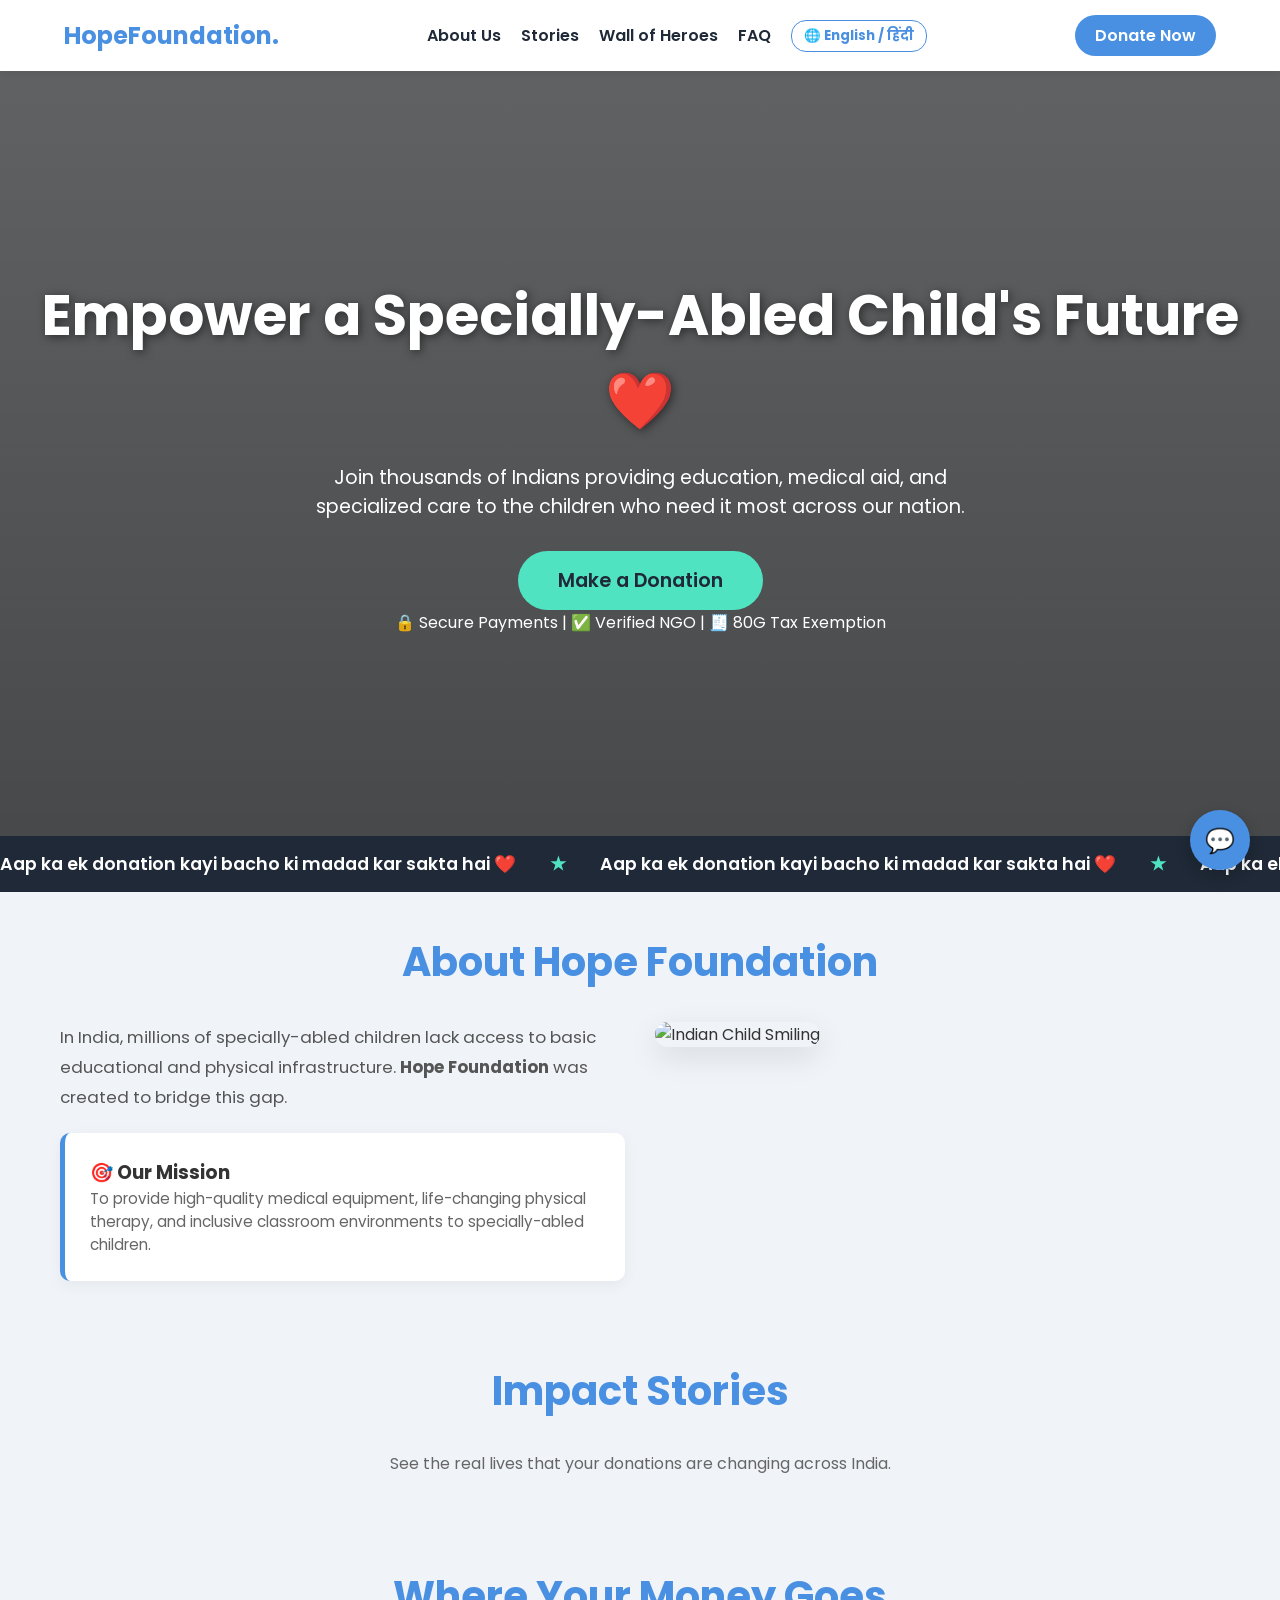
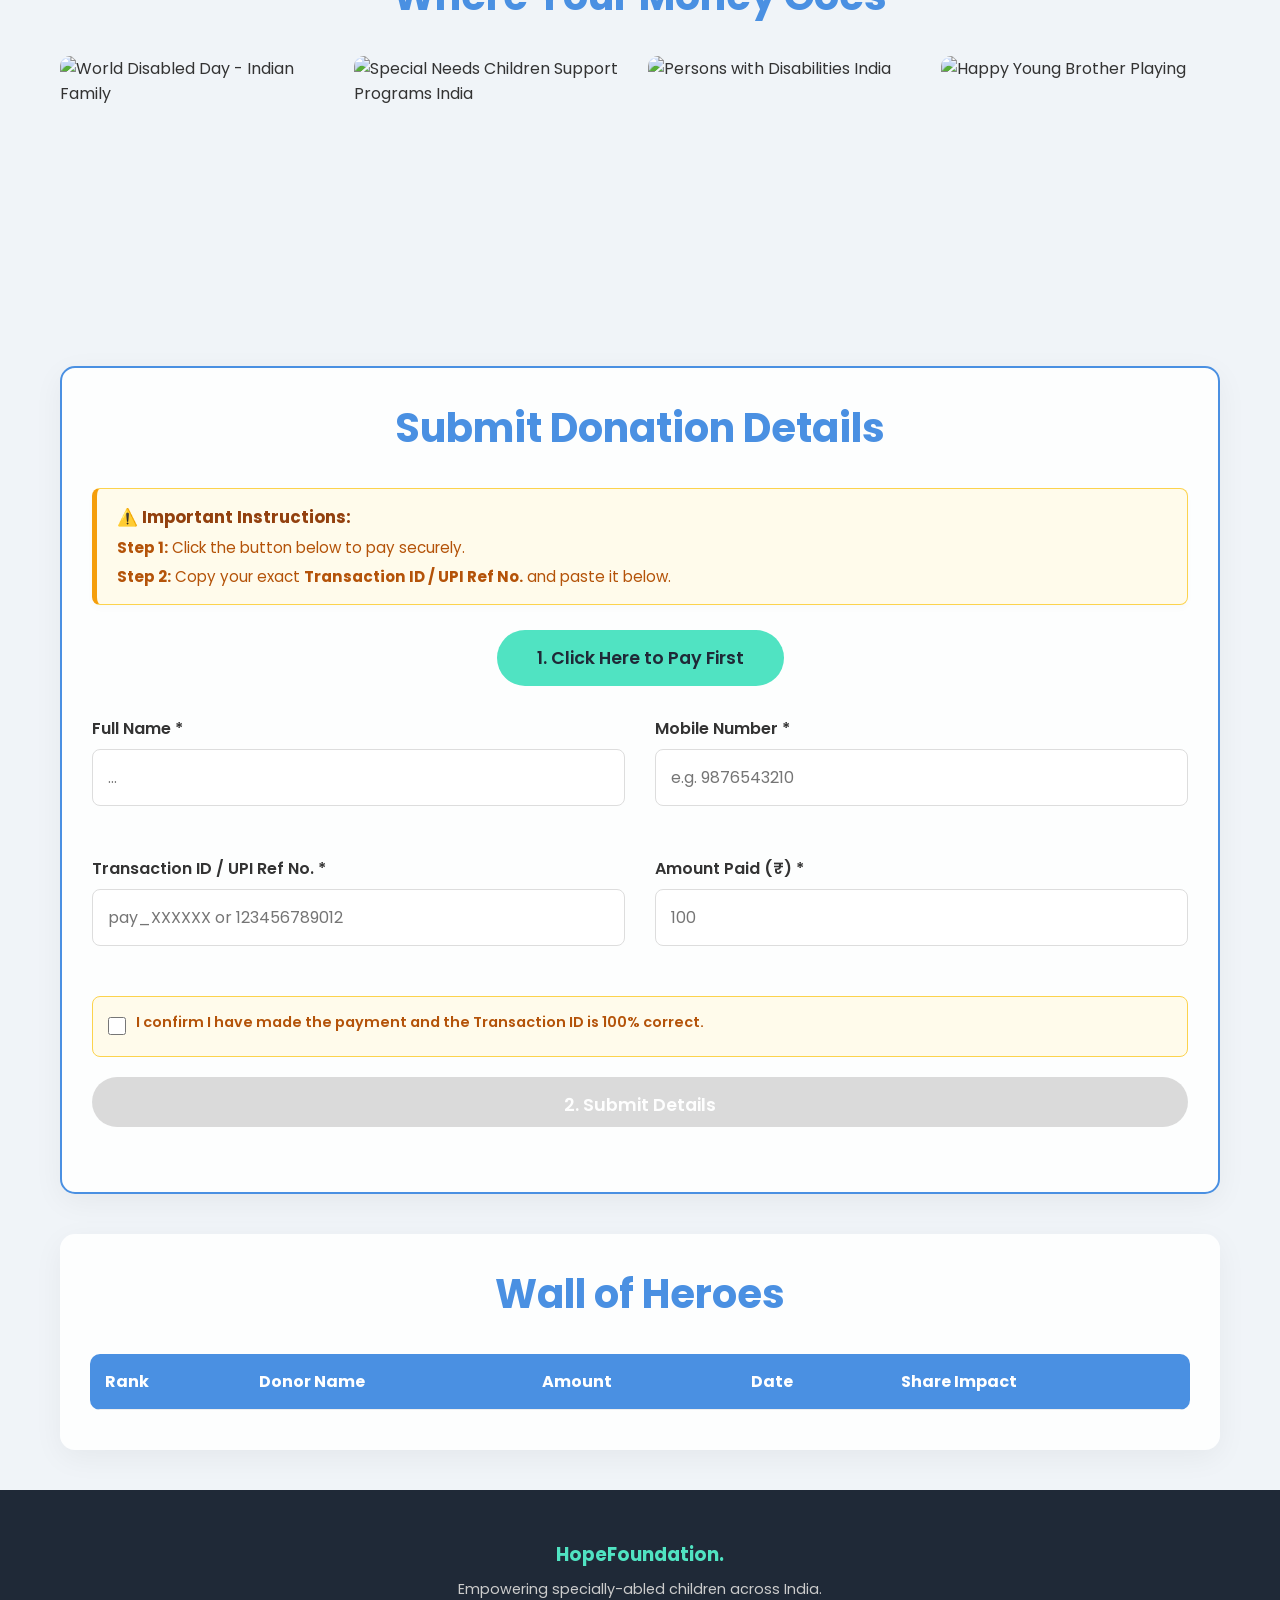
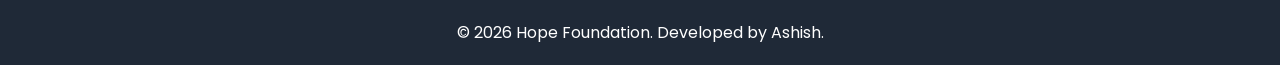
==== templates/index.html @ b94caa16 "Update index.html" ====
<!DOCTYPE html>
<html lang="en">
<head>
    <meta charset="UTF-8">
    <meta name="viewport" content="width=device-width, initial-scale=1.0, maximum-scale=1.0, user-scalable=no">
    <title>Hope Foundation - Empowering Specially-Abled Children in India</title>
    <link href="https://fonts.googleapis.com/css2?family=Poppins:wght@300;400;600;700&display=swap" rel="stylesheet">
    
    <style>
        :root { --primary: #4A90E2; --secondary: #50E3C2; --dark: #1f2937; --light: #f9fafb; --text: #333; }
        * { margin: 0; padding: 0; box-sizing: border-box; font-family: 'Poppins', sans-serif; scroll-behavior: smooth; }
        body { background: #f0f4f8; color: var(--text); overflow-x: hidden; width: 100%; }
        
        /* BILINGUAL CSS LOGIC */
        body.lang-hi .en { display: none !important; }
        body.lang-hi .hi { display: inline-block !important; }
        body:not(.lang-hi) .hi { display: none !important; }
        body:not(.lang-hi) .en { display: inline-block !important; }

        .container { max-width: 1200px; margin: 40px auto; padding: 0 20px; }
        h2.section-title { text-align: center; color: var(--dark); font-size: 2.5rem; margin-bottom: 30px; }
        h2.section-title span { color: var(--primary); }
        
        nav { background: white; padding: 15px 5%; display: flex; justify-content: space-between; align-items: center; position: sticky; top: 0; z-index: 1000; box-shadow: 0 2px 10px rgba(0,0,0,0.1); }
        .logo { font-size: 1.5rem; font-weight: 700; color: var(--primary); text-decoration: none; }
        .nav-links { list-style: none; display: flex; gap: 20px; align-items: center; transition: 0.3s; }
        .nav-links a { text-decoration: none; color: var(--dark); font-weight: 600; }
        .nav-links a:hover { color: var(--primary); }
        .menu-toggle { display: none; font-size: 1.5rem; cursor: pointer; }

        @media (max-width: 768px) {
            .menu-toggle { display: block; }
            .nav-links { display: none; flex-direction: column; position: absolute; top: 60px; left: 0; width: 100%; background: white; padding: 20px; box-shadow: 0 5px 10px rgba(0,0,0,0.1); }
            .nav-links.active { display: flex; }
        }

        .fade-up { opacity: 0; transform: translateY(40px); transition: opacity 0.8s ease-out, transform 0.8s ease-out; }
        .fade-up.visible { opacity: 1; transform: translateY(0); }

        .hero-banner { background: linear-gradient(rgba(0,0,0,0.6), rgba(0,0,0,0.7)), url('https://images.unsplash.com/photo-1532372320572-cda25653a26d?ixlib=rb-4.0.3&auto=format&fit=crop&w=1600&q=80') center/cover; height: 85vh; display: flex; flex-direction: column; justify-content: center; align-items: center; color: white; text-align: center; padding: 0 20px; }
        .hero-banner h1 { font-size: 3.5rem; margin-bottom: 20px; animation: slideInDown 1s ease-out; text-shadow: 2px 2px 10px rgba(0,0,0,0.5); }
        @keyframes slideInDown { from { transform: translateY(-50px); opacity: 0; } to { transform: translateY(0); opacity: 1; } }
        
        .btn { padding: 15px 30px; background: var(--primary); color: white; border: none; border-radius: 30px; font-weight: 600; cursor: pointer; transition: 0.3s; text-decoration: none; display: inline-block; text-align: center;}
        .btn:hover:not(:disabled) { background: #357ABD; transform: translateY(-2px); box-shadow: 0 5px 15px rgba(74, 144, 226, 0.4); }
        .btn:disabled { background: #ccc; cursor: not-allowed; opacity: 0.7; }
        
        .btn-outline { background: transparent; border: 2px solid var(--primary); color: var(--primary); }
        .btn-outline:hover { background: var(--primary); color: white; }

        .marquee-wrapper { background: var(--dark); overflow: hidden; padding: 15px 0; color: white; display: flex; white-space: nowrap; }
        .marquee-content { display: inline-block; animation: marquee 20s linear infinite; font-weight: 600; font-size: 1.1rem; }
        @keyframes marquee { 0% { transform: translateX(0); } 100% { transform: translateX(-50%); } }
        .marquee-content span { margin: 0 30px; color: var(--secondary); }

        .glass-card { background: rgba(255, 255, 255, 0.9); border-radius: 15px; padding: 30px; box-shadow: 0 8px 30px rgba(0,0,0,0.05); margin-bottom: 40px; }
        .grid-2 { display: grid; grid-template-columns: 1fr 1fr; gap: 30px; }
        
        .mission-vision-box { background: white; padding: 25px; border-radius: 10px; border-left: 5px solid var(--primary); box-shadow: 0 4px 15px rgba(0,0,0,0.05); margin-bottom: 20px; }
        .about-image { width: 100%; height: 100%; object-fit: cover; border-radius: 15px; box-shadow: 0 10px 30px rgba(0,0,0,0.1); }

        .form-group { margin-bottom: 20px; width: 100%; }
        .form-group label { display: block; margin-bottom: 8px; font-weight: 600; }
        .form-group input[type="text"], .form-group input[type="tel"], .form-group input[type="email"], .form-group input[type="number"], .form-group textarea { 
            width: 100%; padding: 15px; border: 1px solid #ddd; border-radius: 8px; outline: none; transition: 0.3s; font-size: 16px !important; background: #fff; -webkit-appearance: none; 
        }
        
        .checkbox-container { display: flex; align-items: flex-start; gap: 10px; margin-bottom: 20px; background: #fffbeb; padding: 15px; border-radius: 8px; border: 1px solid #fcd34d; }
        .checkbox-container input[type="checkbox"] { margin-top: 5px; width: 18px; height: 18px; cursor: pointer; }
        .checkbox-container label { font-size: 0.9rem; color: #b45309; font-weight: 600; cursor: pointer; }

        table { width: 100%; border-collapse: collapse; background: white; border-radius: 10px; overflow: hidden; }
        th, td { padding: 15px; text-align: left; border-bottom: 1px solid #eee; }
        th { background: var(--primary); color: white; white-space: nowrap; }
        
        /* Badges */
        .donor-badge { display: inline-block; padding: 3px 8px; border-radius: 12px; font-size: 0.75rem; font-weight: bold; margin-left: 8px; color: #000; box-shadow: 0 2px 4px rgba(0,0,0,0.1); }
        .badge-gold { background: linear-gradient(135deg, #ffd700, #ffb300); }
        .badge-silver { background: linear-gradient(135deg, #e0e0e0, #9e9e9e); }
        .badge-bronze { background: linear-gradient(135deg, #ffbca8, #cd7f32); }

        .gallery { display: grid; grid-template-columns: repeat(auto-fit, minmax(250px, 1fr)); gap: 15px; }
        .gallery img { width: 100%; height: 250px; object-fit: cover; border-radius: 10px; transition: transform 0.4s; cursor: pointer; }
        .gallery img:hover { transform: scale(1.03); box-shadow: 0 10px 20px rgba(0,0,0,0.2); }

        /* Success Stories Dynamic Grid */
        .story-grid { display: grid; grid-template-columns: repeat(auto-fit, minmax(300px, 1fr)); gap: 20px; }
        .story-card { background: white; border-radius: 15px; overflow: hidden; box-shadow: 0 8px 20px rgba(0,0,0,0.05); border: 1px solid #eee; transition: 0.3s; }
        .story-card:hover { transform: translateY(-5px); box-shadow: 0 12px 30px rgba(0,0,0,0.1); }
        .story-img { width: 100%; height: 200px; object-fit: cover; }
        .story-body { padding: 20px; }
        .story-title { font-size: 1.2rem; color: var(--primary); margin-bottom: 10px; font-weight: bold; }
        .story-text { color: #555; font-size: 0.95rem; line-height: 1.6; }

        .faq-item { border-bottom: 1px solid #ddd; padding: 15px 0; }
        .faq-question { font-weight: 600; cursor: pointer; display: flex; justify-content: space-between; color: var(--dark); }
        .faq-answer { display: none; padding-top: 10px; color: #555; font-size: 0.95rem; line-height: 1.6; }

        .toast { position: fixed; bottom: -100px; left: 20px; background: white; color: var(--dark); padding: 15px 25px; border-radius: 50px; box-shadow: 0 10px 30px rgba(0,0,0,0.15); border-left: 5px solid var(--secondary); display: flex; align-items: center; gap: 10px; transition: bottom 0.5s cubic-bezier(0.68, -0.55, 0.265, 1.55); z-index: 9999; font-weight: 600; font-size: 0.9rem; max-width: 90vw; }
        .toast.show { bottom: 30px; }
        
        footer { background: var(--dark); color: white; padding: 50px 20px 20px; text-align: center; }

        /* LIVE CHAT WIDGET */
        .chat-widget { position: fixed; bottom: 30px; right: 30px; z-index: 9999; }
        .chat-bubble { width: 60px; height: 60px; background: var(--primary); border-radius: 50%; display: flex; justify-content: center; align-items: center; color: white; font-size: 1.5rem; cursor: pointer; box-shadow: 0 5px 15px rgba(0,0,0,0.2); transition: 0.3s; }
        .chat-window { display: none; width: 350px; height: 500px; background: white; border-radius: 15px; box-shadow: 0 10px 30px rgba(0,0,0,0.2); flex-direction: column; overflow: hidden; position: absolute; bottom: 80px; right: 0; }
        .chat-header { background: var(--primary); color: white; padding: 15px; font-weight: bold; display: flex; justify-content: space-between; align-items: center; }
        .chat-close { cursor: pointer; font-size: 1.2rem; padding: 5px; }
        .chat-body { flex: 1; padding: 15px; overflow-y: auto; background: #f9fafb; display: flex; flex-direction: column; gap: 10px; }
        .chat-footer { padding: 15px; border-top: 1px solid #eee; display: flex; gap: 10px; background: white; }
        .chat-input { flex: 1; padding: 10px; border: 1px solid #ddd; border-radius: 20px; outline: none; font-size: 16px !important; }
        .chat-send { background: var(--primary); color: white; border: none; padding: 10px 15px; border-radius: 20px; cursor: pointer; }
        .msg { max-width: 85%; padding: 10px 15px; border-radius: 15px; font-size: 0.9rem; line-height: 1.4; position: relative; margin-top: 15px; animation: fadeIn 0.3s ease-in; }
        @keyframes fadeIn { from { opacity: 0; transform: translateY(5px); } to { opacity: 1; transform: translateY(0); } }
        .msg-label { font-size: 0.7rem; font-weight: bold; position: absolute; top: -18px; color: #777; white-space: nowrap; }
        .msg.admin { background: #d1fae5; color: #065f46; align-self: flex-start; border-bottom-left-radius: 2px; }
        .msg.admin .msg-label { left: 5px; }
        .msg.bot { background: #e0e7ff; color: #3730a3; align-self: flex-start; border-bottom-left-radius: 2px; }
        .msg.bot .msg-label { left: 5px; }
        .msg.user { background: var(--primary); color: white; align-self: flex-end; border-bottom-right-radius: 2px; }
        .msg.user .msg-label { right: 5px; color: var(--primary); }
        #chatStartForm { padding: 20px; display: flex; flex-direction: column; gap: 15px; justify-content: center; height: 100%; }
        #chatUi { display: none; flex-direction: column; height: 100%; }

        /* ================= MOBILE RESPONSIVE FIXES ================= */
        @media (max-width: 768px) {
            .menu-toggle { display: block; }
            .nav-links { display: none; flex-direction: column; position: absolute; top: 60px; left: 0; width: 100%; background: white; padding: 20px; box-shadow: 0 5px 10px rgba(0,0,0,0.1); }
            .nav-links.active { display: flex; }
            .hero-banner h1 { font-size: 2.2rem; }
            .container { padding: 0 15px; }
            .glass-card { padding: 20px; }
            h2.section-title { font-size: 2rem; }
            .grid-2 { display: flex; flex-direction: column; gap: 20px; }
            .form-group[style*="grid-column: span 2"] { grid-column: auto !important; }
            .chat-widget { bottom: 15px; right: 15px; }
            .chat-window { width: calc(100vw - 30px); right: 0; bottom: 70px; height: 60vh; }
            .toast { left: 15px; right: 15px; bottom: -100px; justify-content: center; text-align: center; }
        }
    </style>
</head>
<body>

    <canvas id="certCanvas" style="display:none;"></canvas>

    <nav>
        <a href="#" class="logo">HopeFoundation.</a>
        <div class="menu-toggle" onclick="toggleMenu()">☰</div>
        <ul class="nav-links" id="navLinks">
            <li><a href="#about" onclick="toggleMenu()"><span class="en">About Us</span><span class="hi">हमारे बारे में</span></a></li>
            <li><a href="#stories" onclick="toggleMenu()"><span class="en">Stories</span><span class="hi">कहानियां</span></a></li>
            <li><a href="#leaderboard" onclick="toggleMenu()"><span class="en">Wall of Heroes</span><span class="hi">दानवीरों की सूची</span></a></li>
            <li><a href="#faq" onclick="toggleMenu()"><span class="en">FAQ</span><span class="hi">सामान्य प्रश्न</span></a></li>
            <li><button onclick="toggleLanguage()" class="btn-outline" style="padding: 5px 12px; border-radius: 15px; cursor: pointer; border: 1px solid var(--primary); background: transparent; font-weight: bold; color: var(--primary);">🌐 English / हिंदी</button></li>
        </ul>
        <a href="#donate" class="btn" style="padding: 8px 20px;"><span class="en">Donate Now</span><span class="hi">अभी दान करें</span></a>
    </nav>

    <header class="hero-banner">
        <h1>
            <span class="en">Empower a Specially-Abled Child's Future ❤️</span>
            <span class="hi">एक विशेष-योग्य बच्चे के भविष्य को सशक्त बनाएं ❤️</span>
        </h1>
        <p style="font-size: 1.2rem; max-width: 700px; margin: 0 auto;">
            <span class="en">Join thousands of Indians providing education, medical aid, and specialized care to the children who need it most across our nation.</span>
            <span class="hi">भारत भर में उन बच्चों को शिक्षा और चिकित्सा सहायता प्रदान करने वाले हजारों भारतीयों से जुड़ें जिन्हें इसकी सबसे ज्यादा जरूरत है।</span>
        </p>
        <div style="display: flex; gap: 15px; justify-content: center; flex-wrap: wrap; margin-top: 30px;">
            <a href="#donate" class="btn" style="font-size: 1.2rem; padding: 15px 40px; background: var(--secondary); color: var(--dark);">
                <span class="en">Make a Donation</span><span class="hi">दान करें</span>
            </a>
        </div>
        <div class="trust-badges">
            <span>🔒 <span class="en">Secure Payments</span><span class="hi">सुरक्षित भुगतान</span></span> | 
            <span>✅ <span class="en">Verified NGO</span><span class="hi">सत्यापित एनजीओ</span></span> | 
            <span>🧾 <span class="en">80G Tax Exemption</span><span class="hi">80G कर छूट</span></span>
        </div>
    </header>

    <div class="marquee-wrapper fade-up">
        <div class="marquee-content">
            Aap ka ek donation kayi bacho ki madad kar sakta hai ❤️ <span>★</span> 
            Aap ka ek donation kayi bacho ki madad kar sakta hai ❤️ <span>★</span> 
            Aap ka ek donation kayi bacho ki madad kar sakta hai ❤️ <span>★</span> 
            Aap ka ek donation kayi bacho ki madad kar sakta hai ❤️ <span>★</span>
        </div>
    </div>

    <div class="container">
        
        <section id="about" class="fade-up" style="margin-bottom: 60px;">
            <h2 class="section-title"><span class="en">About</span><span class="hi">हमारे बारे में</span> <span>Hope Foundation</span></h2>
            <div class="grid-2" style="align-items: stretch;">
                <div style="display: flex; flex-direction: column; justify-content: center;">
                    <p style="line-height: 1.8; color: #555; margin-bottom: 20px; font-size: 1.05rem;">
                        <span class="en">In India, millions of specially-abled children lack access to basic educational and physical infrastructure. <strong>Hope Foundation</strong> was created to bridge this gap.</span>
                        <span class="hi">भारत में, लाखों विशेष रूप से सक्षम बच्चों के पास बुनियादी शैक्षिक ढांचे का अभाव है। <strong>होप फाउंडेशन</strong> को इस अंतर को पाटने के लिए बनाया गया था।</span>
                    </p>
                    <div class="mission-vision-box">
                        <h3>🎯 <span class="en">Our Mission</span><span class="hi">हमारा मिशन</span></h3>
                        <p style="color: #666; font-size: 0.95rem;">
                            <span class="en">To provide high-quality medical equipment, life-changing physical therapy, and inclusive classroom environments to specially-abled children.</span>
                            <span class="hi">विशेष रूप से सक्षम बच्चों को उच्च गुणवत्ता वाले चिकित्सा उपकरण, और समावेशी कक्षा का वातावरण प्रदान करना।</span>
                        </p>
                    </div>
                </div>
                <div>
                    <img src="https://images.pexels.com/photos/8948281/pexels-photo-8948281.jpeg?auto=compress&cs=tinysrgb&w=800" alt="Indian Child Smiling" class="about-image">
                </div>
            </div>
        </section>

        <section id="stories" class="fade-up" style="margin-bottom: 60px;">
            <h2 class="section-title"><span class="en">Impact</span><span class="hi">प्रभाव</span> <span><span class="en">Stories</span><span class="hi">की कहानियाँ</span></span></h2>
            <p style="text-align: center; color: #666; margin-bottom: 30px; max-width: 700px; margin-inline: auto;">
                <span class="en">See the real lives that your donations are changing across India.</span>
                <span class="hi">उन वास्तविक जीवन को देखें जिन्हें आपका दान बदल रहा है।</span>
            </p>
            <div id="storiesContainer" class="story-grid">
                </div>
        </section>

        <section id="gallery" class="fade-up" style="margin-bottom: 60px;">
            <h2 class="section-title"><span class="en">Where Your</span><span class="hi">आपका</span> <span><span class="en">Money Goes</span><span class="hi">पैसा कहाँ जाता है</span></span></h2>
            <div class="gallery">
                <img src="https://www.sharing4good.org/sites/default/files/styles/article_image/public/field/image/DSC_3664.JPG" alt="World Disabled Day - Indian Family">
                <img src="https://www.skynettechnologies.com/sites/default/files/special-needs-children-support-programs-india.jpg" alt="Special Needs Children Support Programs India">
                <img src="https://images.livemint.com/img/2021/12/07/original/India-International-Day-of-Persons-with-Disabilities-9_1638887870401.jpg" alt="Persons with Disabilities India">
                <img src="https://www.shutterstock.com/image-photo/happy-young-brother-playing-his-260nw-2173952411.jpg" alt="Happy Young Brother Playing">
            </div>
        </section>

        <section id="donate" class="glass-card fade-up" style="border: 2px solid var(--primary);">
            <h2 class="section-title"><span class="en">Submit</span><span class="hi">जमा करें</span> <span><span class="en">Donation Details</span><span class="hi">दान विवरण</span></span></h2>
            
            <div style="background: #fffbeb; border: 1px solid #fcd34d; border-left: 5px solid #f59e0b; padding: 15px 20px; border-radius: 8px; margin-bottom: 25px; text-align: left; color: #b45309; font-size: 0.95rem; line-height: 1.6; box-shadow: 0 4px 6px rgba(0,0,0,0.02);">
                <strong style="color: #92400e; font-size: 1.05rem;">⚠️ <span class="en">Important Instructions:</span><span class="hi">महत्वपूर्ण निर्देश:</span></strong><br>
                <span style="display: inline-block; margin-top: 5px;"><strong>Step 1:</strong> <span class="en">Click the button below to pay securely.</span><span class="hi">सुरक्षित रूप से भुगतान करने के लिए नीचे दिए गए बटन पर क्लिक करें।</span></span><br>
                <span style="display: inline-block; margin-top: 5px;"><strong>Step 2:</strong> <span class="en">Copy your exact <strong>Transaction ID / UPI Ref No.</strong> and paste it below.</span><span class="hi">भुगतान करने के बाद, अपना <strong>ट्रांजेक्शन आईडी</strong> कॉपी करें और इसे नीचे पेस्ट करें।</span></span>
            </div>
            
            <div style="text-align: center; margin-bottom: 30px;">
                <a href="https://razorpay.me/@byashish" target="_blank" class="btn" style="font-size: 1.1rem; padding: 15px 40px; background: var(--secondary); color: var(--dark);">
                    1. <span class="en">Click Here to Pay First</span><span class="hi">पहले भुगतान करने के लिए यहां क्लिक करें</span>
                </a>
            </div>

            <form id="paymentForm" class="grid-2">
                <div class="form-group">
                    <label><span class="en">Full Name</span><span class="hi">पूरा नाम</span> *</label>
                    <input type="text" id="d_name" required placeholder="...">
                </div>
                <div class="form-group">
                    <label><span class="en">Mobile Number</span><span class="hi">मोबाइल नंबर</span> *</label>
                    <input type="tel" id="d_mobile" required placeholder="e.g. 9876543210">
                </div>
                
                <div class="form-group">
                    <label><span class="en">Transaction ID / UPI Ref No.</span><span class="hi">ट्रांजेक्शन आईडी</span> *</label>
                    <input type="text" id="d_txn_id" required placeholder="pay_XXXXXX or 123456789012">
                </div>

                <div class="form-group">
                    <label><span class="en">Amount Paid (₹)</span><span class="hi">दान राशि (₹)</span> *</label>
                    <input type="number" id="d_amount" required placeholder="100" min="5">
                </div>
                
                <div class="form-group" style="display: flex; flex-direction: column; justify-content: flex-end; grid-column: span 2;">
                    <div class="checkbox-container">
                        <input type="checkbox" id="verifyCheck" onchange="toggleSubmitButton()">
                        <label for="verifyCheck">
                            <span class="en">I confirm I have made the payment and the Transaction ID is 100% correct.</span>
                            <span class="hi">मैं पुष्टि करता हूं कि मैंने भुगतान कर दिया है और ट्रांजेक्शन आईडी 100% सही है।</span>
                        </label>
                    </div>
                    
                    <button type="submit" class="btn" id="payBtn" disabled style="width: 100%; height: 50px; font-size: 1.1rem;">
                        2. <span class="en">Submit Details</span><span class="hi">विवरण जमा करें</span>
                    </button>
                </div>
            </form>
            <p id="payStatus" style="text-align: center; margin-top: 15px; font-weight: bold;"></p>
        </section>

        <section id="leaderboard" class="glass-card fade-up">
            <h2 class="section-title"><span class="en">Wall of</span><span class="hi">दानवीरों की</span> <span><span class="en">Heroes</span><span class="hi">सूची</span></span></h2>
            <div style="overflow-x: auto; padding-bottom: 10px;">
                <table>
                    <thead>
                        <tr>
                            <th>Rank</th>
                            <th>Donor Name</th>
                            <th>Amount</th>
                            <th>Date</th>
                            <th>Share Impact</th>
                        </tr>
                    </thead>
                    <tbody id="leaderboardBody"></tbody>
                </table>
            </div>
        </section>

    </div>

    <div class="chat-widget">
        <div class="chat-window" id="chatWindow">
            <div class="chat-header"><span>💬 Support Chat</span><span class="chat-close" onclick="toggleChat()">✖</span></div>
            <form id="chatStartForm">
                <p style="text-align: center; color: #555;">Enter details to start chatting.</p>
                <div class="form-group" style="padding: 0 15px;"><input type="text" id="c_name" required placeholder="Your Name"></div>
                <div class="form-group" style="padding: 0 15px;"><input type="email" id="c_email" required placeholder="Your Email"></div>
                <div style="padding: 0 15px;"><button type="submit" class="btn" style="width: 100%;">Start Chat</button></div>
            </form>
            <div id="chatUi">
                <div class="chat-body" id="chatBody"></div>
                <div class="chat-footer">
                    <input type="text" id="chatMsgInput" class="chat-input" placeholder="Type a message..." onkeypress="handleChatEnter(event)">
                    <button class="chat-send" onclick="sendChatMessage()">➤</button>
                </div>
            </div>
        </div>
        <div class="chat-bubble" onclick="toggleChat()">💬</div>
    </div>

    <footer>
        <h3 style="margin-bottom: 10px; color: var(--secondary);">HopeFoundation.</h3>
        <p style="color: #ccc; font-size: 0.9rem; margin-bottom: 20px;">Empowering specially-abled children across India.</p>
        <p>&copy; 2026 Hope Foundation. Developed by Ashish.</p>
    </footer>

    <script>
        // Animations
        const observer = new IntersectionObserver((entries) => { entries.forEach(entry => { if(entry.isIntersecting) entry.target.classList.add('visible'); }); }, { threshold: 0.1 });
        document.querySelectorAll('.fade-up').forEach(el => observer.observe(el));

        // Mobile Menu
        function toggleMenu() { document.getElementById('navLinks').classList.toggle('active'); }
        
        // Language Toggle Logic
        function toggleLanguage() {
            document.body.classList.toggle('lang-hi');
        }

        // Form Submit Enable
        function toggleSubmitButton() {
            document.getElementById('payBtn').disabled = !document.getElementById('verifyCheck').checked;
        }

        document.addEventListener("DOMContentLoaded", () => {
            fetchLeaderboard();
            fetchStories();

            document.getElementById('paymentForm').addEventListener('submit', async (e) => {
                e.preventDefault();
                const btn = document.getElementById('payBtn');
                const status = document.getElementById('payStatus');
                btn.innerText = "Submitting..."; btn.disabled = true;

                const txn_data_string = "TXN ID: " + document.getElementById('d_txn_id').value;

                const data = {
                    name: document.getElementById('d_name').value,
                    mobile: document.getElementById('d_mobile').value,
                    email: txn_data_string, 
                    amount: document.getElementById('d_amount').value
                };

                try {
                    const res = await fetch('/api/submit_donation', { method: 'POST', headers: {'Content-Type': 'application/json'}, body: JSON.stringify(data) });
                    const result = await res.json();
                    if(result.status === 'success'){
                        status.style.color = "green"; 
                        status.innerText = "Thank you! Pending verification.";
                        document.getElementById('paymentForm').reset();
                        document.getElementById('verifyCheck').checked = false; 
                    } else { status.style.color = "red"; status.innerText = "Error."; btn.disabled = false; }
                } catch (err) { status.style.color = "red"; status.innerText = "Error."; btn.disabled = false; } 
                finally { btn.innerText = "2. Submit Details"; }
            });
        });

        // 1. DYNAMIC SUCCESS STORIES FETCH
        async function fetchStories() {
            try {
                const res = await fetch('/api/stories');
                const stories = await res.json();
                const container = document.getElementById('storiesContainer');
                if(stories.length === 0) {
                    container.innerHTML = '<p style="text-align:center; width:100%; color:#888;">No stories added yet. Check back soon!</p>';
                    return;
                }
                container.innerHTML = '';
                stories.forEach(s => {
                    container.innerHTML += `
                    <div class="story-card">
                        <img src="${s.image_url}" alt="Story Image" class="story-img">
                        <div class="story-body">
                            <div class="story-title">${s.title}</div>
                            <div class="story-text">${s.content}</div>
                        </div>
                    </div>`;
                });
            } catch(e) { console.error("Error loading stories"); }
        }

        // 2. LEADERBOARD WITH DONOR BADGES
        async function fetchLeaderboard() {
            const res = await fetch('/api/leaderboard'); const data = await res.json();
            const tbody = document.getElementById('leaderboardBody'); tbody.innerHTML = '';
            
            data.forEach((d, i) => { 
                // BADGE LOGIC
                let badgeClass = 'badge-bronze'; let badgeIcon = '🥉 Hero';
                if(d.amount >= 5000) { badgeClass = 'badge-gold'; badgeIcon = '🥇 VIP Gold'; }
                else if (d.amount >= 1000) { badgeClass = 'badge-silver'; badgeIcon = '🥈 Silver'; }

                tbody.innerHTML += `
                <tr>
                    <td><strong>#${i + 1}</strong></td>
                    <td>
                        <strong>${d.name}</strong> 
                        <span class="donor-badge ${badgeClass}">${badgeIcon}</span>
                    </td>
                    <td style="color:var(--primary);font-weight:bold;">₹${d.amount.toLocaleString('en-IN')}</td>
                    <td>${new Date(d.date).toLocaleDateString()}</td>
                    <td>
                        <button onclick="generateCertificate('${d.name}', ${d.amount})" class="btn" style="padding: 5px 10px; font-size: 0.8rem; background: var(--secondary); color: var(--dark);">
                            📸 Share
                        </button>
                    </td>
                </tr>`; 
            });
        }

        // 3. SHARE YOUR IMPACT GENERATOR (Canvas API)
        function generateCertificate(name, amount) {
            const canvas = document.getElementById('certCanvas');
            canvas.width = 1080; canvas.height = 1080; // Square format for Instagram/WhatsApp
            const ctx = canvas.getContext('2d');

            // Draw Background Gradient
            let grad = ctx.createLinearGradient(0, 0, 1080, 1080);
            grad.addColorStop(0, '#1f2937'); // Dark Blue/Grey
            grad.addColorStop(1, '#4A90E2'); // Primary Blue
            ctx.fillStyle = grad;
            ctx.fillRect(0, 0, 1080, 1080);

            // Draw Inner Border
            ctx.strokeStyle = '#50E3C2';
            ctx.lineWidth = 15;
            ctx.strokeRect(40, 40, 1000, 1000);

            // Draw Text Elements
            ctx.fillStyle = '#ffffff';
            ctx.textAlign = 'center';
            
            ctx.font = 'bold 60px Arial';
            ctx.fillText('Hope Foundation', 540, 180);
            
            ctx.fillStyle = '#50E3C2';
            ctx.font = 'italic 50px Arial';
            ctx.fillText('Certificate of Appreciation', 540, 270);
            
            ctx.fillStyle = '#ffffff';
            ctx.font = '40px Arial';
            ctx.fillText('This is proudly presented to', 540, 450);

            // Name
            ctx.font = 'bold 90px Arial';
            ctx.fillStyle = '#ffd700'; // Gold name
            ctx.fillText(name.toUpperCase(), 540, 570);

            // Amount & Cause
            ctx.fillStyle = '#ffffff';
            ctx.font = '40px Arial';
            ctx.fillText(`For their generous contribution of ₹${amount}`, 540, 700);
            ctx.fillText('to empower specially-abled children in India.', 540, 760);

            // Footer
            ctx.font = 'bold 30px Arial';
            ctx.fillStyle = '#aaaaaa';
            ctx.fillText('Join the movement at www.hopefoundation.com', 540, 950);

            // Trigger Download
            const link = document.createElement('a');
            link.download = `HopeFoundation_Impact_${name}.png`;
            link.href = canvas.toDataURL('image/png');
            link.click();
            alert("Your certificate is downloading! Share it on your WhatsApp Status!");
        }

        // Live Chat Logic
        let chatSessionId = localStorage.getItem('chatSessionId');
        let chatPollInterval; let loadedMessageCount = 0; 
        function toggleChat() {
            const win = document.getElementById('chatWindow');
            win.style.display = win.style.display === 'flex' ? 'none' : 'flex';
            if(win.style.display === 'flex' && chatSessionId) {
                document.getElementById('chatStartForm').style.display = 'none';
                document.getElementById('chatUi').style.display = 'flex';
                syncChat(); if(!chatPollInterval) chatPollInterval = setInterval(syncChat, 3000);
            } else { clearInterval(chatPollInterval); chatPollInterval = null; }
        }
        document.getElementById('chatStartForm').addEventListener('submit', async (e) => {
            e.preventDefault();
            const data = { name: document.getElementById('c_name').value, email: document.getElementById('c_email').value };
            const res = await fetch('/api/chat/start', { method: 'POST', headers: {'Content-Type':'application/json'}, body: JSON.stringify(data) });
            const result = await res.json();
            chatSessionId = result.session_id; localStorage.setItem('chatSessionId', chatSessionId);
            document.getElementById('chatStartForm').style.display = 'none';
            document.getElementById('chatUi').style.display = 'flex';
            syncChat(); chatPollInterval = setInterval(syncChat, 3000);
        });
        async function syncChat() {
            if(!chatSessionId) return;
            const res = await fetch(`/api/chat/sync/${chatSessionId}`); const messages = await res.json();
            if(messages.length > loadedMessageCount) {
                const body = document.getElementById('chatBody'); const newMessages = messages.slice(loadedMessageCount);
                newMessages.forEach(m => {
                    let cssClass = '', label = '';
                    if (m.sender === 'user') { cssClass = 'user'; label = '👤 You'; } 
                    else if (m.sender === 'bot') { cssClass = 'bot'; label = '🤖 Assistant'; } 
                    else { cssClass = 'admin'; label = '👨‍💻 Support'; }
                    body.innerHTML += `<div class="msg ${cssClass}"><span class="msg-label">${label}</span>${m.message}</div>`;
                });
                body.scrollTop = body.scrollHeight; loadedMessageCount = messages.length;
            }
        }
        async function sendChatMessage() {
            const input = document.getElementById('chatMsgInput'); const text = input.value.trim();
            if(!text || !chatSessionId) return; input.value = '';
            document.getElementById('chatBody').innerHTML += `<div class="msg user"><span class="msg-label">👤 You</span>${text}</div>`;
            document.getElementById('chatBody').scrollTop = document.getElementById('chatBody').scrollHeight;
            loadedMessageCount++; 
            await fetch('/api/chat/send', { method: 'POST', headers: {'Content-Type':'application/json'}, body: JSON.stringify({ session_id: chatSessionId, message: text }) });
            syncChat();
        }
        function handleChatEnter(e) { if(e.key === 'Enter') sendChatMessage(); }
    </script>
</body>
</html>
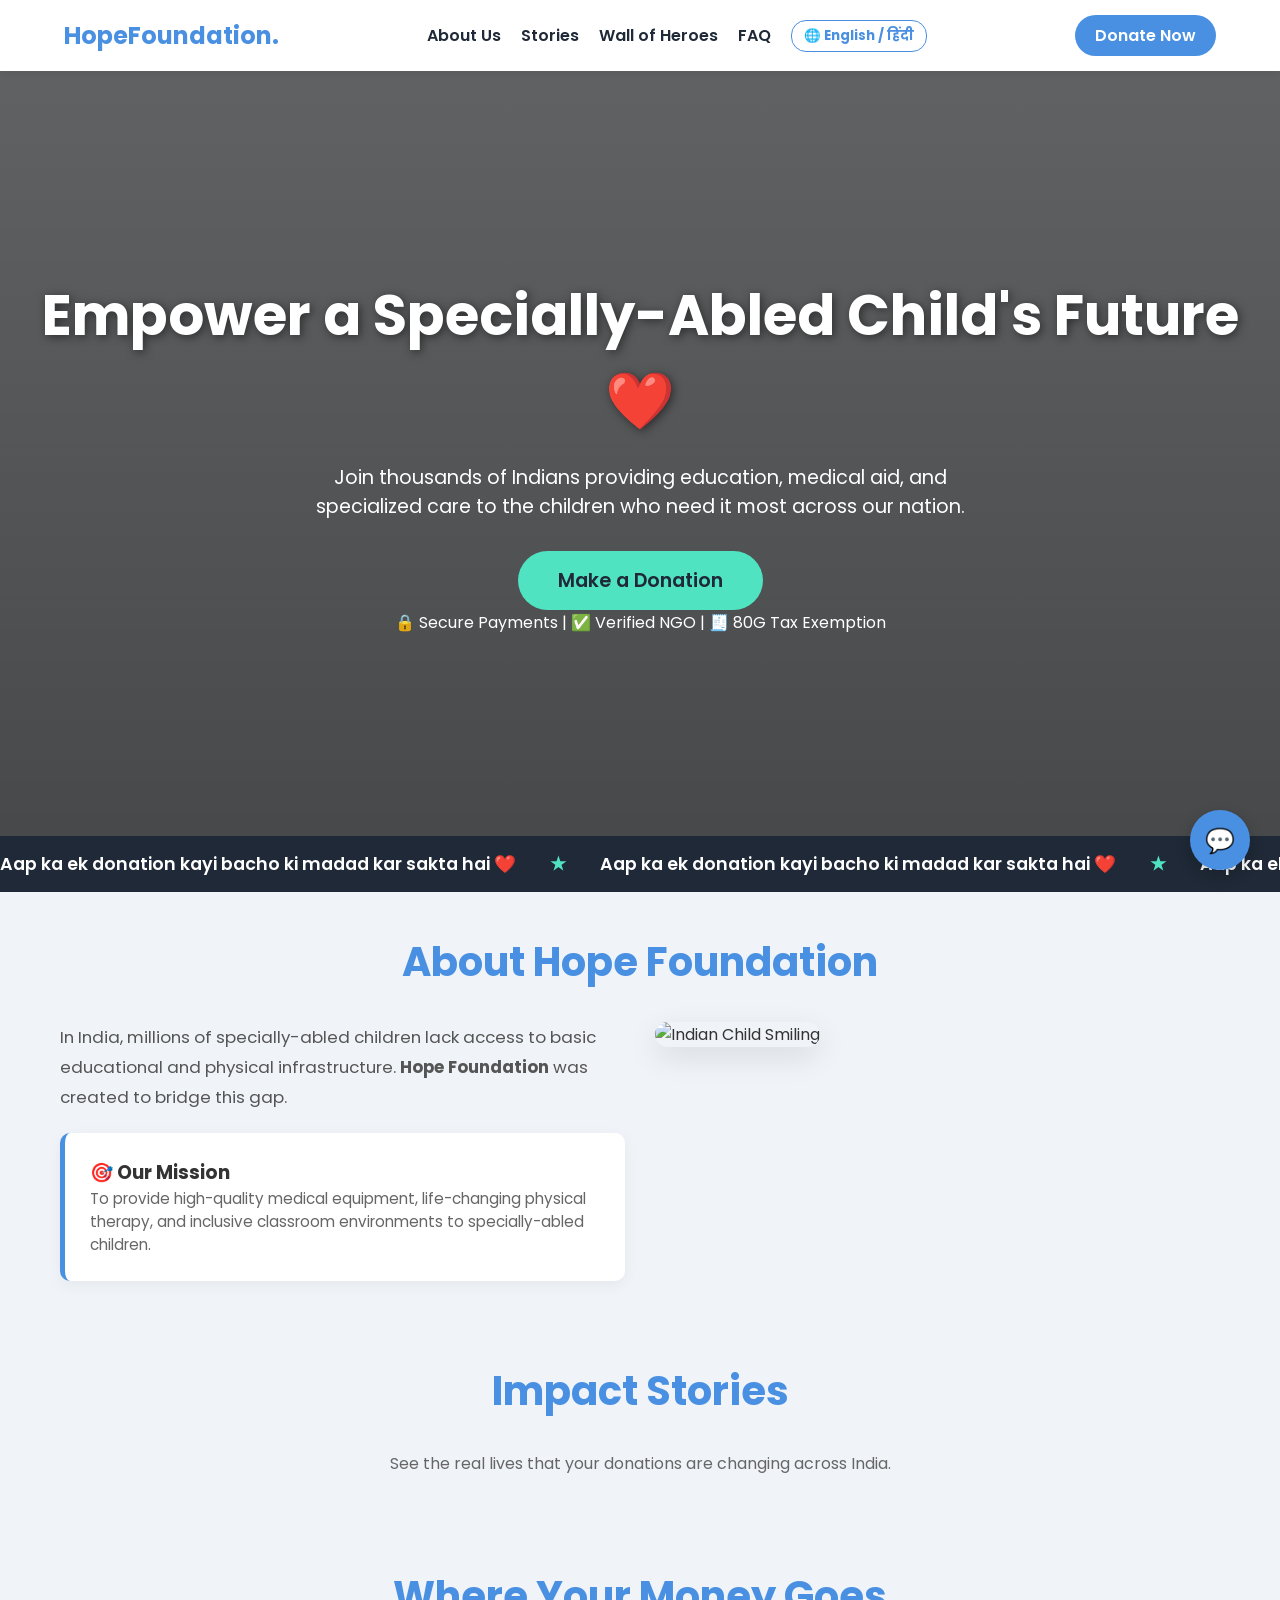
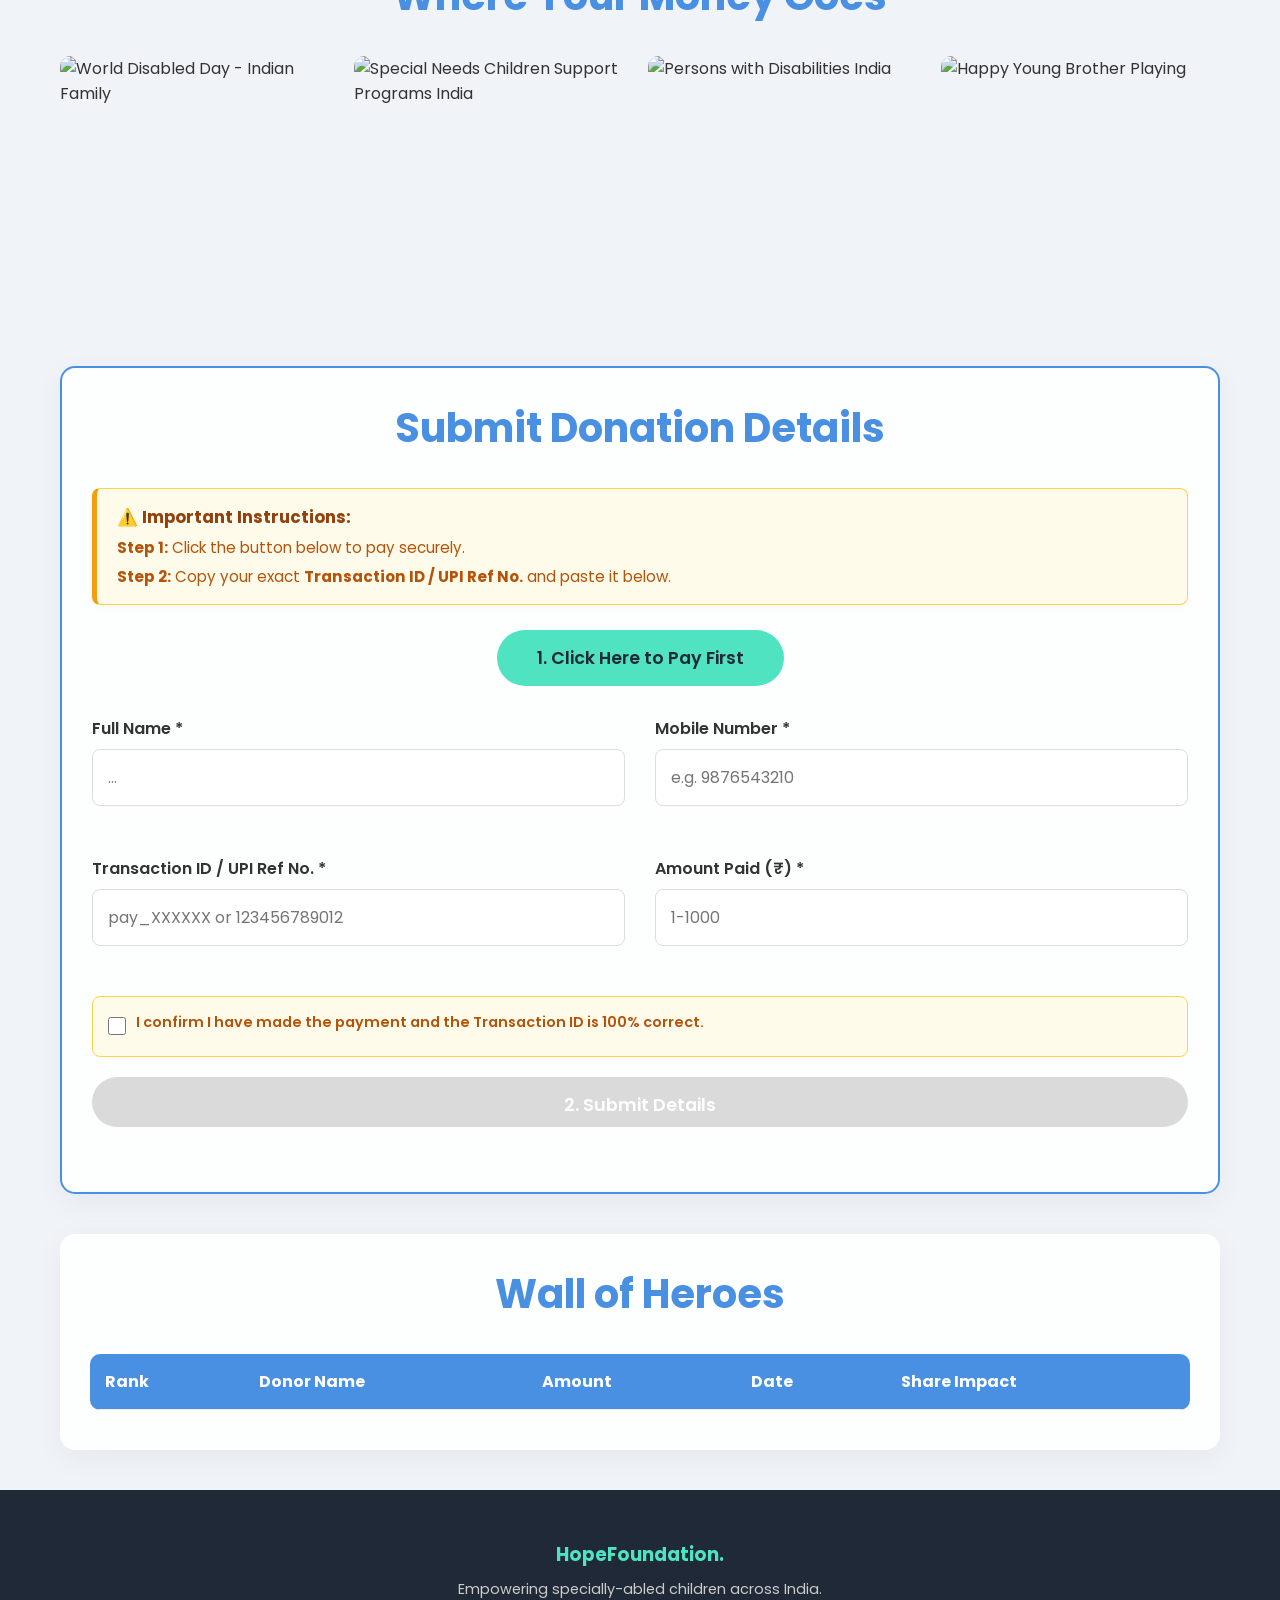
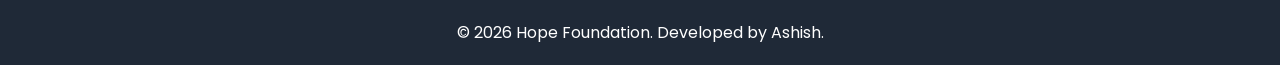
==== commit b154ab0f: "Update index.html" ====
--- a/templates/index.html
+++ b/templates/index.html
@@ -263,7 +263,7 @@
 
                 <div class="form-group">
                     <label><span class="en">Amount Paid (₹)</span><span class="hi">दान राशि (₹)</span> *</label>
-                    <input type="number" id="d_amount" required placeholder="100" min="5">
+                    <input type="number" id="d_amount" required placeholder="1-1000" min="5">
                 </div>
                 
                 <div class="form-group" style="display: flex; flex-direction: column; justify-content: flex-end; grid-column: span 2;">
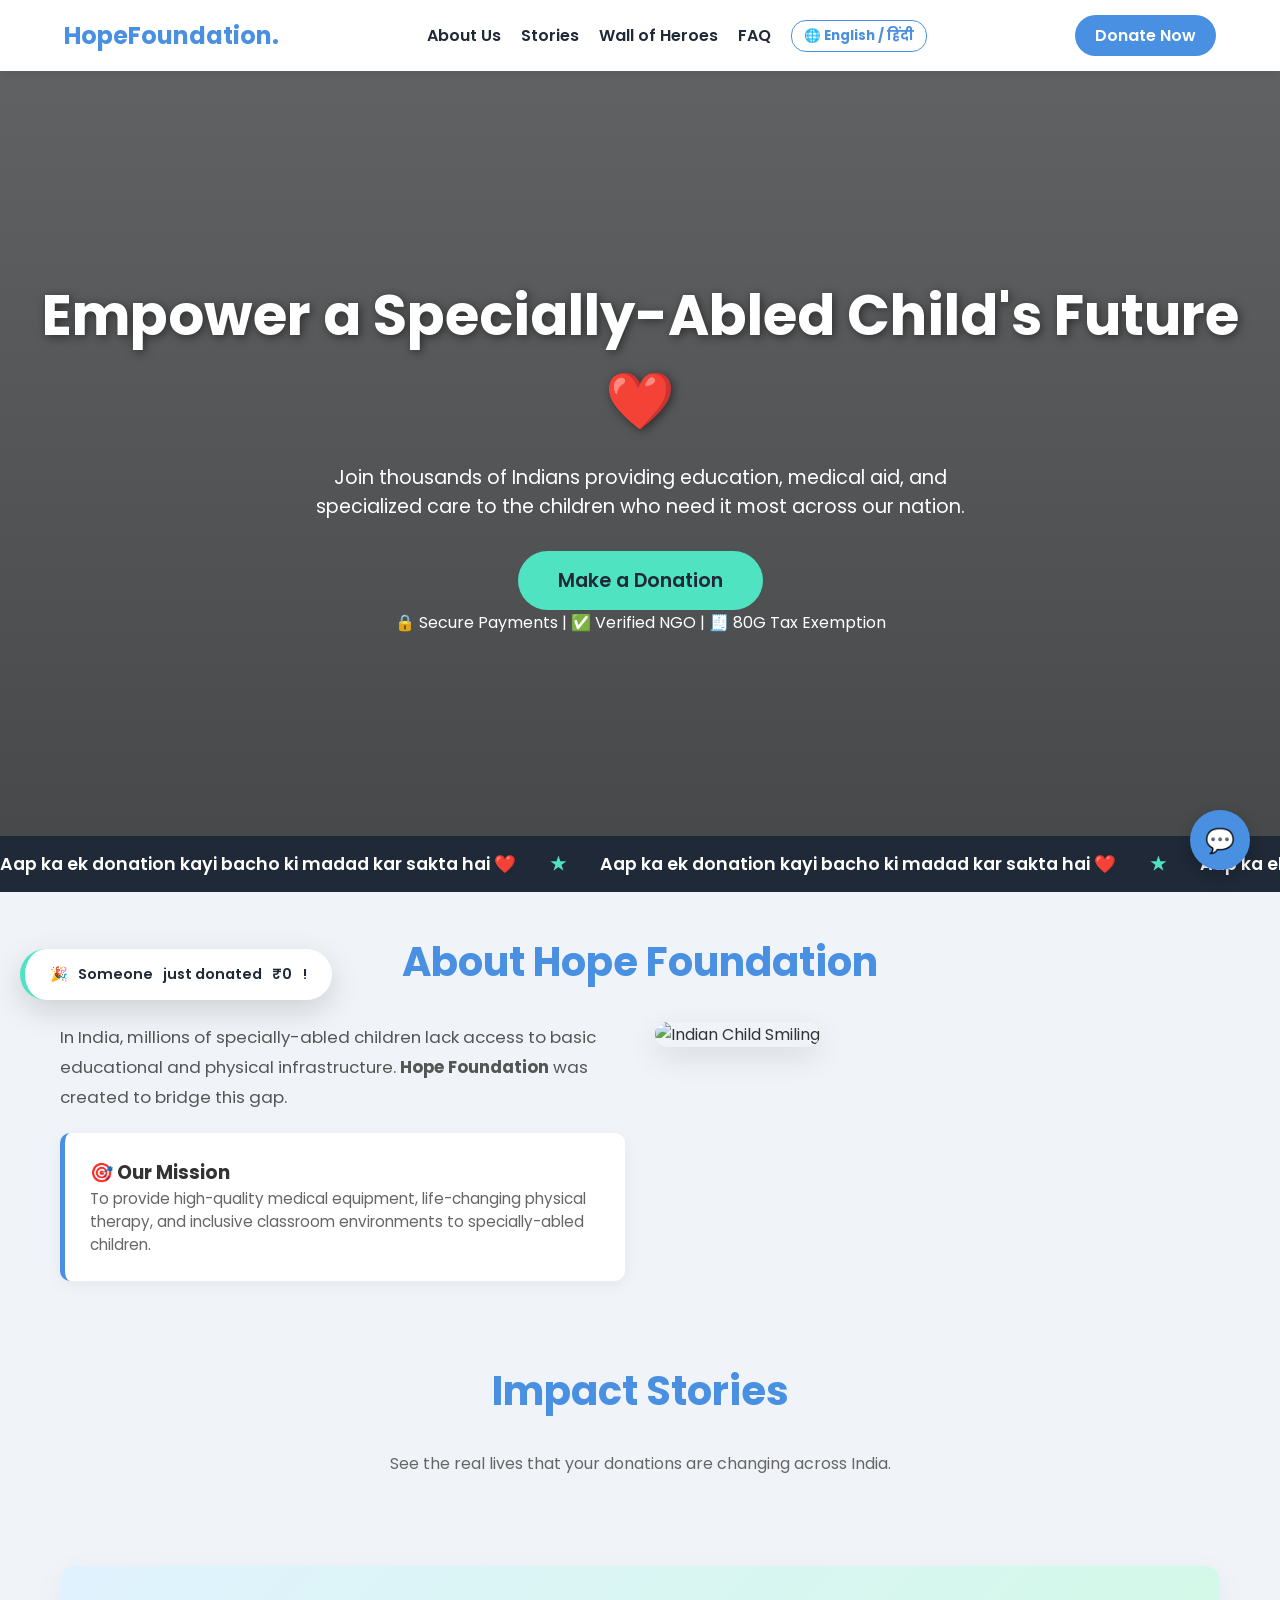
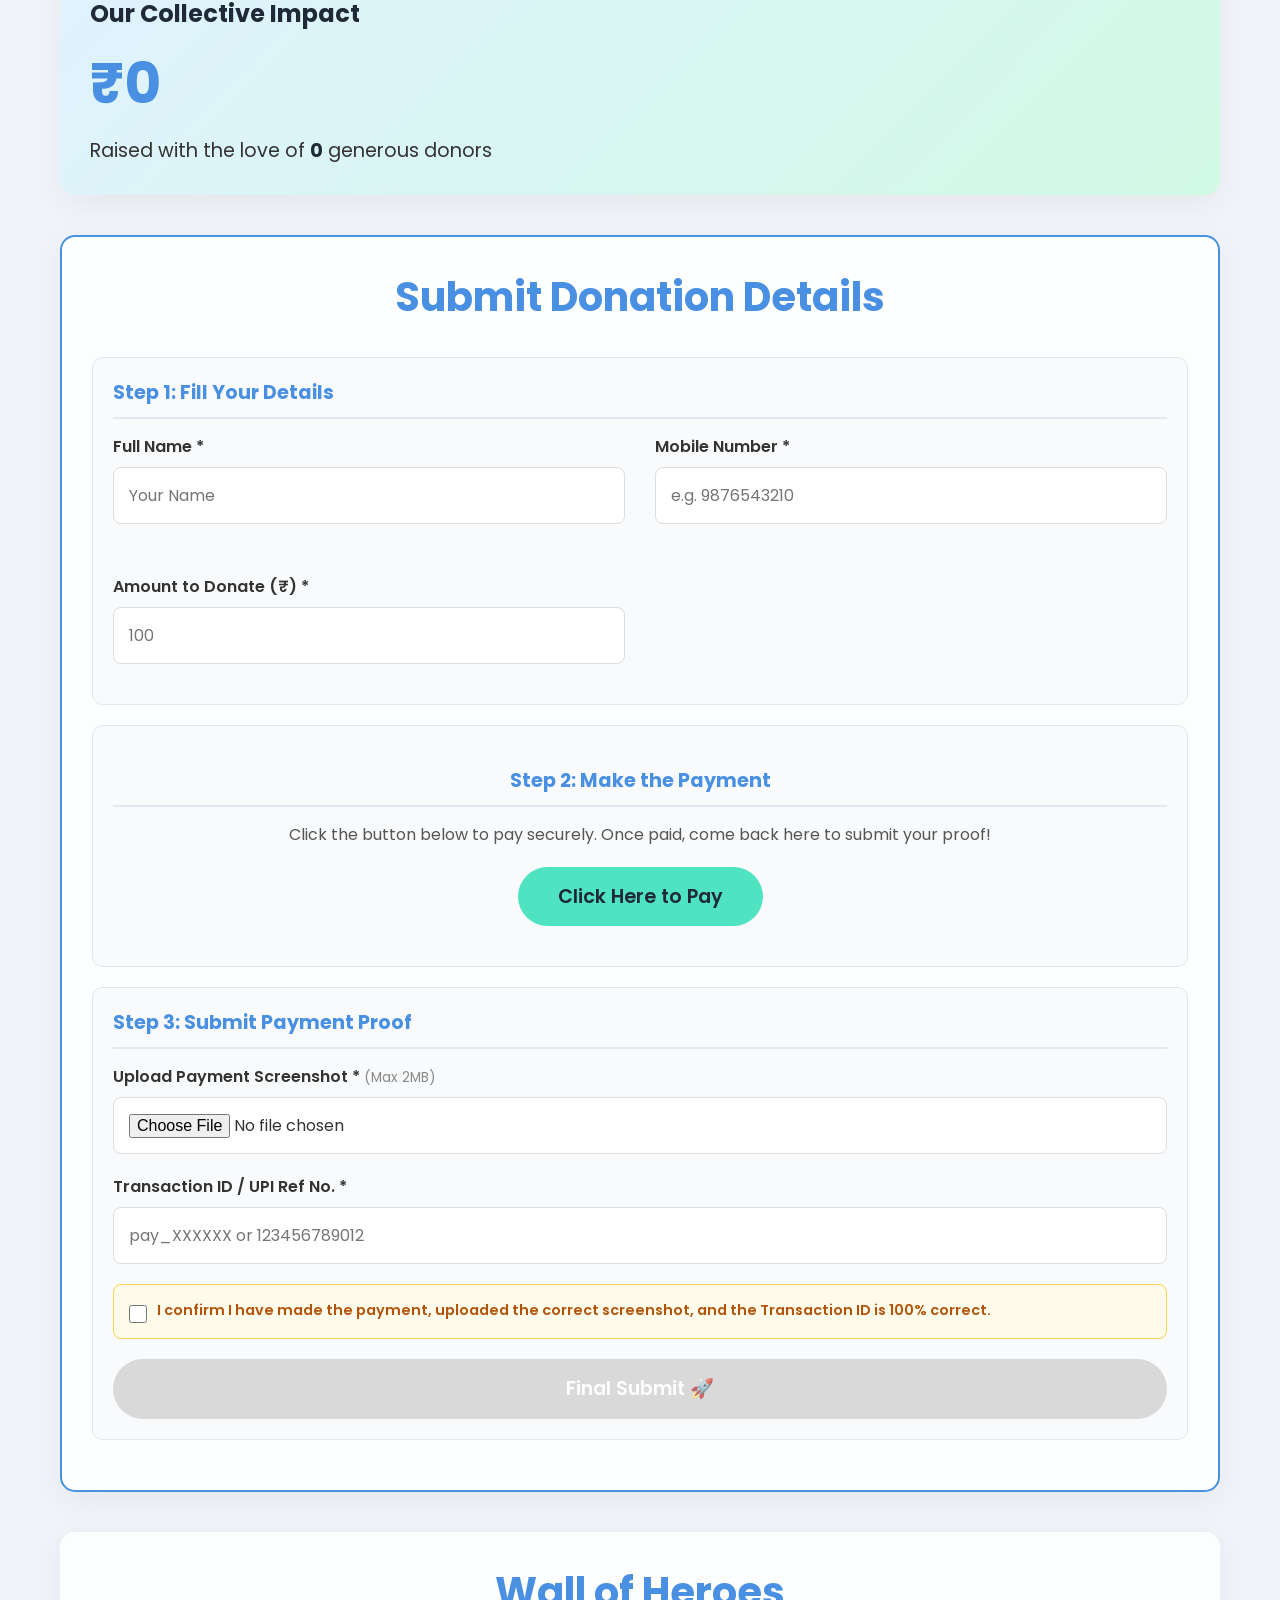
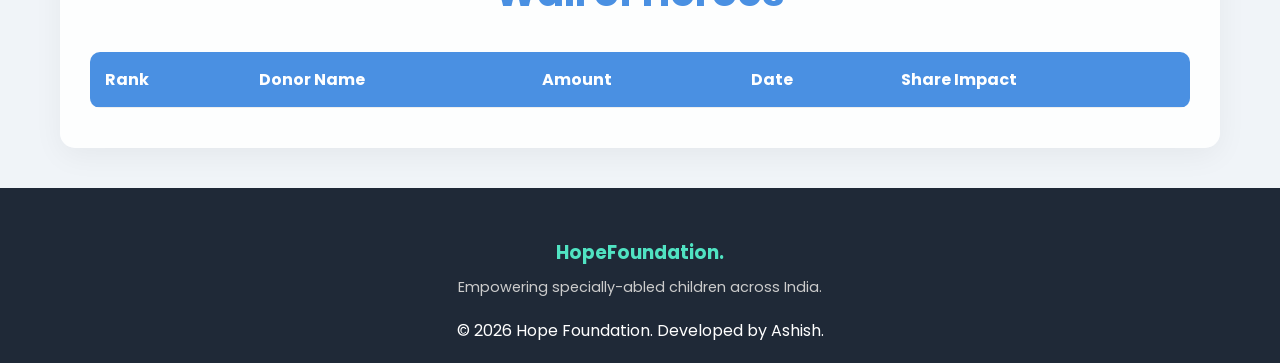
==== commit 55c65ca9: "Update index.html" ====
--- a/templates/index.html
+++ b/templates/index.html
@@ -11,7 +11,6 @@
         * { margin: 0; padding: 0; box-sizing: border-box; font-family: 'Poppins', sans-serif; scroll-behavior: smooth; }
         body { background: #f0f4f8; color: var(--text); overflow-x: hidden; width: 100%; }
         
-        /* BILINGUAL CSS LOGIC */
         body.lang-hi .en { display: none !important; }
         body.lang-hi .hi { display: inline-block !important; }
         body:not(.lang-hi) .hi { display: none !important; }
@@ -61,10 +60,13 @@
 
         .form-group { margin-bottom: 20px; width: 100%; }
         .form-group label { display: block; margin-bottom: 8px; font-weight: 600; }
-        .form-group input[type="text"], .form-group input[type="tel"], .form-group input[type="email"], .form-group input[type="number"], .form-group textarea { 
+        .form-group input[type="text"], .form-group input[type="tel"], .form-group input[type="email"], .form-group input[type="number"], .form-group textarea, .form-group input[type="file"] { 
             width: 100%; padding: 15px; border: 1px solid #ddd; border-radius: 8px; outline: none; transition: 0.3s; font-size: 16px !important; background: #fff; -webkit-appearance: none; 
         }
         
+        .step-block { background: #f8fafc; border: 1px solid #e2e8f0; border-radius: 10px; padding: 20px; margin-bottom: 20px; }
+        .step-title { font-size: 1.2rem; color: var(--primary); font-weight: bold; margin-bottom: 15px; border-bottom: 2px solid #e2e8f0; padding-bottom: 10px; }
+
         .checkbox-container { display: flex; align-items: flex-start; gap: 10px; margin-bottom: 20px; background: #fffbeb; padding: 15px; border-radius: 8px; border: 1px solid #fcd34d; }
         .checkbox-container input[type="checkbox"] { margin-top: 5px; width: 18px; height: 18px; cursor: pointer; }
         .checkbox-container label { font-size: 0.9rem; color: #b45309; font-weight: 600; cursor: pointer; }
@@ -73,21 +75,15 @@
         th, td { padding: 15px; text-align: left; border-bottom: 1px solid #eee; }
         th { background: var(--primary); color: white; white-space: nowrap; }
         
-        /* Badges */
         .donor-badge { display: inline-block; padding: 3px 8px; border-radius: 12px; font-size: 0.75rem; font-weight: bold; margin-left: 8px; color: #000; box-shadow: 0 2px 4px rgba(0,0,0,0.1); }
         .badge-gold { background: linear-gradient(135deg, #ffd700, #ffb300); }
         .badge-silver { background: linear-gradient(135deg, #e0e0e0, #9e9e9e); }
         .badge-bronze { background: linear-gradient(135deg, #ffbca8, #cd7f32); }
 
-        .gallery { display: grid; grid-template-columns: repeat(auto-fit, minmax(250px, 1fr)); gap: 15px; }
-        .gallery img { width: 100%; height: 250px; object-fit: cover; border-radius: 10px; transition: transform 0.4s; cursor: pointer; }
+        .gallery, .story-grid { display: grid; grid-template-columns: repeat(auto-fit, minmax(250px, 1fr)); gap: 15px; }
+        .gallery img, .story-img { width: 100%; height: 250px; object-fit: cover; border-radius: 10px; transition: transform 0.4s; cursor: pointer; }
         .gallery img:hover { transform: scale(1.03); box-shadow: 0 10px 20px rgba(0,0,0,0.2); }
-
-        /* Success Stories Dynamic Grid */
-        .story-grid { display: grid; grid-template-columns: repeat(auto-fit, minmax(300px, 1fr)); gap: 20px; }
-        .story-card { background: white; border-radius: 15px; overflow: hidden; box-shadow: 0 8px 20px rgba(0,0,0,0.05); border: 1px solid #eee; transition: 0.3s; }
-        .story-card:hover { transform: translateY(-5px); box-shadow: 0 12px 30px rgba(0,0,0,0.1); }
-        .story-img { width: 100%; height: 200px; object-fit: cover; }
+        .story-card { background: white; border-radius: 15px; overflow: hidden; box-shadow: 0 8px 20px rgba(0,0,0,0.05); border: 1px solid #eee; }
         .story-body { padding: 20px; }
         .story-title { font-size: 1.2rem; color: var(--primary); margin-bottom: 10px; font-weight: bold; }
         .story-text { color: #555; font-size: 0.95rem; line-height: 1.6; }
@@ -101,7 +97,6 @@
         
         footer { background: var(--dark); color: white; padding: 50px 20px 20px; text-align: center; }
 
-        /* LIVE CHAT WIDGET */
         .chat-widget { position: fixed; bottom: 30px; right: 30px; z-index: 9999; }
         .chat-bubble { width: 60px; height: 60px; background: var(--primary); border-radius: 50%; display: flex; justify-content: center; align-items: center; color: white; font-size: 1.5rem; cursor: pointer; box-shadow: 0 5px 15px rgba(0,0,0,0.2); transition: 0.3s; }
         .chat-window { display: none; width: 350px; height: 500px; background: white; border-radius: 15px; box-shadow: 0 10px 30px rgba(0,0,0,0.2); flex-direction: column; overflow: hidden; position: absolute; bottom: 80px; right: 0; }
@@ -120,10 +115,7 @@
         .msg.bot .msg-label { left: 5px; }
         .msg.user { background: var(--primary); color: white; align-self: flex-end; border-bottom-right-radius: 2px; }
         .msg.user .msg-label { right: 5px; color: var(--primary); }
-        #chatStartForm { padding: 20px; display: flex; flex-direction: column; gap: 15px; justify-content: center; height: 100%; }
-        #chatUi { display: none; flex-direction: column; height: 100%; }
-
-        /* ================= MOBILE RESPONSIVE FIXES ================= */
+
         @media (max-width: 768px) {
             .menu-toggle { display: block; }
             .nav-links { display: none; flex-direction: column; position: absolute; top: 60px; left: 0; width: 100%; background: white; padding: 20px; box-shadow: 0 5px 10px rgba(0,0,0,0.1); }
@@ -133,7 +125,6 @@
             .glass-card { padding: 20px; }
             h2.section-title { font-size: 2rem; }
             .grid-2 { display: flex; flex-direction: column; gap: 20px; }
-            .form-group[style*="grid-column: span 2"] { grid-column: auto !important; }
             .chat-widget { bottom: 15px; right: 15px; }
             .chat-window { width: calc(100vw - 30px); right: 0; bottom: 70px; height: 60vh; }
             .toast { left: 15px; right: 15px; bottom: -100px; justify-content: center; text-align: center; }
@@ -217,68 +208,69 @@
                 <span class="en">See the real lives that your donations are changing across India.</span>
                 <span class="hi">उन वास्तविक जीवन को देखें जिन्हें आपका दान बदल रहा है।</span>
             </p>
-            <div id="storiesContainer" class="story-grid">
-                </div>
+            <div id="storiesContainer" class="story-grid"></div>
         </section>
 
-        <section id="gallery" class="fade-up" style="margin-bottom: 60px;">
-            <h2 class="section-title"><span class="en">Where Your</span><span class="hi">आपका</span> <span><span class="en">Money Goes</span><span class="hi">पैसा कहाँ जाता है</span></span></h2>
-            <div class="gallery">
-                <img src="https://www.sharing4good.org/sites/default/files/styles/article_image/public/field/image/DSC_3664.JPG" alt="World Disabled Day - Indian Family">
-                <img src="https://www.skynettechnologies.com/sites/default/files/special-needs-children-support-programs-india.jpg" alt="Special Needs Children Support Programs India">
-                <img src="https://images.livemint.com/img/2021/12/07/original/India-International-Day-of-Persons-with-Disabilities-9_1638887870401.jpg" alt="Persons with Disabilities India">
-                <img src="https://www.shutterstock.com/image-photo/happy-young-brother-playing-his-260nw-2173952411.jpg" alt="Happy Young Brother Playing">
-            </div>
+        <section class="glass-card text-center fade-up" style="background: linear-gradient(135deg, #e0f2fe 0%, #d1fae5 100%); border: none;">
+            <h2 style="color: var(--dark);">Our Collective Impact</h2>
+            <h1 style="font-size: 3.5rem; color: var(--primary); margin: 10px 0;">₹<span id="totalAmount">0</span></h1>
+            <p style="font-size: 1.2rem;">Raised with the love of <span id="totalDonors" style="font-weight:bold; color: var(--dark);">0</span> generous donors</p>
         </section>
 
         <section id="donate" class="glass-card fade-up" style="border: 2px solid var(--primary);">
             <h2 class="section-title"><span class="en">Submit</span><span class="hi">जमा करें</span> <span><span class="en">Donation Details</span><span class="hi">दान विवरण</span></span></h2>
             
-            <div style="background: #fffbeb; border: 1px solid #fcd34d; border-left: 5px solid #f59e0b; padding: 15px 20px; border-radius: 8px; margin-bottom: 25px; text-align: left; color: #b45309; font-size: 0.95rem; line-height: 1.6; box-shadow: 0 4px 6px rgba(0,0,0,0.02);">
-                <strong style="color: #92400e; font-size: 1.05rem;">⚠️ <span class="en">Important Instructions:</span><span class="hi">महत्वपूर्ण निर्देश:</span></strong><br>
-                <span style="display: inline-block; margin-top: 5px;"><strong>Step 1:</strong> <span class="en">Click the button below to pay securely.</span><span class="hi">सुरक्षित रूप से भुगतान करने के लिए नीचे दिए गए बटन पर क्लिक करें।</span></span><br>
-                <span style="display: inline-block; margin-top: 5px;"><strong>Step 2:</strong> <span class="en">Copy your exact <strong>Transaction ID / UPI Ref No.</strong> and paste it below.</span><span class="hi">भुगतान करने के बाद, अपना <strong>ट्रांजेक्शन आईडी</strong> कॉपी करें और इसे नीचे पेस्ट करें।</span></span>
-            </div>
-            
-            <div style="text-align: center; margin-bottom: 30px;">
-                <a href="https://razorpay.me/@byashish" target="_blank" class="btn" style="font-size: 1.1rem; padding: 15px 40px; background: var(--secondary); color: var(--dark);">
-                    1. <span class="en">Click Here to Pay First</span><span class="hi">पहले भुगतान करने के लिए यहां क्लिक करें</span>
-                </a>
-            </div>
-
-            <form id="paymentForm" class="grid-2">
-                <div class="form-group">
-                    <label><span class="en">Full Name</span><span class="hi">पूरा नाम</span> *</label>
-                    <input type="text" id="d_name" required placeholder="...">
-                </div>
-                <div class="form-group">
-                    <label><span class="en">Mobile Number</span><span class="hi">मोबाइल नंबर</span> *</label>
-                    <input type="tel" id="d_mobile" required placeholder="e.g. 9876543210">
-                </div>
+            <form id="paymentForm">
                 
-                <div class="form-group">
-                    <label><span class="en">Transaction ID / UPI Ref No.</span><span class="hi">ट्रांजेक्शन आईडी</span> *</label>
-                    <input type="text" id="d_txn_id" required placeholder="pay_XXXXXX or 123456789012">
-                </div>
-
-                <div class="form-group">
-                    <label><span class="en">Amount Paid (₹)</span><span class="hi">दान राशि (₹)</span> *</label>
-                    <input type="number" id="d_amount" required placeholder="1-1000" min="5">
-                </div>
-                
-                <div class="form-group" style="display: flex; flex-direction: column; justify-content: flex-end; grid-column: span 2;">
+                <div class="step-block">
+                    <div class="step-title">Step 1: Fill Your Details</div>
+                    <div class="grid-2">
+                        <div class="form-group">
+                            <label><span class="en">Full Name</span><span class="hi">पूरा नाम</span> *</label>
+                            <input type="text" id="d_name" required placeholder="Your Name">
+                        </div>
+                        <div class="form-group">
+                            <label><span class="en">Mobile Number</span><span class="hi">मोबाइल नंबर</span> *</label>
+                            <input type="tel" id="d_mobile" required placeholder="e.g. 9876543210">
+                        </div>
+                        <div class="form-group">
+                            <label><span class="en">Amount to Donate (₹)</span><span class="hi">दान राशि (₹)</span> *</label>
+                            <input type="number" id="d_amount" required placeholder="100" min="5">
+                        </div>
+                    </div>
+                </div>
+
+                <div class="step-block" style="text-align: center; padding: 40px 20px;">
+                    <div class="step-title">Step 2: Make the Payment</div>
+                    <p style="margin-bottom: 20px; color: #555;">Click the button below to pay securely. Once paid, come back here to submit your proof!</p>
+                    <a href="https://razorpay.me/@byashish" target="_blank" class="btn" style="font-size: 1.2rem; padding: 15px 40px; background: var(--secondary); color: var(--dark);">
+                        Click Here to Pay
+                    </a>
+                </div>
+
+                <div class="step-block">
+                    <div class="step-title">Step 3: Submit Payment Proof</div>
+                    
+                    <div class="form-group">
+                        <label>Upload Payment Screenshot * <span style="font-weight: normal; color: #888; font-size: 0.85rem;">(Max 2MB)</span></label>
+                        <input type="file" id="d_screenshot" accept="image/*" required>
+                    </div>
+
+                    <div class="form-group">
+                        <label><span class="en">Transaction ID / UPI Ref No.</span><span class="hi">ट्रांजेक्शन आईडी</span> *</label>
+                        <input type="text" id="d_txn_id" required placeholder="pay_XXXXXX or 123456789012">
+                    </div>
+                    
                     <div class="checkbox-container">
                         <input type="checkbox" id="verifyCheck" onchange="toggleSubmitButton()">
-                        <label for="verifyCheck">
-                            <span class="en">I confirm I have made the payment and the Transaction ID is 100% correct.</span>
-                            <span class="hi">मैं पुष्टि करता हूं कि मैंने भुगतान कर दिया है और ट्रांजेक्शन आईडी 100% सही है।</span>
-                        </label>
+                        <label for="verifyCheck">I confirm I have made the payment, uploaded the correct screenshot, and the Transaction ID is 100% correct.</label>
                     </div>
                     
-                    <button type="submit" class="btn" id="payBtn" disabled style="width: 100%; height: 50px; font-size: 1.1rem;">
-                        2. <span class="en">Submit Details</span><span class="hi">विवरण जमा करें</span>
+                    <button type="submit" class="btn" id="payBtn" disabled style="width: 100%; height: 60px; font-size: 1.2rem;">
+                        Final Submit 🚀
                     </button>
                 </div>
+
             </form>
             <p id="payStatus" style="text-align: center; margin-top: 15px; font-weight: bold;"></p>
         </section>
@@ -287,21 +279,15 @@
             <h2 class="section-title"><span class="en">Wall of</span><span class="hi">दानवीरों की</span> <span><span class="en">Heroes</span><span class="hi">सूची</span></span></h2>
             <div style="overflow-x: auto; padding-bottom: 10px;">
                 <table>
-                    <thead>
-                        <tr>
-                            <th>Rank</th>
-                            <th>Donor Name</th>
-                            <th>Amount</th>
-                            <th>Date</th>
-                            <th>Share Impact</th>
-                        </tr>
-                    </thead>
+                    <thead><tr><th>Rank</th><th>Donor Name</th><th>Amount</th><th>Date</th><th>Share Impact</th></tr></thead>
                     <tbody id="leaderboardBody"></tbody>
                 </table>
             </div>
         </section>
 
     </div>
+
+    <div id="liveToast" class="toast">🎉 <span id="toastName">Someone</span> just donated <span class="amount" id="toastAmount">₹0</span>!</div>
 
     <div class="chat-widget">
         <div class="chat-window" id="chatWindow">
@@ -330,186 +316,150 @@
     </footer>
 
     <script>
-        // Animations
         const observer = new IntersectionObserver((entries) => { entries.forEach(entry => { if(entry.isIntersecting) entry.target.classList.add('visible'); }); }, { threshold: 0.1 });
         document.querySelectorAll('.fade-up').forEach(el => observer.observe(el));
 
-        // Mobile Menu
         function toggleMenu() { document.getElementById('navLinks').classList.toggle('active'); }
-        
-        // Language Toggle Logic
-        function toggleLanguage() {
-            document.body.classList.toggle('lang-hi');
-        }
-
-        // Form Submit Enable
-        function toggleSubmitButton() {
-            document.getElementById('payBtn').disabled = !document.getElementById('verifyCheck').checked;
+        function toggleLanguage() { document.body.classList.toggle('lang-hi'); }
+        function toggleSubmitButton() { document.getElementById('payBtn').disabled = !document.getElementById('verifyCheck').checked; }
+
+        // COMPRESSION ENGINE FOR SCREENSHOTS
+        async function compressImage(file) {
+            return new Promise((resolve) => {
+                const reader = new FileReader();
+                reader.readAsDataURL(file);
+                reader.onload = event => {
+                    const img = new Image();
+                    img.src = event.target.result;
+                    img.onload = () => {
+                        const canvas = document.createElement('canvas');
+                        const MAX_WIDTH = 600; // Small size for fast DB storage
+                        const scaleSize = MAX_WIDTH / img.width;
+                        canvas.width = MAX_WIDTH;
+                        canvas.height = img.height * scaleSize;
+                        const ctx = canvas.getContext('2d');
+                        ctx.drawImage(img, 0, 0, canvas.width, canvas.height);
+                        resolve(canvas.toDataURL('image/jpeg', 0.6)); // Compress to 60% quality
+                    }
+                };
+            });
         }
 
         document.addEventListener("DOMContentLoaded", () => {
-            fetchLeaderboard();
-            fetchStories();
+            fetchLeaderboard(); fetchStories(); fetchStats(); startLatestDonorCheck();
 
             document.getElementById('paymentForm').addEventListener('submit', async (e) => {
                 e.preventDefault();
-                const btn = document.getElementById('payBtn');
-                const status = document.getElementById('payStatus');
-                btn.innerText = "Submitting..."; btn.disabled = true;
+                const btn = document.getElementById('payBtn'); const status = document.getElementById('payStatus');
+                btn.innerText = "Compressing & Submitting..."; btn.disabled = true;
 
                 const txn_data_string = "TXN ID: " + document.getElementById('d_txn_id').value;
+                const fileInput = document.getElementById('d_screenshot');
+                let base64Image = "";
+
+                if (fileInput.files.length > 0) {
+                    base64Image = await compressImage(fileInput.files[0]);
+                }
 
                 const data = {
                     name: document.getElementById('d_name').value,
                     mobile: document.getElementById('d_mobile').value,
                     email: txn_data_string, 
-                    amount: document.getElementById('d_amount').value
+                    amount: document.getElementById('d_amount').value,
+                    screenshot: base64Image
                 };
 
                 try {
                     const res = await fetch('/api/submit_donation', { method: 'POST', headers: {'Content-Type': 'application/json'}, body: JSON.stringify(data) });
                     const result = await res.json();
                     if(result.status === 'success'){
-                        status.style.color = "green"; 
-                        status.innerText = "Thank you! Pending verification.";
-                        document.getElementById('paymentForm').reset();
-                        document.getElementById('verifyCheck').checked = false; 
+                        status.style.color = "green"; status.innerText = "Thank you! Pending admin verification.";
+                        document.getElementById('paymentForm').reset(); document.getElementById('verifyCheck').checked = false; 
                     } else { status.style.color = "red"; status.innerText = "Error."; btn.disabled = false; }
                 } catch (err) { status.style.color = "red"; status.innerText = "Error."; btn.disabled = false; } 
-                finally { btn.innerText = "2. Submit Details"; }
+                finally { btn.innerText = "Final Submit 🚀"; }
             });
         });
 
-        // 1. DYNAMIC SUCCESS STORIES FETCH
+        async function fetchStats() {
+            const res = await fetch('/api/stats'); const data = await res.json();
+            document.getElementById('totalAmount').innerText = data.total_amount.toLocaleString('en-IN');
+            document.getElementById('totalDonors').innerText = data.total_donors;
+        }
+
         async function fetchStories() {
             try {
-                const res = await fetch('/api/stories');
-                const stories = await res.json();
+                const res = await fetch('/api/stories'); const stories = await res.json();
                 const container = document.getElementById('storiesContainer');
-                if(stories.length === 0) {
-                    container.innerHTML = '<p style="text-align:center; width:100%; color:#888;">No stories added yet. Check back soon!</p>';
-                    return;
-                }
+                if(stories.length === 0) { container.innerHTML = '<p style="text-align:center; width:100%; color:#888;">No stories added yet. Check back soon!</p>'; return; }
                 container.innerHTML = '';
                 stories.forEach(s => {
-                    container.innerHTML += `
-                    <div class="story-card">
-                        <img src="${s.image_url}" alt="Story Image" class="story-img">
-                        <div class="story-body">
-                            <div class="story-title">${s.title}</div>
-                            <div class="story-text">${s.content}</div>
-                        </div>
-                    </div>`;
+                    container.innerHTML += `<div class="story-card"><img src="${s.image_url}" alt="Story Image" class="story-img"><div class="story-body"><div class="story-title">${s.title}</div><div class="story-text">${s.content}</div></div></div>`;
                 });
-            } catch(e) { console.error("Error loading stories"); }
-        }
-
-        // 2. LEADERBOARD WITH DONOR BADGES
+            } catch(e) { console.error(e); }
+        }
+
         async function fetchLeaderboard() {
             const res = await fetch('/api/leaderboard'); const data = await res.json();
             const tbody = document.getElementById('leaderboardBody'); tbody.innerHTML = '';
             
             data.forEach((d, i) => { 
-                // BADGE LOGIC
                 let badgeClass = 'badge-bronze'; let badgeIcon = '🥉 Hero';
                 if(d.amount >= 5000) { badgeClass = 'badge-gold'; badgeIcon = '🥇 VIP Gold'; }
                 else if (d.amount >= 1000) { badgeClass = 'badge-silver'; badgeIcon = '🥈 Silver'; }
 
-                tbody.innerHTML += `
-                <tr>
+                tbody.innerHTML += `<tr>
                     <td><strong>#${i + 1}</strong></td>
-                    <td>
-                        <strong>${d.name}</strong> 
-                        <span class="donor-badge ${badgeClass}">${badgeIcon}</span>
-                    </td>
+                    <td><strong>${d.name}</strong> <span class="donor-badge ${badgeClass}">${badgeIcon}</span></td>
                     <td style="color:var(--primary);font-weight:bold;">₹${d.amount.toLocaleString('en-IN')}</td>
                     <td>${new Date(d.date).toLocaleDateString()}</td>
-                    <td>
-                        <button onclick="generateCertificate('${d.name}', ${d.amount})" class="btn" style="padding: 5px 10px; font-size: 0.8rem; background: var(--secondary); color: var(--dark);">
-                            📸 Share
-                        </button>
-                    </td>
+                    <td><button onclick="generateCertificate('${d.name}', ${d.amount})" class="btn" style="padding: 5px 10px; font-size: 0.8rem; background: var(--secondary); color: var(--dark);">📸 Share</button></td>
                 </tr>`; 
             });
         }
 
-        // 3. SHARE YOUR IMPACT GENERATOR (Canvas API)
         function generateCertificate(name, amount) {
-            const canvas = document.getElementById('certCanvas');
-            canvas.width = 1080; canvas.height = 1080; // Square format for Instagram/WhatsApp
+            const canvas = document.getElementById('certCanvas'); canvas.width = 1080; canvas.height = 1080;
             const ctx = canvas.getContext('2d');
-
-            // Draw Background Gradient
-            let grad = ctx.createLinearGradient(0, 0, 1080, 1080);
-            grad.addColorStop(0, '#1f2937'); // Dark Blue/Grey
-            grad.addColorStop(1, '#4A90E2'); // Primary Blue
-            ctx.fillStyle = grad;
-            ctx.fillRect(0, 0, 1080, 1080);
-
-            // Draw Inner Border
-            ctx.strokeStyle = '#50E3C2';
-            ctx.lineWidth = 15;
-            ctx.strokeRect(40, 40, 1000, 1000);
-
-            // Draw Text Elements
-            ctx.fillStyle = '#ffffff';
-            ctx.textAlign = 'center';
-            
-            ctx.font = 'bold 60px Arial';
-            ctx.fillText('Hope Foundation', 540, 180);
-            
-            ctx.fillStyle = '#50E3C2';
-            ctx.font = 'italic 50px Arial';
-            ctx.fillText('Certificate of Appreciation', 540, 270);
-            
-            ctx.fillStyle = '#ffffff';
-            ctx.font = '40px Arial';
-            ctx.fillText('This is proudly presented to', 540, 450);
-
-            // Name
-            ctx.font = 'bold 90px Arial';
-            ctx.fillStyle = '#ffd700'; // Gold name
-            ctx.fillText(name.toUpperCase(), 540, 570);
-
-            // Amount & Cause
-            ctx.fillStyle = '#ffffff';
-            ctx.font = '40px Arial';
-            ctx.fillText(`For their generous contribution of ₹${amount}`, 540, 700);
+            let grad = ctx.createLinearGradient(0, 0, 1080, 1080); grad.addColorStop(0, '#1f2937'); grad.addColorStop(1, '#4A90E2');
+            ctx.fillStyle = grad; ctx.fillRect(0, 0, 1080, 1080);
+            ctx.strokeStyle = '#50E3C2'; ctx.lineWidth = 15; ctx.strokeRect(40, 40, 1000, 1000);
+            ctx.fillStyle = '#ffffff'; ctx.textAlign = 'center'; ctx.font = 'bold 60px Arial'; ctx.fillText('Hope Foundation', 540, 180);
+            ctx.fillStyle = '#50E3C2'; ctx.font = 'italic 50px Arial'; ctx.fillText('Certificate of Appreciation', 540, 270);
+            ctx.fillStyle = '#ffffff'; ctx.font = '40px Arial'; ctx.fillText('This is proudly presented to', 540, 450);
+            ctx.font = 'bold 90px Arial'; ctx.fillStyle = '#ffd700'; ctx.fillText(name.toUpperCase(), 540, 570);
+            ctx.fillStyle = '#ffffff'; ctx.font = '40px Arial'; ctx.fillText(`For their generous contribution of ₹${amount}`, 540, 700);
             ctx.fillText('to empower specially-abled children in India.', 540, 760);
-
-            // Footer
-            ctx.font = 'bold 30px Arial';
-            ctx.fillStyle = '#aaaaaa';
-            ctx.fillText('Join the movement at www.hopefoundation.com', 540, 950);
-
-            // Trigger Download
-            const link = document.createElement('a');
-            link.download = `HopeFoundation_Impact_${name}.png`;
-            link.href = canvas.toDataURL('image/png');
-            link.click();
+            ctx.font = 'bold 30px Arial'; ctx.fillStyle = '#aaaaaa'; ctx.fillText('Join the movement at www.hopefoundation.com', 540, 950);
+            const link = document.createElement('a'); link.download = `HopeFoundation_Impact_${name}.png`; link.href = canvas.toDataURL('image/png'); link.click();
             alert("Your certificate is downloading! Share it on your WhatsApp Status!");
         }
 
-        // Live Chat Logic
-        let chatSessionId = localStorage.getItem('chatSessionId');
-        let chatPollInterval; let loadedMessageCount = 0; 
+        let lastDonationId = null;
+        async function checkLatestDonor() {
+            try {
+                const res = await fetch('/api/latest_donation'); const data = await res.json();
+                if(data.id && data.id !== lastDonationId) {
+                    lastDonationId = data.id; const toast = document.getElementById('liveToast');
+                    document.getElementById('toastName').innerText = data.name; document.getElementById('toastAmount').innerText = `₹${data.amount.toLocaleString('en-IN')}`;
+                    toast.classList.add('show'); setTimeout(() => { toast.classList.remove('show'); }, 5000);
+                }
+            } catch (e) {}
+        }
+        function startLatestDonorCheck() { checkLatestDonor(); setInterval(checkLatestDonor, 10000); }
+
+        let chatSessionId = localStorage.getItem('chatSessionId'); let chatPollInterval; let loadedMessageCount = 0; 
         function toggleChat() {
-            const win = document.getElementById('chatWindow');
-            win.style.display = win.style.display === 'flex' ? 'none' : 'flex';
-            if(win.style.display === 'flex' && chatSessionId) {
-                document.getElementById('chatStartForm').style.display = 'none';
-                document.getElementById('chatUi').style.display = 'flex';
-                syncChat(); if(!chatPollInterval) chatPollInterval = setInterval(syncChat, 3000);
-            } else { clearInterval(chatPollInterval); chatPollInterval = null; }
+            const win = document.getElementById('chatWindow'); win.style.display = win.style.display === 'flex' ? 'none' : 'flex';
+            if(win.style.display === 'flex' && chatSessionId) { document.getElementById('chatStartForm').style.display = 'none'; document.getElementById('chatUi').style.display = 'flex'; syncChat(); if(!chatPollInterval) chatPollInterval = setInterval(syncChat, 3000); } 
+            else { clearInterval(chatPollInterval); chatPollInterval = null; }
         }
         document.getElementById('chatStartForm').addEventListener('submit', async (e) => {
             e.preventDefault();
             const data = { name: document.getElementById('c_name').value, email: document.getElementById('c_email').value };
-            const res = await fetch('/api/chat/start', { method: 'POST', headers: {'Content-Type':'application/json'}, body: JSON.stringify(data) });
-            const result = await res.json();
+            const res = await fetch('/api/chat/start', { method: 'POST', headers: {'Content-Type':'application/json'}, body: JSON.stringify(data) }); const result = await res.json();
             chatSessionId = result.session_id; localStorage.setItem('chatSessionId', chatSessionId);
-            document.getElementById('chatStartForm').style.display = 'none';
-            document.getElementById('chatUi').style.display = 'flex';
+            document.getElementById('chatStartForm').style.display = 'none'; document.getElementById('chatUi').style.display = 'flex';
             syncChat(); chatPollInterval = setInterval(syncChat, 3000);
         });
         async function syncChat() {
@@ -517,24 +467,14 @@
             const res = await fetch(`/api/chat/sync/${chatSessionId}`); const messages = await res.json();
             if(messages.length > loadedMessageCount) {
                 const body = document.getElementById('chatBody'); const newMessages = messages.slice(loadedMessageCount);
-                newMessages.forEach(m => {
-                    let cssClass = '', label = '';
-                    if (m.sender === 'user') { cssClass = 'user'; label = '👤 You'; } 
-                    else if (m.sender === 'bot') { cssClass = 'bot'; label = '🤖 Assistant'; } 
-                    else { cssClass = 'admin'; label = '👨‍💻 Support'; }
-                    body.innerHTML += `<div class="msg ${cssClass}"><span class="msg-label">${label}</span>${m.message}</div>`;
-                });
+                newMessages.forEach(m => { let cssClass = '', label = ''; if (m.sender === 'user') { cssClass = 'user'; label = '👤 You'; } else if (m.sender === 'bot') { cssClass = 'bot'; label = '🤖 Assistant'; } else { cssClass = 'admin'; label = '👨‍💻 Support'; } body.innerHTML += `<div class="msg ${cssClass}"><span class="msg-label">${label}</span>${m.message}</div>`; });
                 body.scrollTop = body.scrollHeight; loadedMessageCount = messages.length;
             }
         }
         async function sendChatMessage() {
-            const input = document.getElementById('chatMsgInput'); const text = input.value.trim();
-            if(!text || !chatSessionId) return; input.value = '';
-            document.getElementById('chatBody').innerHTML += `<div class="msg user"><span class="msg-label">👤 You</span>${text}</div>`;
-            document.getElementById('chatBody').scrollTop = document.getElementById('chatBody').scrollHeight;
-            loadedMessageCount++; 
-            await fetch('/api/chat/send', { method: 'POST', headers: {'Content-Type':'application/json'}, body: JSON.stringify({ session_id: chatSessionId, message: text }) });
-            syncChat();
+            const input = document.getElementById('chatMsgInput'); const text = input.value.trim(); if(!text || !chatSessionId) return; input.value = '';
+            document.getElementById('chatBody').innerHTML += `<div class="msg user"><span class="msg-label">👤 You</span>${text}</div>`; document.getElementById('chatBody').scrollTop = document.getElementById('chatBody').scrollHeight; loadedMessageCount++; 
+            await fetch('/api/chat/send', { method: 'POST', headers: {'Content-Type':'application/json'}, body: JSON.stringify({ session_id: chatSessionId, message: text }) }); syncChat();
         }
         function handleChatEnter(e) { if(e.key === 'Enter') sendChatMessage(); }
     </script>
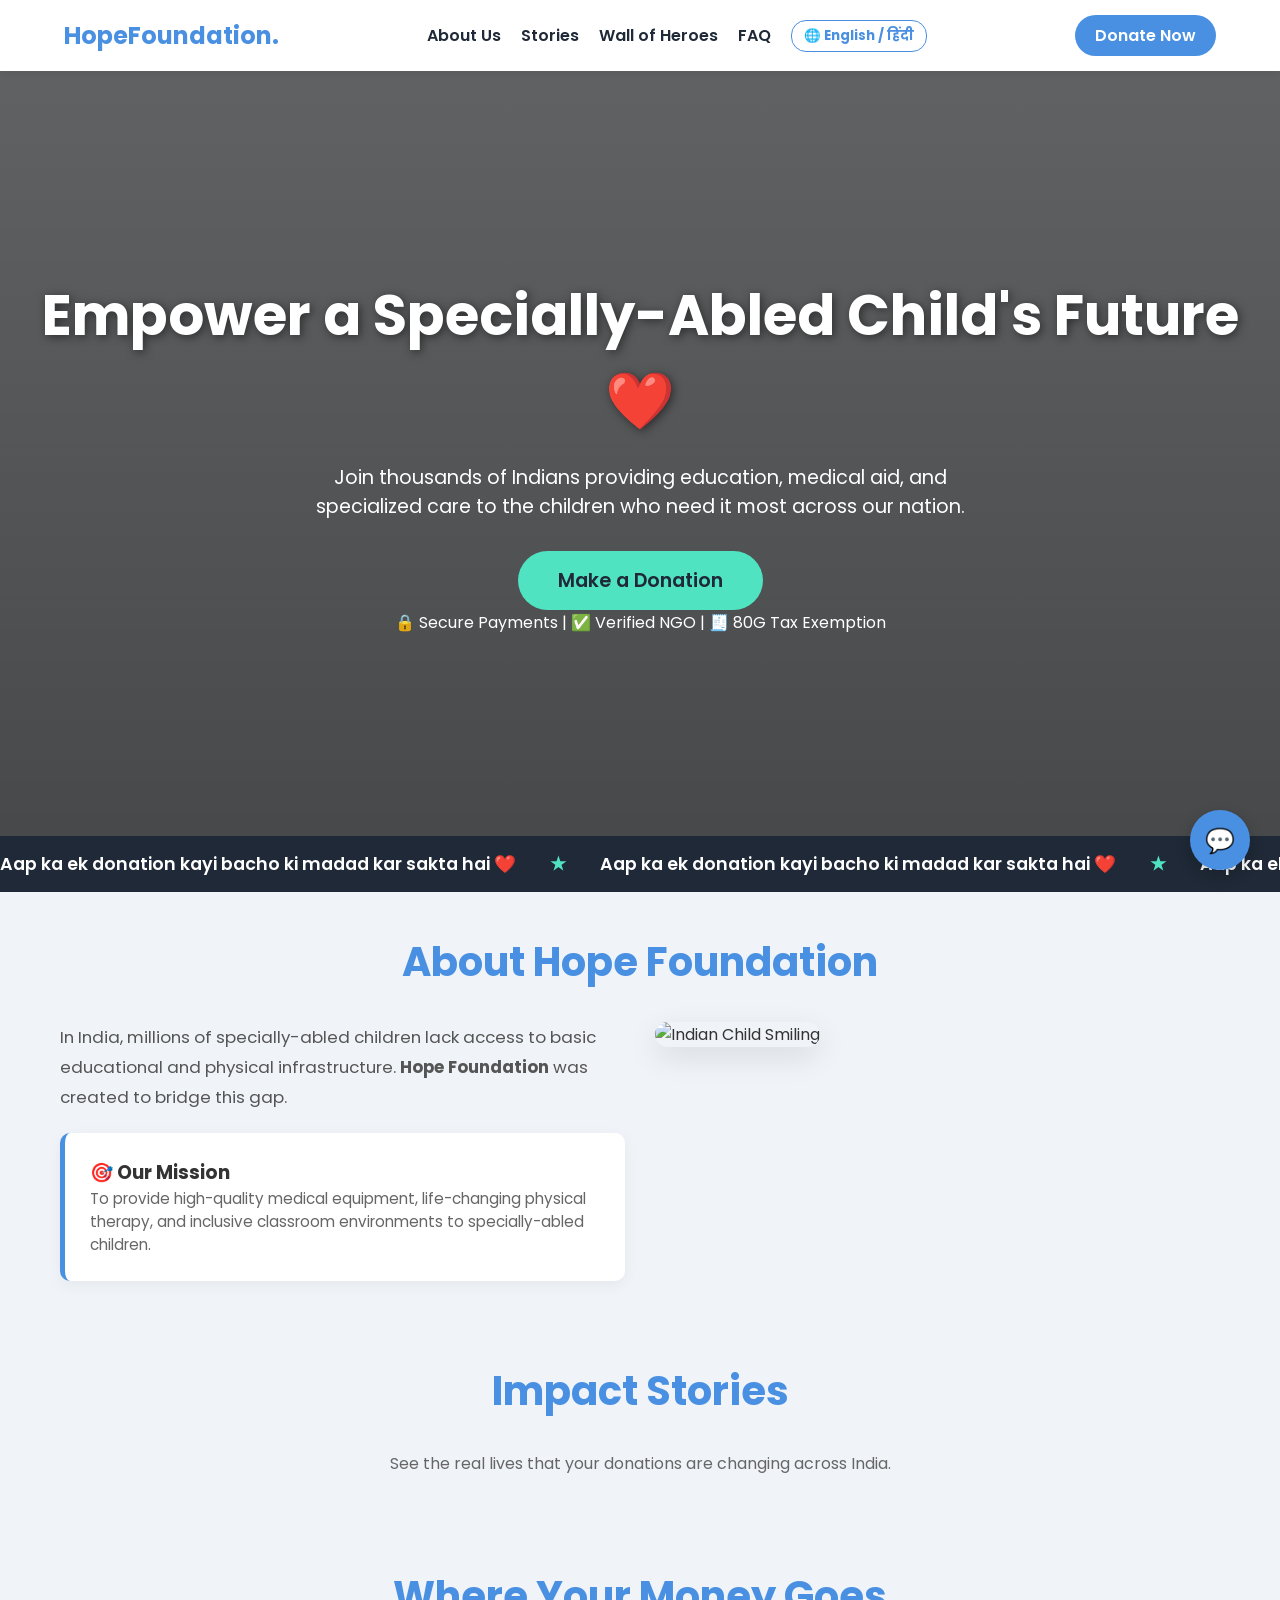
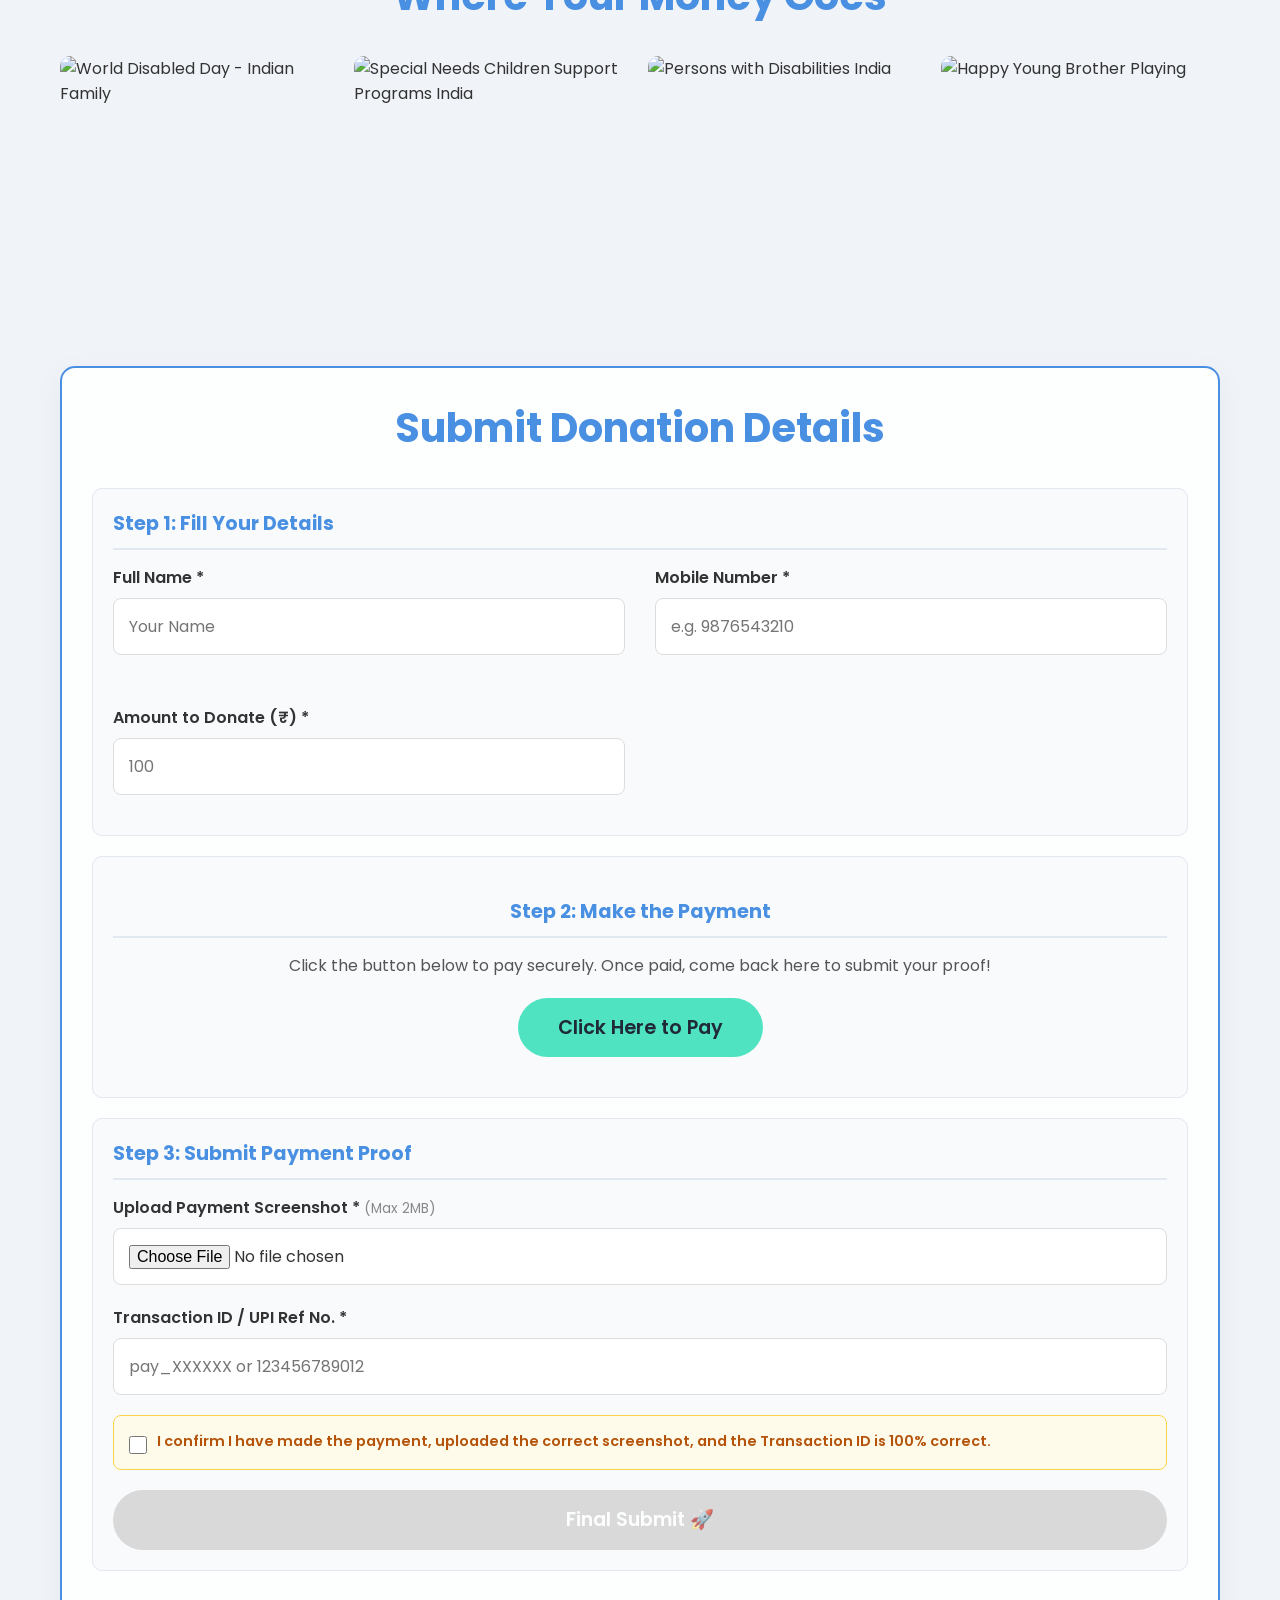
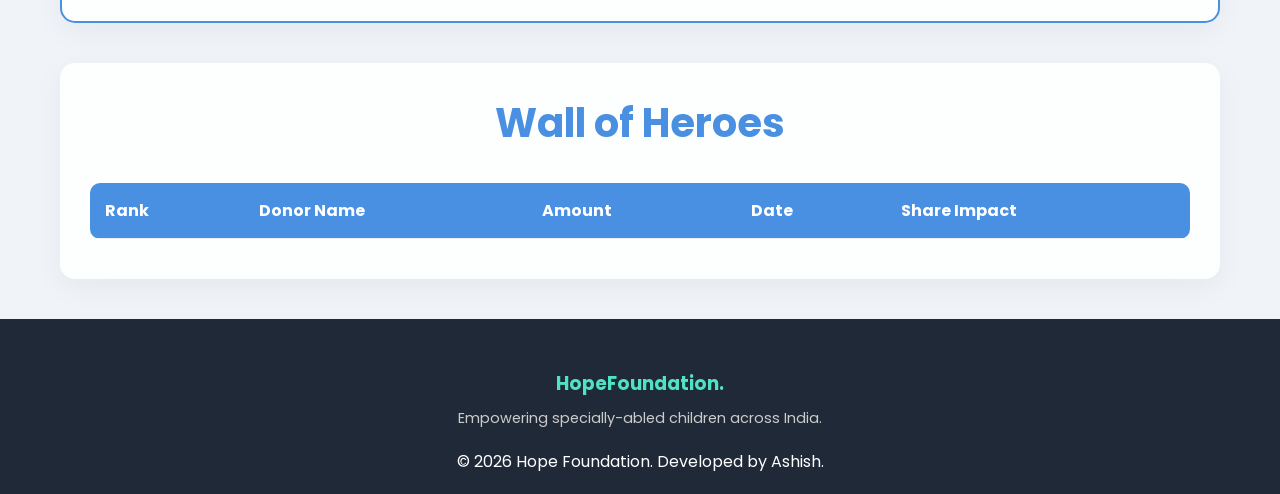
==== commit a402b40e: "Update index.html" ====
--- a/templates/index.html
+++ b/templates/index.html
@@ -125,6 +125,7 @@
             .glass-card { padding: 20px; }
             h2.section-title { font-size: 2rem; }
             .grid-2 { display: flex; flex-direction: column; gap: 20px; }
+            .form-group[style*="grid-column: span 2"] { grid-column: auto !important; }
             .chat-widget { bottom: 15px; right: 15px; }
             .chat-window { width: calc(100vw - 30px); right: 0; bottom: 70px; height: 60vh; }
             .toast { left: 15px; right: 15px; bottom: -100px; justify-content: center; text-align: center; }
@@ -208,13 +209,18 @@
                 <span class="en">See the real lives that your donations are changing across India.</span>
                 <span class="hi">उन वास्तविक जीवन को देखें जिन्हें आपका दान बदल रहा है।</span>
             </p>
-            <div id="storiesContainer" class="story-grid"></div>
+            <div id="storiesContainer" class="story-grid">
+                </div>
         </section>
 
-        <section class="glass-card text-center fade-up" style="background: linear-gradient(135deg, #e0f2fe 0%, #d1fae5 100%); border: none;">
-            <h2 style="color: var(--dark);">Our Collective Impact</h2>
-            <h1 style="font-size: 3.5rem; color: var(--primary); margin: 10px 0;">₹<span id="totalAmount">0</span></h1>
-            <p style="font-size: 1.2rem;">Raised with the love of <span id="totalDonors" style="font-weight:bold; color: var(--dark);">0</span> generous donors</p>
+        <section id="gallery" class="fade-up" style="margin-bottom: 60px;">
+            <h2 class="section-title"><span class="en">Where Your</span><span class="hi">आपका</span> <span><span class="en">Money Goes</span><span class="hi">पैसा कहाँ जाता है</span></span></h2>
+            <div class="gallery">
+                <img src="https://www.sharing4good.org/sites/default/files/styles/article_image/public/field/image/DSC_3664.JPG" alt="World Disabled Day - Indian Family">
+                <img src="https://www.skynettechnologies.com/sites/default/files/special-needs-children-support-programs-india.jpg" alt="Special Needs Children Support Programs India">
+                <img src="https://images.livemint.com/img/2021/12/07/original/India-International-Day-of-Persons-with-Disabilities-9_1638887870401.jpg" alt="Persons with Disabilities India">
+                <img src="https://www.shutterstock.com/image-photo/happy-young-brother-playing-his-260nw-2173952411.jpg" alt="Happy Young Brother Playing">
+            </div>
         </section>
 
         <section id="donate" class="glass-card fade-up" style="border: 2px solid var(--primary);">
@@ -263,7 +269,10 @@
                     
                     <div class="checkbox-container">
                         <input type="checkbox" id="verifyCheck" onchange="toggleSubmitButton()">
-                        <label for="verifyCheck">I confirm I have made the payment, uploaded the correct screenshot, and the Transaction ID is 100% correct.</label>
+                        <label for="verifyCheck">
+                            <span class="en">I confirm I have made the payment, uploaded the correct screenshot, and the Transaction ID is 100% correct.</span>
+                            <span class="hi">मैं पुष्टि करता हूं कि मैंने भुगतान कर दिया है और ट्रांजेक्शन आईडी 100% सही है।</span>
+                        </label>
                     </div>
                     
                     <button type="submit" class="btn" id="payBtn" disabled style="width: 100%; height: 60px; font-size: 1.2rem;">
@@ -279,15 +288,21 @@
             <h2 class="section-title"><span class="en">Wall of</span><span class="hi">दानवीरों की</span> <span><span class="en">Heroes</span><span class="hi">सूची</span></span></h2>
             <div style="overflow-x: auto; padding-bottom: 10px;">
                 <table>
-                    <thead><tr><th>Rank</th><th>Donor Name</th><th>Amount</th><th>Date</th><th>Share Impact</th></tr></thead>
+                    <thead>
+                        <tr>
+                            <th>Rank</th>
+                            <th>Donor Name</th>
+                            <th>Amount</th>
+                            <th>Date</th>
+                            <th>Share Impact</th>
+                        </tr>
+                    </thead>
                     <tbody id="leaderboardBody"></tbody>
                 </table>
             </div>
         </section>
 
     </div>
-
-    <div id="liveToast" class="toast">🎉 <span id="toastName">Someone</span> just donated <span class="amount" id="toastAmount">₹0</span>!</div>
 
     <div class="chat-widget">
         <div class="chat-window" id="chatWindow">
@@ -316,14 +331,20 @@
     </footer>
 
     <script>
+        // Animations
         const observer = new IntersectionObserver((entries) => { entries.forEach(entry => { if(entry.isIntersecting) entry.target.classList.add('visible'); }); }, { threshold: 0.1 });
         document.querySelectorAll('.fade-up').forEach(el => observer.observe(el));
 
+        // Mobile Menu
         function toggleMenu() { document.getElementById('navLinks').classList.toggle('active'); }
+        
+        // Language Toggle Logic
         function toggleLanguage() { document.body.classList.toggle('lang-hi'); }
+
+        // Form Submit Enable
         function toggleSubmitButton() { document.getElementById('payBtn').disabled = !document.getElementById('verifyCheck').checked; }
 
-        // COMPRESSION ENGINE FOR SCREENSHOTS
+        // IMAGE COMPRESSION
         async function compressImage(file) {
             return new Promise((resolve) => {
                 const reader = new FileReader();
@@ -333,24 +354,26 @@
                     img.src = event.target.result;
                     img.onload = () => {
                         const canvas = document.createElement('canvas');
-                        const MAX_WIDTH = 600; // Small size for fast DB storage
+                        const MAX_WIDTH = 600; 
                         const scaleSize = MAX_WIDTH / img.width;
                         canvas.width = MAX_WIDTH;
                         canvas.height = img.height * scaleSize;
                         const ctx = canvas.getContext('2d');
                         ctx.drawImage(img, 0, 0, canvas.width, canvas.height);
-                        resolve(canvas.toDataURL('image/jpeg', 0.6)); // Compress to 60% quality
+                        resolve(canvas.toDataURL('image/jpeg', 0.6)); 
                     }
                 };
             });
         }
 
         document.addEventListener("DOMContentLoaded", () => {
-            fetchLeaderboard(); fetchStories(); fetchStats(); startLatestDonorCheck();
+            fetchLeaderboard();
+            fetchStories();
 
             document.getElementById('paymentForm').addEventListener('submit', async (e) => {
                 e.preventDefault();
-                const btn = document.getElementById('payBtn'); const status = document.getElementById('payStatus');
+                const btn = document.getElementById('payBtn');
+                const status = document.getElementById('payStatus');
                 btn.innerText = "Compressing & Submitting..."; btn.disabled = true;
 
                 const txn_data_string = "TXN ID: " + document.getElementById('d_txn_id').value;
@@ -373,93 +396,162 @@
                     const res = await fetch('/api/submit_donation', { method: 'POST', headers: {'Content-Type': 'application/json'}, body: JSON.stringify(data) });
                     const result = await res.json();
                     if(result.status === 'success'){
-                        status.style.color = "green"; status.innerText = "Thank you! Pending admin verification.";
-                        document.getElementById('paymentForm').reset(); document.getElementById('verifyCheck').checked = false; 
+                        status.style.color = "green"; 
+                        status.innerText = "Thank you! Pending verification.";
+                        document.getElementById('paymentForm').reset();
+                        document.getElementById('verifyCheck').checked = false; 
                     } else { status.style.color = "red"; status.innerText = "Error."; btn.disabled = false; }
                 } catch (err) { status.style.color = "red"; status.innerText = "Error."; btn.disabled = false; } 
                 finally { btn.innerText = "Final Submit 🚀"; }
             });
         });
 
-        async function fetchStats() {
-            const res = await fetch('/api/stats'); const data = await res.json();
-            document.getElementById('totalAmount').innerText = data.total_amount.toLocaleString('en-IN');
-            document.getElementById('totalDonors').innerText = data.total_donors;
-        }
-
+        // FETCH SUCCESS STORIES
         async function fetchStories() {
             try {
-                const res = await fetch('/api/stories'); const stories = await res.json();
+                const res = await fetch('/api/stories');
+                const stories = await res.json();
                 const container = document.getElementById('storiesContainer');
-                if(stories.length === 0) { container.innerHTML = '<p style="text-align:center; width:100%; color:#888;">No stories added yet. Check back soon!</p>'; return; }
+                if(stories.length === 0) {
+                    container.innerHTML = '<p style="text-align:center; width:100%; color:#888;">No stories added yet. Check back soon!</p>';
+                    return;
+                }
                 container.innerHTML = '';
                 stories.forEach(s => {
-                    container.innerHTML += `<div class="story-card"><img src="${s.image_url}" alt="Story Image" class="story-img"><div class="story-body"><div class="story-title">${s.title}</div><div class="story-text">${s.content}</div></div></div>`;
+                    container.innerHTML += `
+                    <div class="story-card">
+                        <img src="${s.image_url}" alt="Story Image" class="story-img">
+                        <div class="story-body">
+                            <div class="story-title">${s.title}</div>
+                            <div class="story-text">${s.content}</div>
+                        </div>
+                    </div>`;
                 });
-            } catch(e) { console.error(e); }
-        }
-
+            } catch(e) { console.error("Error loading stories"); }
+        }
+
+        // LEADERBOARD WITH DONOR BADGES
         async function fetchLeaderboard() {
             const res = await fetch('/api/leaderboard'); const data = await res.json();
             const tbody = document.getElementById('leaderboardBody'); tbody.innerHTML = '';
             
             data.forEach((d, i) => { 
+                // BADGE LOGIC
                 let badgeClass = 'badge-bronze'; let badgeIcon = '🥉 Hero';
                 if(d.amount >= 5000) { badgeClass = 'badge-gold'; badgeIcon = '🥇 VIP Gold'; }
                 else if (d.amount >= 1000) { badgeClass = 'badge-silver'; badgeIcon = '🥈 Silver'; }
 
-                tbody.innerHTML += `<tr>
+                tbody.innerHTML += `
+                <tr>
                     <td><strong>#${i + 1}</strong></td>
-                    <td><strong>${d.name}</strong> <span class="donor-badge ${badgeClass}">${badgeIcon}</span></td>
+                    <td>
+                        <strong>${d.name}</strong> 
+                        <span class="donor-badge ${badgeClass}">${badgeIcon}</span>
+                    </td>
                     <td style="color:var(--primary);font-weight:bold;">₹${d.amount.toLocaleString('en-IN')}</td>
                     <td>${new Date(d.date).toLocaleDateString()}</td>
-                    <td><button onclick="generateCertificate('${d.name}', ${d.amount})" class="btn" style="padding: 5px 10px; font-size: 0.8rem; background: var(--secondary); color: var(--dark);">📸 Share</button></td>
+                    <td>
+                        <button onclick="generateCertificate('${d.name}')" class="btn" style="padding: 5px 10px; font-size: 0.8rem; background: var(--secondary); color: var(--dark);">
+                            📸 Share
+                        </button>
+                    </td>
                 </tr>`; 
             });
         }
 
-        function generateCertificate(name, amount) {
-            const canvas = document.getElementById('certCanvas'); canvas.width = 1080; canvas.height = 1080;
+        // PROFESSIONAL SHARE YOUR IMPACT GENERATOR (No Amount)
+        function generateCertificate(name) {
+            const canvas = document.getElementById('certCanvas');
+            canvas.width = 1080; canvas.height = 1080; 
             const ctx = canvas.getContext('2d');
-            let grad = ctx.createLinearGradient(0, 0, 1080, 1080); grad.addColorStop(0, '#1f2937'); grad.addColorStop(1, '#4A90E2');
-            ctx.fillStyle = grad; ctx.fillRect(0, 0, 1080, 1080);
-            ctx.strokeStyle = '#50E3C2'; ctx.lineWidth = 15; ctx.strokeRect(40, 40, 1000, 1000);
-            ctx.fillStyle = '#ffffff'; ctx.textAlign = 'center'; ctx.font = 'bold 60px Arial'; ctx.fillText('Hope Foundation', 540, 180);
-            ctx.fillStyle = '#50E3C2'; ctx.font = 'italic 50px Arial'; ctx.fillText('Certificate of Appreciation', 540, 270);
-            ctx.fillStyle = '#ffffff'; ctx.font = '40px Arial'; ctx.fillText('This is proudly presented to', 540, 450);
-            ctx.font = 'bold 90px Arial'; ctx.fillStyle = '#ffd700'; ctx.fillText(name.toUpperCase(), 540, 570);
-            ctx.fillStyle = '#ffffff'; ctx.font = '40px Arial'; ctx.fillText(`For their generous contribution of ₹${amount}`, 540, 700);
-            ctx.fillText('to empower specially-abled children in India.', 540, 760);
-            ctx.font = 'bold 30px Arial'; ctx.fillStyle = '#aaaaaa'; ctx.fillText('Join the movement at www.hopefoundation.com', 540, 950);
-            const link = document.createElement('a'); link.download = `HopeFoundation_Impact_${name}.png`; link.href = canvas.toDataURL('image/png'); link.click();
-            alert("Your certificate is downloading! Share it on your WhatsApp Status!");
-        }
-
-        let lastDonationId = null;
-        async function checkLatestDonor() {
-            try {
-                const res = await fetch('/api/latest_donation'); const data = await res.json();
-                if(data.id && data.id !== lastDonationId) {
-                    lastDonationId = data.id; const toast = document.getElementById('liveToast');
-                    document.getElementById('toastName').innerText = data.name; document.getElementById('toastAmount').innerText = `₹${data.amount.toLocaleString('en-IN')}`;
-                    toast.classList.add('show'); setTimeout(() => { toast.classList.remove('show'); }, 5000);
-                }
-            } catch (e) {}
-        }
-        function startLatestDonorCheck() { checkLatestDonor(); setInterval(checkLatestDonor, 10000); }
-
-        let chatSessionId = localStorage.getItem('chatSessionId'); let chatPollInterval; let loadedMessageCount = 0; 
+
+            // Premium Navy Blue to Slate Gradient
+            let grad = ctx.createLinearGradient(0, 0, 1080, 1080);
+            grad.addColorStop(0, '#0f2027');
+            grad.addColorStop(0.5, '#203a43');
+            grad.addColorStop(1, '#2c5364');
+            ctx.fillStyle = grad;
+            ctx.fillRect(0, 0, 1080, 1080);
+
+            // Elegant Gold Double Borders
+            ctx.strokeStyle = '#D4AF37'; // Classic Gold
+            ctx.lineWidth = 10;
+            ctx.strokeRect(40, 40, 1000, 1000);
+            ctx.lineWidth = 2;
+            ctx.strokeRect(55, 55, 970, 970);
+
+            // Title
+            ctx.fillStyle = '#ffffff';
+            ctx.textAlign = 'center';
+            ctx.font = 'bold 70px "Times New Roman", Times, serif';
+            ctx.fillText('HOPE FOUNDATION', 540, 200);
+            
+            // Subtitle
+            ctx.fillStyle = '#D4AF37';
+            ctx.font = 'italic 45px Georgia, serif';
+            ctx.fillText('Certificate of Appreciation', 540, 300);
+            
+            // Body Text
+            ctx.fillStyle = '#dddddd';
+            ctx.font = '35px Arial';
+            ctx.fillText('THIS IS PROUDLY PRESENTED TO', 540, 480);
+
+            // Name (Gold and Large)
+            ctx.font = 'bold 90px "Times New Roman", Times, serif';
+            ctx.fillStyle = '#D4AF37'; 
+            ctx.fillText(name.toUpperCase(), 540, 600);
+
+            // Cause Text (Amount Removed)
+            ctx.fillStyle = '#ffffff';
+            ctx.font = '35px Arial';
+            ctx.fillText('For their generous support and invaluable contribution', 540, 720);
+            ctx.fillText('to empowering specially-abled children in India.', 540, 780);
+
+            // Signature Line
+            ctx.beginPath();
+            ctx.moveTo(340, 900);
+            ctx.lineTo(740, 900);
+            ctx.strokeStyle = '#D4AF37';
+            ctx.lineWidth = 2;
+            ctx.stroke();
+            
+            ctx.font = 'italic 25px Georgia';
+            ctx.fillStyle = '#aaaaaa';
+            ctx.fillText('Authorized Signature', 540, 940);
+
+            // Highlighted URL at the bottom
+            ctx.font = 'bold 28px Arial';
+            ctx.fillStyle = '#50E3C2'; // Bright Cyan color to look like a link
+            ctx.fillText('hope-foundation-empowering-children.onrender.com', 540, 1020);
+
+            // Trigger Download
+            const link = document.createElement('a');
+            link.download = `HopeFoundation_Impact_${name}.png`;
+            link.href = canvas.toDataURL('image/png');
+            link.click();
+            alert("Your premium certificate is downloading! Share it on Instagram or WhatsApp and tag our website link!");
+        }
+
+        // Live Chat Logic
+        let chatSessionId = localStorage.getItem('chatSessionId');
+        let chatPollInterval; let loadedMessageCount = 0; 
         function toggleChat() {
-            const win = document.getElementById('chatWindow'); win.style.display = win.style.display === 'flex' ? 'none' : 'flex';
-            if(win.style.display === 'flex' && chatSessionId) { document.getElementById('chatStartForm').style.display = 'none'; document.getElementById('chatUi').style.display = 'flex'; syncChat(); if(!chatPollInterval) chatPollInterval = setInterval(syncChat, 3000); } 
-            else { clearInterval(chatPollInterval); chatPollInterval = null; }
+            const win = document.getElementById('chatWindow');
+            win.style.display = win.style.display === 'flex' ? 'none' : 'flex';
+            if(win.style.display === 'flex' && chatSessionId) {
+                document.getElementById('chatStartForm').style.display = 'none';
+                document.getElementById('chatUi').style.display = 'flex';
+                syncChat(); if(!chatPollInterval) chatPollInterval = setInterval(syncChat, 3000);
+            } else { clearInterval(chatPollInterval); chatPollInterval = null; }
         }
         document.getElementById('chatStartForm').addEventListener('submit', async (e) => {
             e.preventDefault();
             const data = { name: document.getElementById('c_name').value, email: document.getElementById('c_email').value };
-            const res = await fetch('/api/chat/start', { method: 'POST', headers: {'Content-Type':'application/json'}, body: JSON.stringify(data) }); const result = await res.json();
+            const res = await fetch('/api/chat/start', { method: 'POST', headers: {'Content-Type':'application/json'}, body: JSON.stringify(data) });
+            const result = await res.json();
             chatSessionId = result.session_id; localStorage.setItem('chatSessionId', chatSessionId);
-            document.getElementById('chatStartForm').style.display = 'none'; document.getElementById('chatUi').style.display = 'flex';
+            document.getElementById('chatStartForm').style.display = 'none';
+            document.getElementById('chatUi').style.display = 'flex';
             syncChat(); chatPollInterval = setInterval(syncChat, 3000);
         });
         async function syncChat() {
@@ -467,14 +559,24 @@
             const res = await fetch(`/api/chat/sync/${chatSessionId}`); const messages = await res.json();
             if(messages.length > loadedMessageCount) {
                 const body = document.getElementById('chatBody'); const newMessages = messages.slice(loadedMessageCount);
-                newMessages.forEach(m => { let cssClass = '', label = ''; if (m.sender === 'user') { cssClass = 'user'; label = '👤 You'; } else if (m.sender === 'bot') { cssClass = 'bot'; label = '🤖 Assistant'; } else { cssClass = 'admin'; label = '👨‍💻 Support'; } body.innerHTML += `<div class="msg ${cssClass}"><span class="msg-label">${label}</span>${m.message}</div>`; });
+                newMessages.forEach(m => {
+                    let cssClass = '', label = '';
+                    if (m.sender === 'user') { cssClass = 'user'; label = '👤 You'; } 
+                    else if (m.sender === 'bot') { cssClass = 'bot'; label = '🤖 Assistant'; } 
+                    else { cssClass = 'admin'; label = '👨‍💻 Support'; }
+                    body.innerHTML += `<div class="msg ${cssClass}"><span class="msg-label">${label}</span>${m.message}</div>`;
+                });
                 body.scrollTop = body.scrollHeight; loadedMessageCount = messages.length;
             }
         }
         async function sendChatMessage() {
-            const input = document.getElementById('chatMsgInput'); const text = input.value.trim(); if(!text || !chatSessionId) return; input.value = '';
-            document.getElementById('chatBody').innerHTML += `<div class="msg user"><span class="msg-label">👤 You</span>${text}</div>`; document.getElementById('chatBody').scrollTop = document.getElementById('chatBody').scrollHeight; loadedMessageCount++; 
-            await fetch('/api/chat/send', { method: 'POST', headers: {'Content-Type':'application/json'}, body: JSON.stringify({ session_id: chatSessionId, message: text }) }); syncChat();
+            const input = document.getElementById('chatMsgInput'); const text = input.value.trim();
+            if(!text || !chatSessionId) return; input.value = '';
+            document.getElementById('chatBody').innerHTML += `<div class="msg user"><span class="msg-label">👤 You</span>${text}</div>`;
+            document.getElementById('chatBody').scrollTop = document.getElementById('chatBody').scrollHeight;
+            loadedMessageCount++; 
+            await fetch('/api/chat/send', { method: 'POST', headers: {'Content-Type':'application/json'}, body: JSON.stringify({ session_id: chatSessionId, message: text }) });
+            syncChat();
         }
         function handleChatEnter(e) { if(e.key === 'Enter') sendChatMessage(); }
     </script>
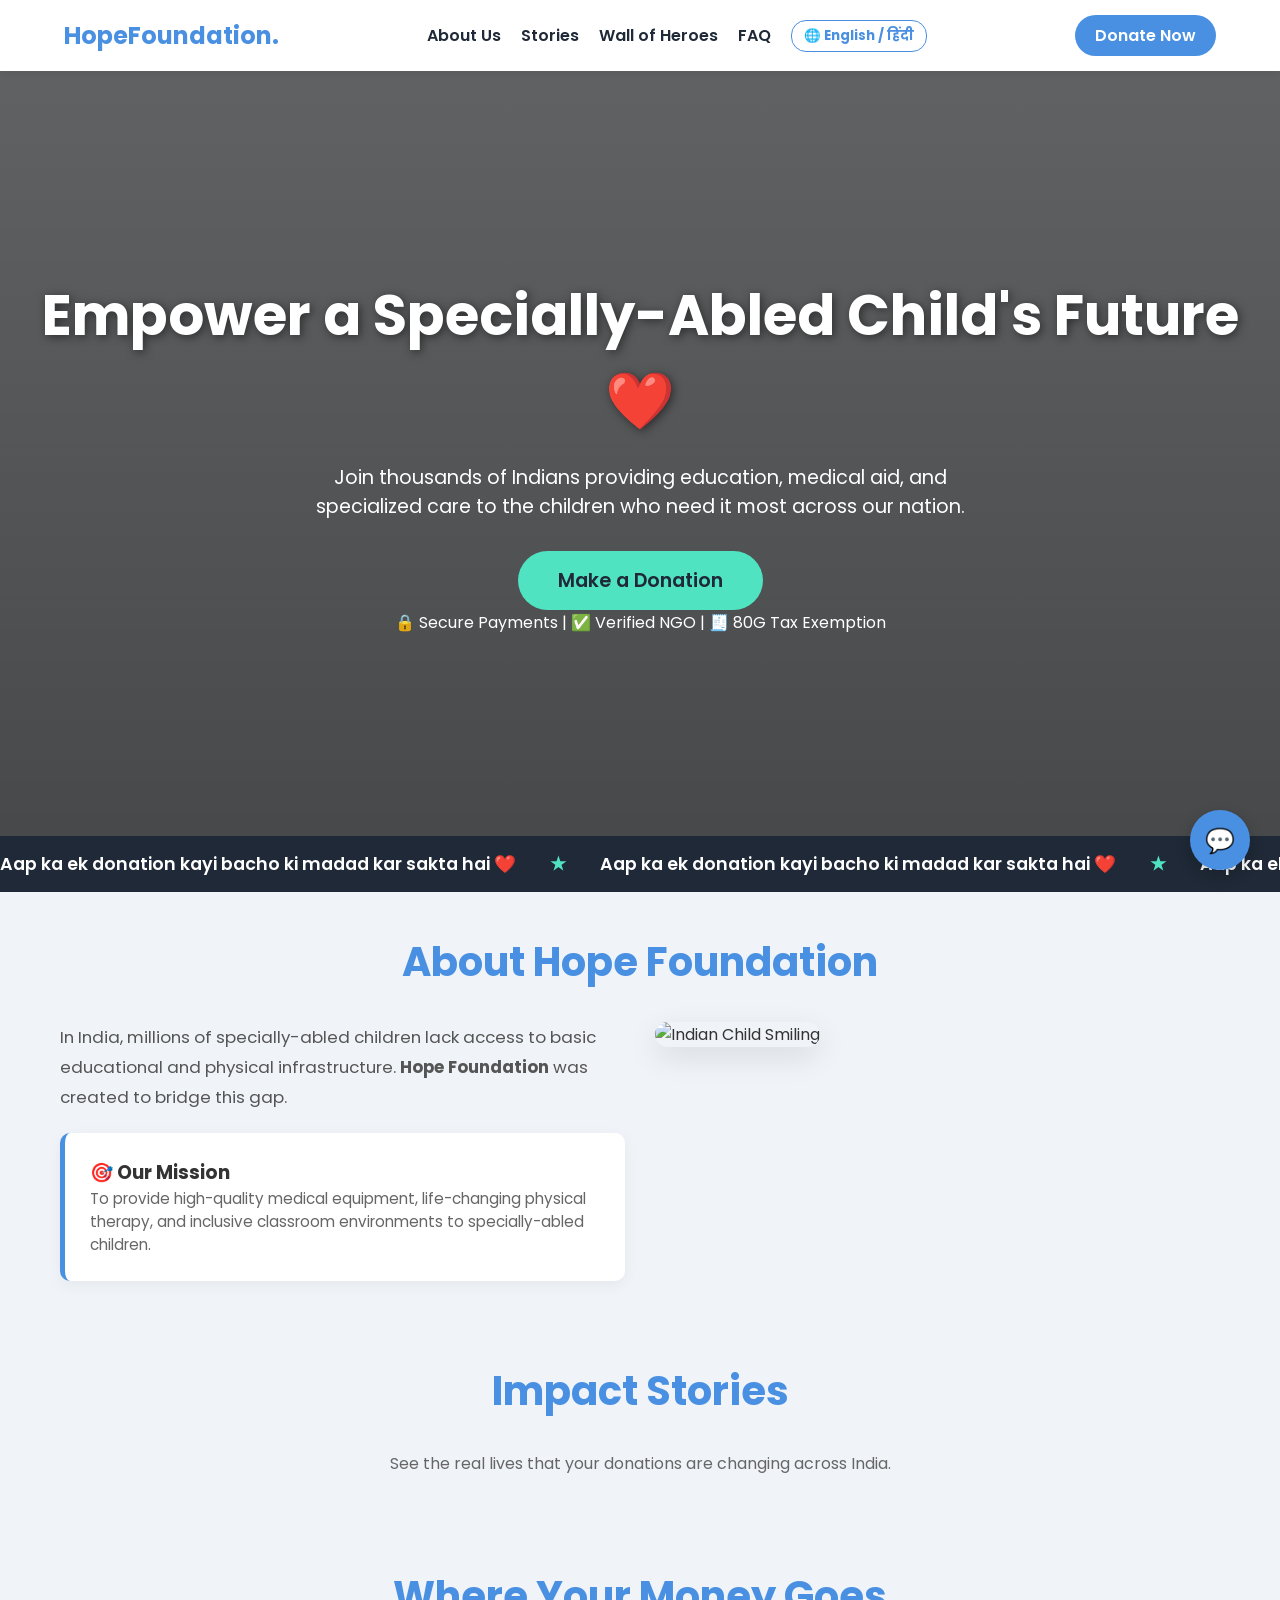
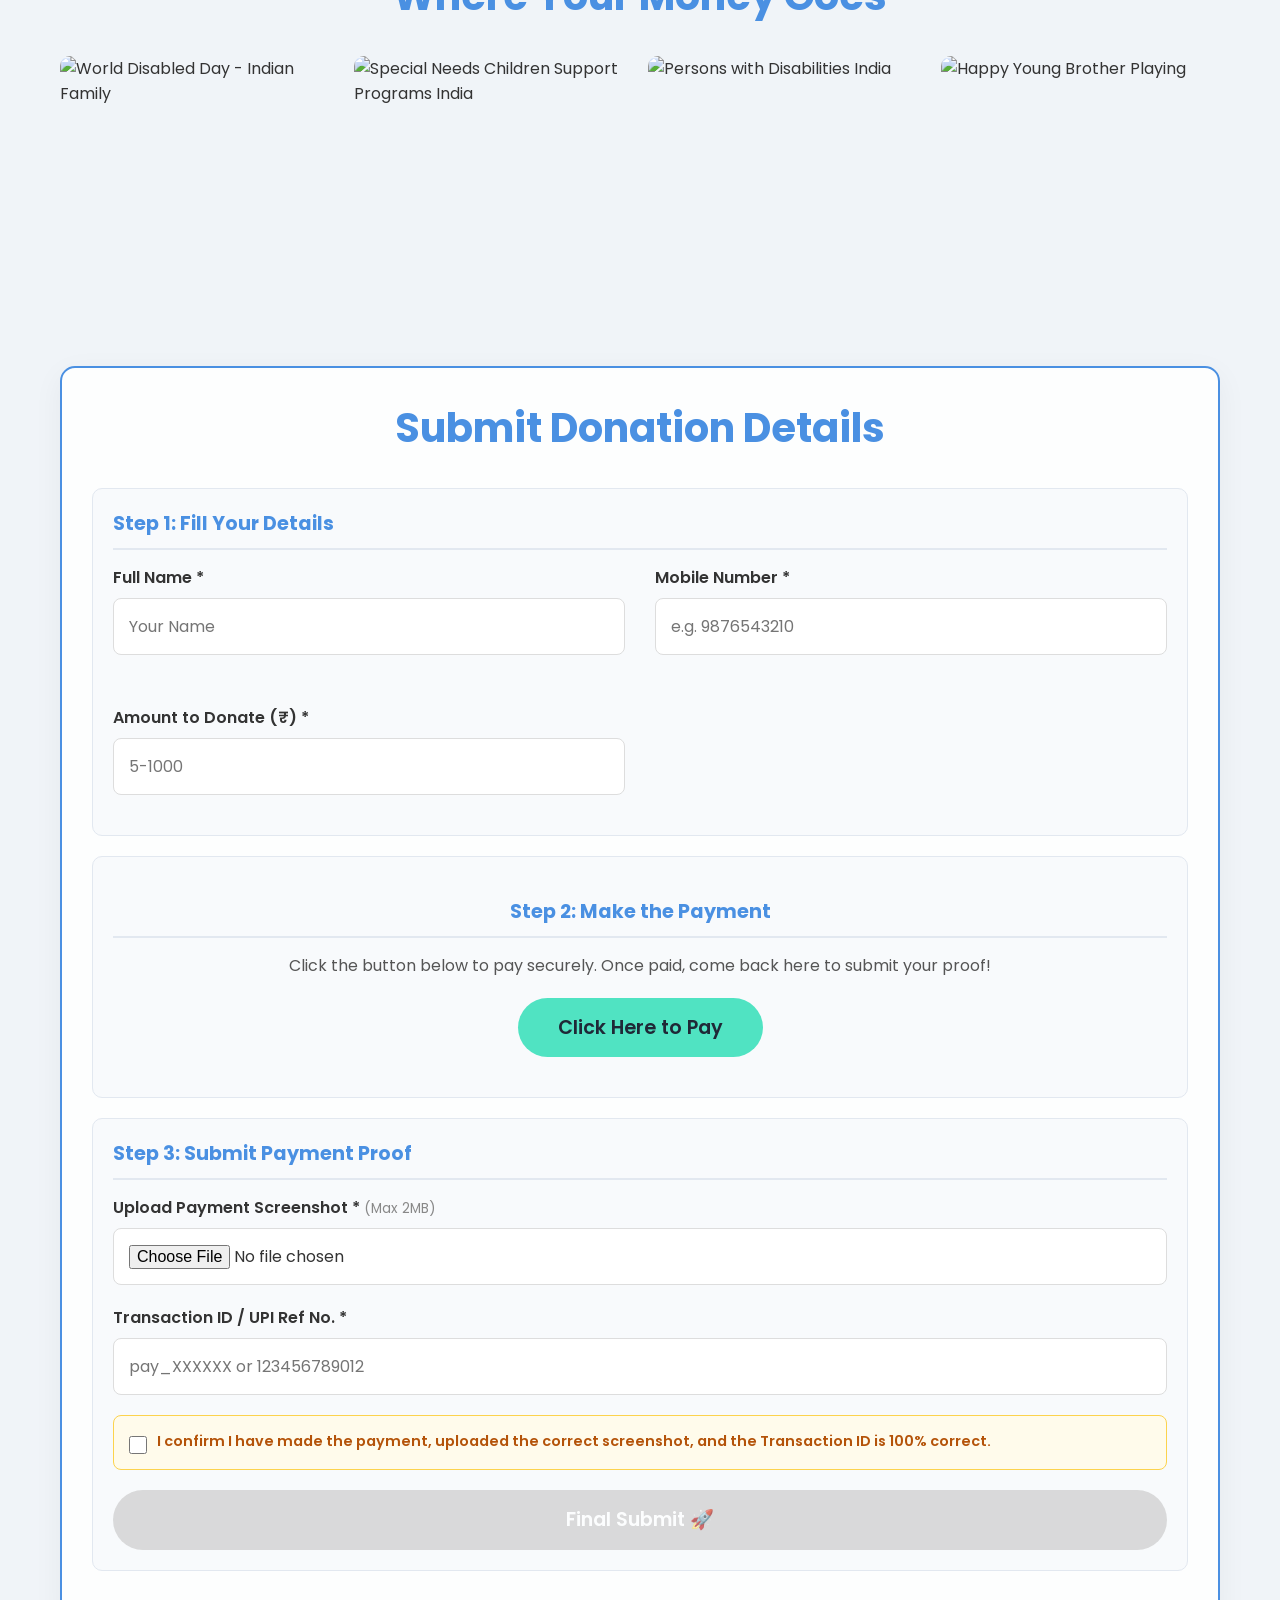
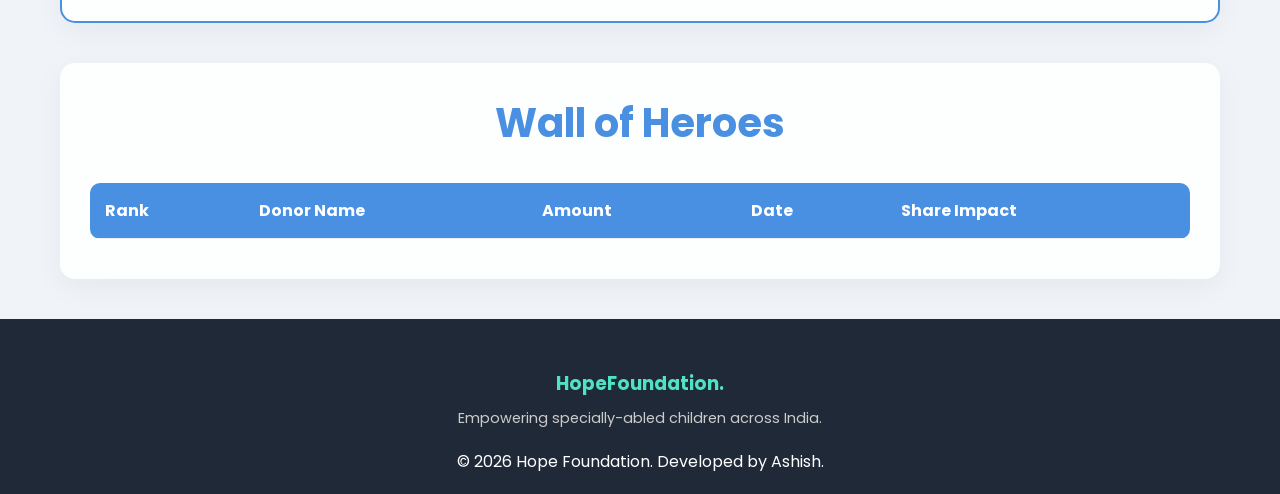
==== commit edaf7a5f: "Update index.html" ====
--- a/templates/index.html
+++ b/templates/index.html
@@ -241,7 +241,7 @@
                         </div>
                         <div class="form-group">
                             <label><span class="en">Amount to Donate (₹)</span><span class="hi">दान राशि (₹)</span> *</label>
-                            <input type="number" id="d_amount" required placeholder="100" min="5">
+                            <input type="number" id="d_amount" required placeholder="5-1000 " min="5">
                         </div>
                     </div>
                 </div>
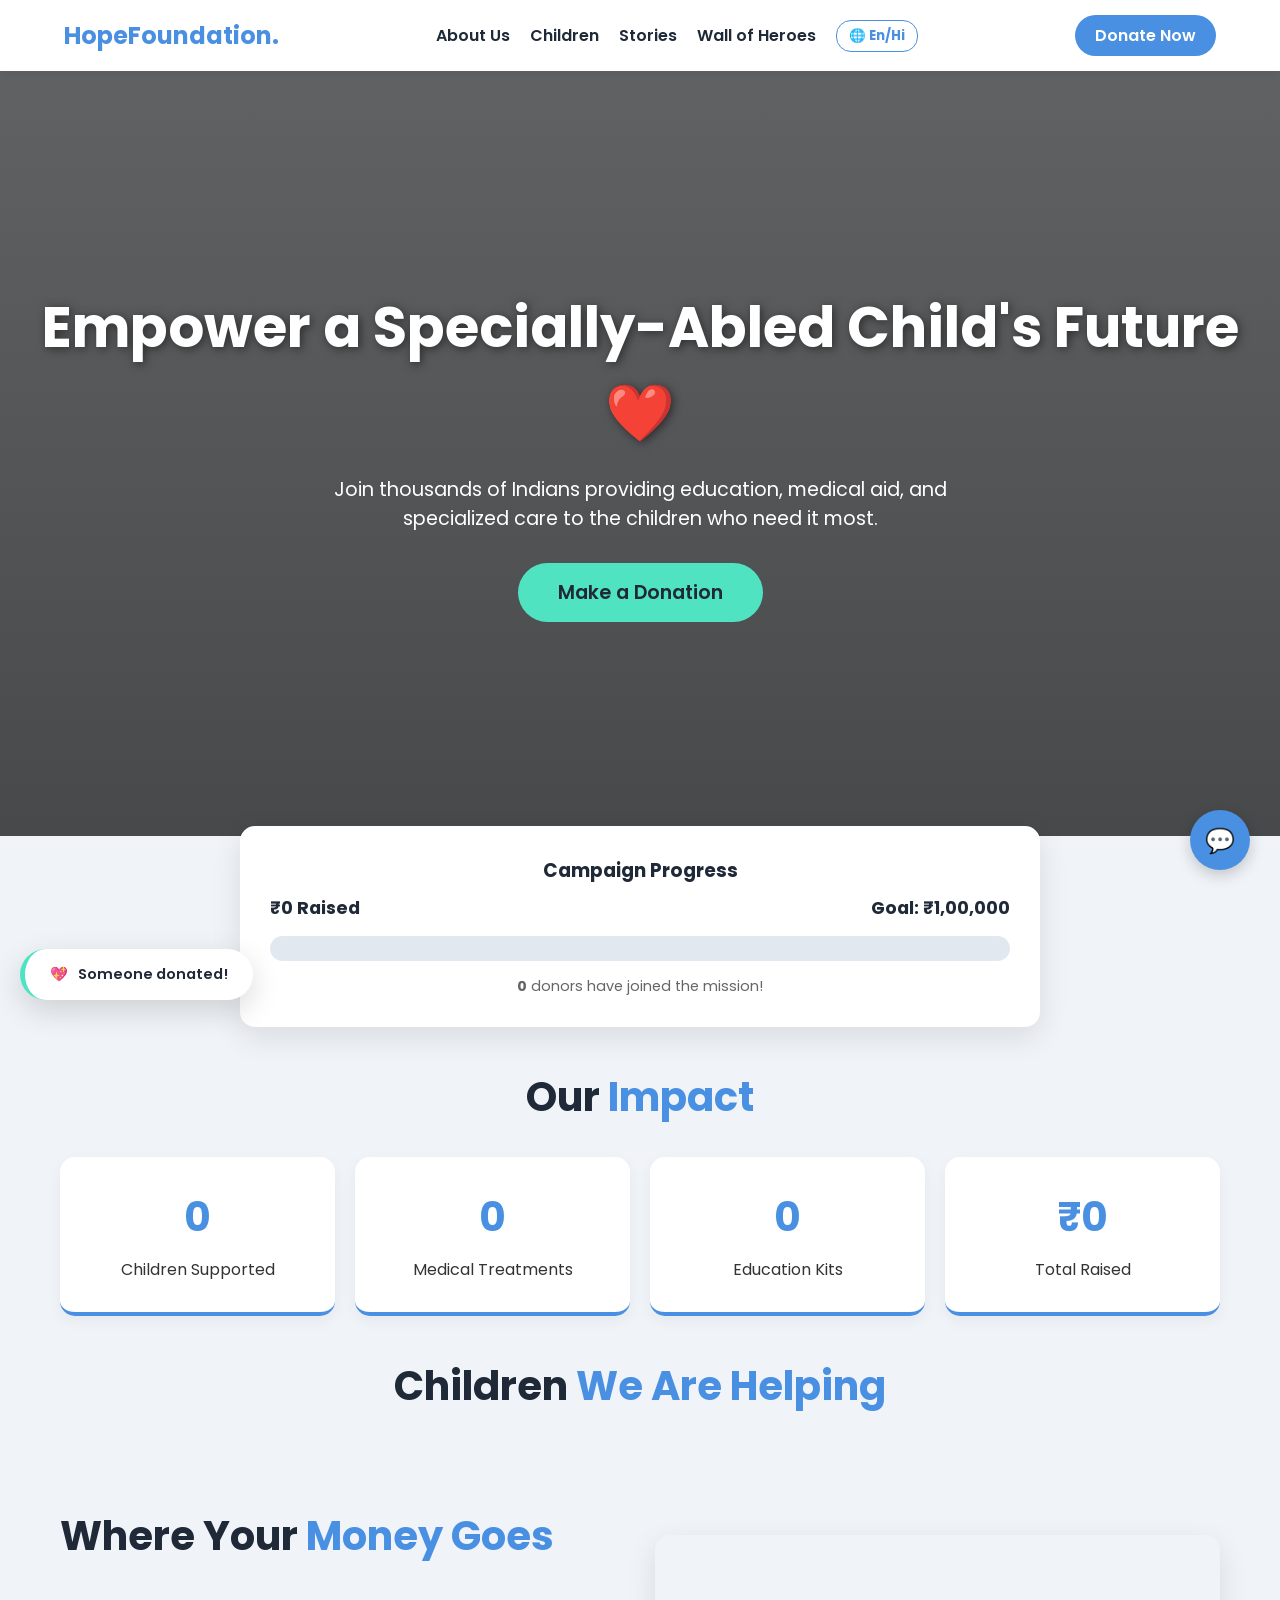
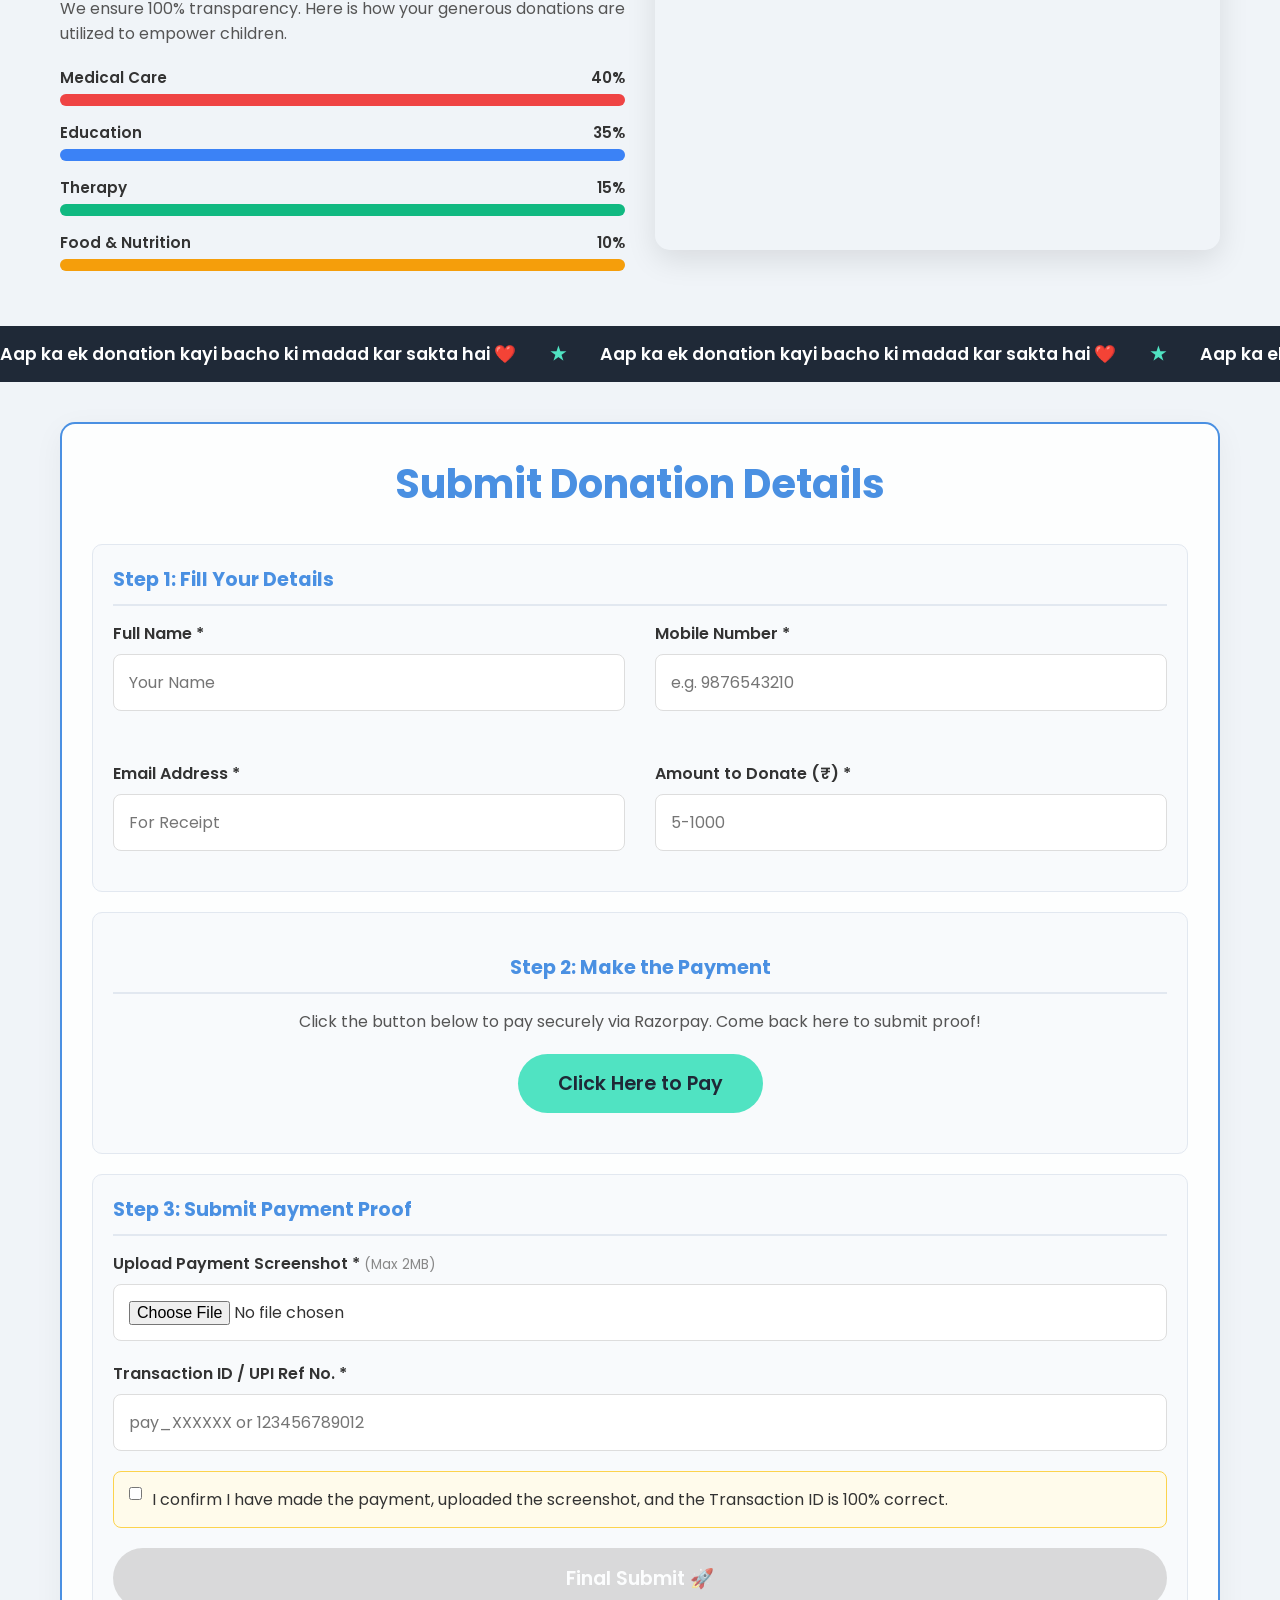
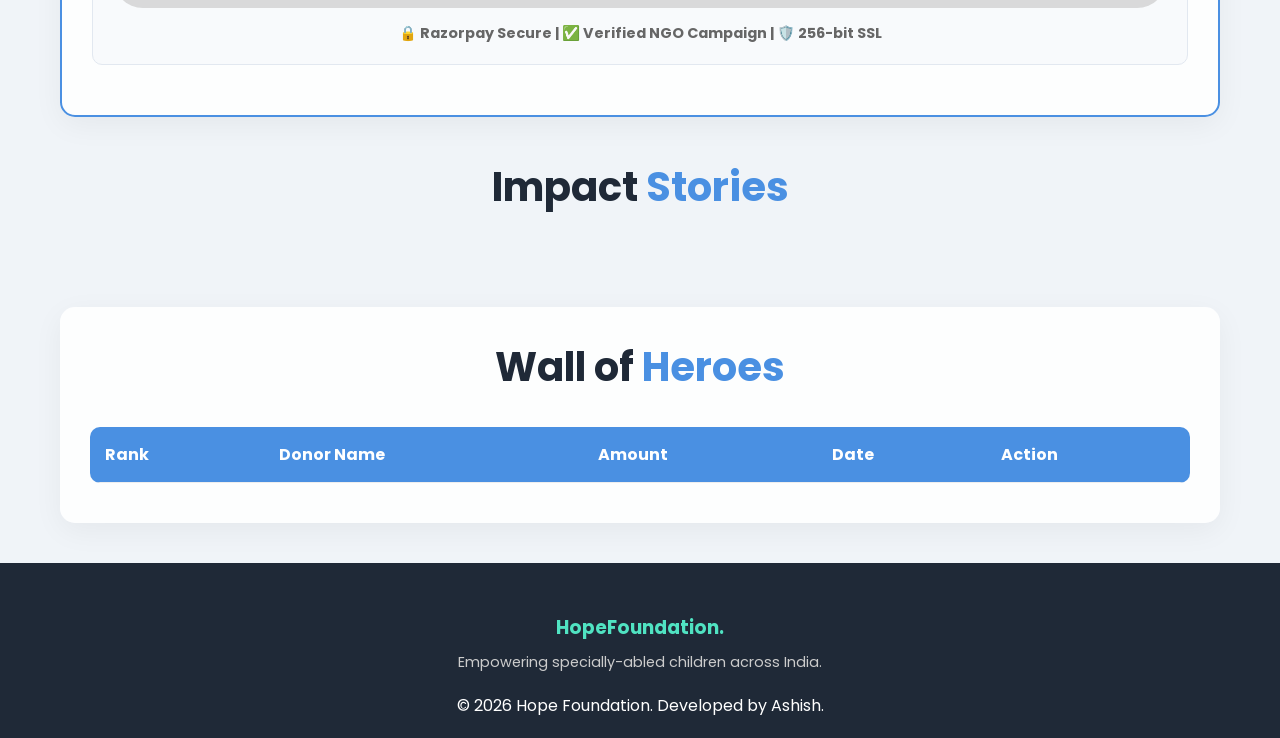
==== commit 8d4a4f89: "Update index.html" ====
--- a/templates/index.html
+++ b/templates/index.html
@@ -4,6 +4,12 @@
     <meta charset="UTF-8">
     <meta name="viewport" content="width=device-width, initial-scale=1.0, maximum-scale=1.0, user-scalable=no">
     <title>Hope Foundation - Empowering Specially-Abled Children in India</title>
+    <meta name="description" content="Empowering specially-abled children across India. Donate to Hope Foundation to provide medical care, education, and therapy.">
+    <meta name="keywords" content="NGO, specially-abled, donation, charity, India, children, Ketto, Milaap">
+    <meta property="og:title" content="Hope Foundation - Empowering Specially-Abled Children">
+    <meta property="og:description" content="Support specially-abled children. Every donation makes a difference.">
+    <meta property="og:image" content="https://images.unsplash.com/photo-1532372320572-cda25653a26d">
+    <link rel="manifest" href="/manifest.json">
     <link href="https://fonts.googleapis.com/css2?family=Poppins:wght@300;400;600;700&display=swap" rel="stylesheet">
     
     <style>
@@ -20,6 +26,9 @@
         h2.section-title { text-align: center; color: var(--dark); font-size: 2.5rem; margin-bottom: 30px; }
         h2.section-title span { color: var(--primary); }
         
+        /* 11. URGENCY BANNER */
+        #urgencyBanner { background: #ef4444; color: white; text-align: center; padding: 12px; font-weight: bold; font-size: 0.95rem; display: none; z-index: 1001; position: relative;}
+        
         nav { background: white; padding: 15px 5%; display: flex; justify-content: space-between; align-items: center; position: sticky; top: 0; z-index: 1000; box-shadow: 0 2px 10px rgba(0,0,0,0.1); }
         .logo { font-size: 1.5rem; font-weight: 700; color: var(--primary); text-decoration: none; }
         .nav-links { list-style: none; display: flex; gap: 20px; align-items: center; transition: 0.3s; }
@@ -47,29 +56,47 @@
         .btn-outline { background: transparent; border: 2px solid var(--primary); color: var(--primary); }
         .btn-outline:hover { background: var(--primary); color: white; }
 
-        .marquee-wrapper { background: var(--dark); overflow: hidden; padding: 15px 0; color: white; display: flex; white-space: nowrap; }
+        /* 1. PROGRESS BAR CSS */
+        .progress-container { background: white; padding: 30px; border-radius: 15px; box-shadow: 0 10px 30px rgba(0,0,0,0.1); margin-top: -50px; position: relative; z-index: 10; text-align: center; max-width: 800px; margin-left: auto; margin-right: auto;}
+        .progress-bar-bg { width: 100%; background: #e2e8f0; border-radius: 20px; height: 25px; margin: 15px 0; overflow: hidden; position: relative; }
+        .progress-bar-fill { height: 100%; background: linear-gradient(90deg, var(--primary), var(--secondary)); border-radius: 20px; width: 0%; transition: width 1.5s ease-in-out; }
+        .stats-text { display: flex; justify-content: space-between; font-weight: bold; color: var(--dark); font-size: 1.1rem; }
+
+        /* 7. IMPACT STATS CSS */
+        .impact-grid { display: grid; grid-template-columns: repeat(auto-fit, minmax(200px, 1fr)); gap: 20px; text-align: center; margin-bottom: 40px; }
+        .impact-card { background: white; padding: 30px; border-radius: 15px; box-shadow: 0 5px 15px rgba(0,0,0,0.05); border-bottom: 4px solid var(--primary); }
+        .impact-card h1 { font-size: 2.5rem; color: var(--primary); margin-bottom: 10px; }
+
+        /* 2. CHILDREN CARDS */
+        .child-grid { display: grid; grid-template-columns: repeat(auto-fit, minmax(280px, 1fr)); gap: 25px; }
+        .child-card { background: white; border-radius: 15px; overflow: hidden; box-shadow: 0 8px 20px rgba(0,0,0,0.05); text-align: center; padding-bottom: 20px; }
+        .child-card img { width: 100%; height: 220px; object-fit: cover; }
+        .child-card h3 { color: var(--dark); margin: 15px 0 5px; font-size: 1.3rem; }
+        .child-card p { color: #666; font-size: 0.95rem; padding: 0 15px; }
+        
+        /* 3. TRANSPARENCY BARS */
+        .t-bar-wrap { margin-bottom: 15px; }
+        .t-label { display: flex; justify-content: space-between; font-weight: 600; margin-bottom: 5px; font-size: 0.95rem;}
+        .t-bg { width: 100%; background: #e2e8f0; height: 12px; border-radius: 10px; }
+        .t-fill { height: 100%; border-radius: 10px; transition: 1s; }
+
+        /* 4. HERO DONOR */
+        .hero-box { background: linear-gradient(135deg, #fffbeb, #fef3c7); border: 2px solid #fbbf24; border-radius: 15px; padding: 20px; text-align: center; margin-bottom: 20px; box-shadow: 0 5px 15px rgba(251, 191, 36, 0.2); }
+
+        .marquee-wrapper { background: var(--dark); overflow: hidden; padding: 15px 0; color: white; display: flex; white-space: nowrap; margin-top: 40px;}
         .marquee-content { display: inline-block; animation: marquee 20s linear infinite; font-weight: 600; font-size: 1.1rem; }
         @keyframes marquee { 0% { transform: translateX(0); } 100% { transform: translateX(-50%); } }
         .marquee-content span { margin: 0 30px; color: var(--secondary); }
 
         .glass-card { background: rgba(255, 255, 255, 0.9); border-radius: 15px; padding: 30px; box-shadow: 0 8px 30px rgba(0,0,0,0.05); margin-bottom: 40px; }
         .grid-2 { display: grid; grid-template-columns: 1fr 1fr; gap: 30px; }
-        
-        .mission-vision-box { background: white; padding: 25px; border-radius: 10px; border-left: 5px solid var(--primary); box-shadow: 0 4px 15px rgba(0,0,0,0.05); margin-bottom: 20px; }
-        .about-image { width: 100%; height: 100%; object-fit: cover; border-radius: 15px; box-shadow: 0 10px 30px rgba(0,0,0,0.1); }
 
         .form-group { margin-bottom: 20px; width: 100%; }
         .form-group label { display: block; margin-bottom: 8px; font-weight: 600; }
-        .form-group input[type="text"], .form-group input[type="tel"], .form-group input[type="email"], .form-group input[type="number"], .form-group textarea, .form-group input[type="file"] { 
-            width: 100%; padding: 15px; border: 1px solid #ddd; border-radius: 8px; outline: none; transition: 0.3s; font-size: 16px !important; background: #fff; -webkit-appearance: none; 
-        }
-        
+        .form-group input, .form-group textarea { width: 100%; padding: 15px; border: 1px solid #ddd; border-radius: 8px; outline: none; transition: 0.3s; font-size: 16px !important; background: #fff; }
         .step-block { background: #f8fafc; border: 1px solid #e2e8f0; border-radius: 10px; padding: 20px; margin-bottom: 20px; }
         .step-title { font-size: 1.2rem; color: var(--primary); font-weight: bold; margin-bottom: 15px; border-bottom: 2px solid #e2e8f0; padding-bottom: 10px; }
-
         .checkbox-container { display: flex; align-items: flex-start; gap: 10px; margin-bottom: 20px; background: #fffbeb; padding: 15px; border-radius: 8px; border: 1px solid #fcd34d; }
-        .checkbox-container input[type="checkbox"] { margin-top: 5px; width: 18px; height: 18px; cursor: pointer; }
-        .checkbox-container label { font-size: 0.9rem; color: #b45309; font-weight: 600; cursor: pointer; }
 
         table { width: 100%; border-collapse: collapse; background: white; border-radius: 10px; overflow: hidden; }
         th, td { padding: 15px; text-align: left; border-bottom: 1px solid #eee; }
@@ -88,13 +115,15 @@
         .story-title { font-size: 1.2rem; color: var(--primary); margin-bottom: 10px; font-weight: bold; }
         .story-text { color: #555; font-size: 0.95rem; line-height: 1.6; }
 
-        .faq-item { border-bottom: 1px solid #ddd; padding: 15px 0; }
-        .faq-question { font-weight: 600; cursor: pointer; display: flex; justify-content: space-between; color: var(--dark); }
-        .faq-answer { display: none; padding-top: 10px; color: #555; font-size: 0.95rem; line-height: 1.6; }
-
+        /* 6. LIVE DONATION NOTIFICATIONS */
         .toast { position: fixed; bottom: -100px; left: 20px; background: white; color: var(--dark); padding: 15px 25px; border-radius: 50px; box-shadow: 0 10px 30px rgba(0,0,0,0.15); border-left: 5px solid var(--secondary); display: flex; align-items: center; gap: 10px; transition: bottom 0.5s cubic-bezier(0.68, -0.55, 0.265, 1.55); z-index: 9999; font-weight: 600; font-size: 0.9rem; max-width: 90vw; }
         .toast.show { bottom: 30px; }
         
+        /* 5. SHARE MODAL */
+        #shareModal { display: none; position: fixed; top: 0; left: 0; width: 100%; height: 100%; background: rgba(0,0,0,0.8); z-index: 10000; justify-content: center; align-items: center; }
+        .share-box { background: white; padding: 40px; border-radius: 15px; text-align: center; max-width: 400px; width: 90%; }
+        .share-btn { display: inline-block; padding: 10px 20px; margin: 10px 5px; border-radius: 30px; color: white; text-decoration: none; font-weight: bold; }
+
         footer { background: var(--dark); color: white; padding: 50px 20px 20px; text-align: center; }
 
         .chat-widget { position: fixed; bottom: 30px; right: 30px; z-index: 9999; }
@@ -110,24 +139,15 @@
         @keyframes fadeIn { from { opacity: 0; transform: translateY(5px); } to { opacity: 1; transform: translateY(0); } }
         .msg-label { font-size: 0.7rem; font-weight: bold; position: absolute; top: -18px; color: #777; white-space: nowrap; }
         .msg.admin { background: #d1fae5; color: #065f46; align-self: flex-start; border-bottom-left-radius: 2px; }
-        .msg.admin .msg-label { left: 5px; }
         .msg.bot { background: #e0e7ff; color: #3730a3; align-self: flex-start; border-bottom-left-radius: 2px; }
-        .msg.bot .msg-label { left: 5px; }
         .msg.user { background: var(--primary); color: white; align-self: flex-end; border-bottom-right-radius: 2px; }
-        .msg.user .msg-label { right: 5px; color: var(--primary); }
 
         @media (max-width: 768px) {
-            .menu-toggle { display: block; }
-            .nav-links { display: none; flex-direction: column; position: absolute; top: 60px; left: 0; width: 100%; background: white; padding: 20px; box-shadow: 0 5px 10px rgba(0,0,0,0.1); }
-            .nav-links.active { display: flex; }
             .hero-banner h1 { font-size: 2.2rem; }
-            .container { padding: 0 15px; }
-            .glass-card { padding: 20px; }
-            h2.section-title { font-size: 2rem; }
             .grid-2 { display: flex; flex-direction: column; gap: 20px; }
-            .form-group[style*="grid-column: span 2"] { grid-column: auto !important; }
             .chat-widget { bottom: 15px; right: 15px; }
             .chat-window { width: calc(100vw - 30px); right: 0; bottom: 70px; height: 60vh; }
+            .progress-container { margin-top: -30px; padding: 20px; }
             .toast { left: 15px; right: 15px; bottom: -100px; justify-content: center; text-align: center; }
         }
     </style>
@@ -135,16 +155,18 @@
 <body>
 
     <canvas id="certCanvas" style="display:none;"></canvas>
+
+    <div id="urgencyBanner">⚠ Urgent: Children are waiting for immediate medical support!</div>
 
     <nav>
         <a href="#" class="logo">HopeFoundation.</a>
         <div class="menu-toggle" onclick="toggleMenu()">☰</div>
         <ul class="nav-links" id="navLinks">
             <li><a href="#about" onclick="toggleMenu()"><span class="en">About Us</span><span class="hi">हमारे बारे में</span></a></li>
+            <li><a href="#children" onclick="toggleMenu()"><span class="en">Children</span><span class="hi">बच्चे</span></a></li>
             <li><a href="#stories" onclick="toggleMenu()"><span class="en">Stories</span><span class="hi">कहानियां</span></a></li>
             <li><a href="#leaderboard" onclick="toggleMenu()"><span class="en">Wall of Heroes</span><span class="hi">दानवीरों की सूची</span></a></li>
-            <li><a href="#faq" onclick="toggleMenu()"><span class="en">FAQ</span><span class="hi">सामान्य प्रश्न</span></a></li>
-            <li><button onclick="toggleLanguage()" class="btn-outline" style="padding: 5px 12px; border-radius: 15px; cursor: pointer; border: 1px solid var(--primary); background: transparent; font-weight: bold; color: var(--primary);">🌐 English / हिंदी</button></li>
+            <li><button onclick="toggleLanguage()" class="btn-outline" style="padding: 5px 12px; border-radius: 15px; cursor: pointer; border: 1px solid var(--primary); background: transparent; font-weight: bold; color: var(--primary);">🌐 En/Hi</button></li>
         </ul>
         <a href="#donate" class="btn" style="padding: 8px 20px;"><span class="en">Donate Now</span><span class="hi">अभी दान करें</span></a>
     </nav>
@@ -154,101 +176,86 @@
             <span class="en">Empower a Specially-Abled Child's Future ❤️</span>
             <span class="hi">एक विशेष-योग्य बच्चे के भविष्य को सशक्त बनाएं ❤️</span>
         </h1>
-        <p style="font-size: 1.2rem; max-width: 700px; margin: 0 auto;">
-            <span class="en">Join thousands of Indians providing education, medical aid, and specialized care to the children who need it most across our nation.</span>
-            <span class="hi">भारत भर में उन बच्चों को शिक्षा और चिकित्सा सहायता प्रदान करने वाले हजारों भारतीयों से जुड़ें जिन्हें इसकी सबसे ज्यादा जरूरत है।</span>
+        <p style="font-size: 1.2rem; max-width: 700px; margin: 0 auto; margin-bottom: 30px;">
+            Join thousands of Indians providing education, medical aid, and specialized care to the children who need it most.
         </p>
-        <div style="display: flex; gap: 15px; justify-content: center; flex-wrap: wrap; margin-top: 30px;">
-            <a href="#donate" class="btn" style="font-size: 1.2rem; padding: 15px 40px; background: var(--secondary); color: var(--dark);">
-                <span class="en">Make a Donation</span><span class="hi">दान करें</span>
-            </a>
+        <a href="#donate" class="btn" style="font-size: 1.2rem; padding: 15px 40px; background: var(--secondary); color: var(--dark);">
+            <span class="en">Make a Donation</span><span class="hi">दान करें</span>
+        </a>
+    </header>
+
+    <div class="container fade-up" style="padding: 0 15px;">
+        <div class="progress-container">
+            <h3 style="margin-bottom: 10px; color: var(--dark);">Campaign Progress</h3>
+            <div class="stats-text">
+                <span id="pb-raised">₹0 Raised</span>
+                <span id="pb-goal">Goal: ₹1,00,000</span>
+            </div>
+            <div class="progress-bar-bg">
+                <div class="progress-bar-fill" id="pb-fill"></div>
+            </div>
+            <p style="color: #666; font-size: 0.9rem;"><strong id="pb-donors">0</strong> donors have joined the mission!</p>
         </div>
-        <div class="trust-badges">
-            <span>🔒 <span class="en">Secure Payments</span><span class="hi">सुरक्षित भुगतान</span></span> | 
-            <span>✅ <span class="en">Verified NGO</span><span class="hi">सत्यापित एनजीओ</span></span> | 
-            <span>🧾 <span class="en">80G Tax Exemption</span><span class="hi">80G कर छूट</span></span>
+    </div>
+
+    <section id="impact" class="container fade-up">
+        <h2 class="section-title">Our <span>Impact</span></h2>
+        <div class="impact-grid">
+            <div class="impact-card"><h1 id="stat-child">0</h1><p>Children Supported</p></div>
+            <div class="impact-card"><h1 id="stat-med">0</h1><p>Medical Treatments</p></div>
+            <div class="impact-card"><h1 id="stat-kits">0</h1><p>Education Kits</p></div>
+            <div class="impact-card"><h1 id="stat-funds">₹0</h1><p>Total Raised</p></div>
         </div>
-    </header>
+    </section>
+
+    <section id="children" class="container fade-up">
+        <h2 class="section-title">Children <span>We Are Helping</span></h2>
+        <div class="child-grid" id="childrenGrid">
+            </div>
+    </section>
+
+    <section id="about" class="container fade-up" style="margin-top: 60px;">
+        <div class="grid-2" style="align-items: center;">
+            <div>
+                <h2 class="section-title" style="text-align: left;">Where Your <span>Money Goes</span></h2>
+                <p style="margin-bottom: 20px; color: #555;">We ensure 100% transparency. Here is how your generous donations are utilized to empower children.</p>
+                <div class="t-bar-wrap"><div class="t-label"><span>Medical Care</span><span id="p-med-t">40%</span></div><div class="t-bg"><div class="t-fill" id="p-med-f" style="background:#ef4444;"></div></div></div>
+                <div class="t-bar-wrap"><div class="t-label"><span>Education</span><span id="p-edu-t">35%</span></div><div class="t-bg"><div class="t-fill" id="p-edu-f" style="background:#3b82f6;"></div></div></div>
+                <div class="t-bar-wrap"><div class="t-label"><span>Therapy</span><span id="p-ther-t">15%</span></div><div class="t-bg"><div class="t-fill" id="p-ther-f" style="background:#10b981;"></div></div></div>
+                <div class="t-bar-wrap"><div class="t-label"><span>Food & Nutrition</span><span id="p-food-t">10%</span></div><div class="t-bg"><div class="t-fill" id="p-food-f" style="background:#f59e0b;"></div></div></div>
+            </div>
+            <div>
+                <iframe id="impactVideo" width="100%" height="315" style="border-radius:15px; box-shadow:0 10px 30px rgba(0,0,0,0.1);" src="" frameborder="0" allowfullscreen></iframe>
+            </div>
+        </div>
+    </section>
 
     <div class="marquee-wrapper fade-up">
         <div class="marquee-content">
             Aap ka ek donation kayi bacho ki madad kar sakta hai ❤️ <span>★</span> 
             Aap ka ek donation kayi bacho ki madad kar sakta hai ❤️ <span>★</span> 
             Aap ka ek donation kayi bacho ki madad kar sakta hai ❤️ <span>★</span> 
-            Aap ka ek donation kayi bacho ki madad kar sakta hai ❤️ <span>★</span>
         </div>
     </div>
 
     <div class="container">
-        
-        <section id="about" class="fade-up" style="margin-bottom: 60px;">
-            <h2 class="section-title"><span class="en">About</span><span class="hi">हमारे बारे में</span> <span>Hope Foundation</span></h2>
-            <div class="grid-2" style="align-items: stretch;">
-                <div style="display: flex; flex-direction: column; justify-content: center;">
-                    <p style="line-height: 1.8; color: #555; margin-bottom: 20px; font-size: 1.05rem;">
-                        <span class="en">In India, millions of specially-abled children lack access to basic educational and physical infrastructure. <strong>Hope Foundation</strong> was created to bridge this gap.</span>
-                        <span class="hi">भारत में, लाखों विशेष रूप से सक्षम बच्चों के पास बुनियादी शैक्षिक ढांचे का अभाव है। <strong>होप फाउंडेशन</strong> को इस अंतर को पाटने के लिए बनाया गया था।</span>
-                    </p>
-                    <div class="mission-vision-box">
-                        <h3>🎯 <span class="en">Our Mission</span><span class="hi">हमारा मिशन</span></h3>
-                        <p style="color: #666; font-size: 0.95rem;">
-                            <span class="en">To provide high-quality medical equipment, life-changing physical therapy, and inclusive classroom environments to specially-abled children.</span>
-                            <span class="hi">विशेष रूप से सक्षम बच्चों को उच्च गुणवत्ता वाले चिकित्सा उपकरण, और समावेशी कक्षा का वातावरण प्रदान करना।</span>
-                        </p>
-                    </div>
-                </div>
-                <div>
-                    <img src="https://images.pexels.com/photos/8948281/pexels-photo-8948281.jpeg?auto=compress&cs=tinysrgb&w=800" alt="Indian Child Smiling" class="about-image">
-                </div>
-            </div>
-        </section>
-
-        <section id="stories" class="fade-up" style="margin-bottom: 60px;">
-            <h2 class="section-title"><span class="en">Impact</span><span class="hi">प्रभाव</span> <span><span class="en">Stories</span><span class="hi">की कहानियाँ</span></span></h2>
-            <p style="text-align: center; color: #666; margin-bottom: 30px; max-width: 700px; margin-inline: auto;">
-                <span class="en">See the real lives that your donations are changing across India.</span>
-                <span class="hi">उन वास्तविक जीवन को देखें जिन्हें आपका दान बदल रहा है।</span>
-            </p>
-            <div id="storiesContainer" class="story-grid">
-                </div>
-        </section>
-
-        <section id="gallery" class="fade-up" style="margin-bottom: 60px;">
-            <h2 class="section-title"><span class="en">Where Your</span><span class="hi">आपका</span> <span><span class="en">Money Goes</span><span class="hi">पैसा कहाँ जाता है</span></span></h2>
-            <div class="gallery">
-                <img src="https://www.sharing4good.org/sites/default/files/styles/article_image/public/field/image/DSC_3664.JPG" alt="World Disabled Day - Indian Family">
-                <img src="https://www.skynettechnologies.com/sites/default/files/special-needs-children-support-programs-india.jpg" alt="Special Needs Children Support Programs India">
-                <img src="https://images.livemint.com/img/2021/12/07/original/India-International-Day-of-Persons-with-Disabilities-9_1638887870401.jpg" alt="Persons with Disabilities India">
-                <img src="https://www.shutterstock.com/image-photo/happy-young-brother-playing-his-260nw-2173952411.jpg" alt="Happy Young Brother Playing">
-            </div>
-        </section>
-
         <section id="donate" class="glass-card fade-up" style="border: 2px solid var(--primary);">
             <h2 class="section-title"><span class="en">Submit</span><span class="hi">जमा करें</span> <span><span class="en">Donation Details</span><span class="hi">दान विवरण</span></span></h2>
             
             <form id="paymentForm">
-                
                 <div class="step-block">
                     <div class="step-title">Step 1: Fill Your Details</div>
                     <div class="grid-2">
-                        <div class="form-group">
-                            <label><span class="en">Full Name</span><span class="hi">पूरा नाम</span> *</label>
-                            <input type="text" id="d_name" required placeholder="Your Name">
-                        </div>
-                        <div class="form-group">
-                            <label><span class="en">Mobile Number</span><span class="hi">मोबाइल नंबर</span> *</label>
-                            <input type="tel" id="d_mobile" required placeholder="e.g. 9876543210">
-                        </div>
-                        <div class="form-group">
-                            <label><span class="en">Amount to Donate (₹)</span><span class="hi">दान राशि (₹)</span> *</label>
-                            <input type="number" id="d_amount" required placeholder="5-1000 " min="5">
-                        </div>
+                        <div class="form-group"><label>Full Name *</label><input type="text" id="d_name" required placeholder="Your Name"></div>
+                        <div class="form-group"><label>Mobile Number *</label><input type="tel" id="d_mobile" required placeholder="e.g. 9876543210"></div>
+                        <div class="form-group"><label>Email Address *</label><input type="email" id="d_email" required placeholder="For Receipt"></div>
+                        <div class="form-group"><label>Amount to Donate (₹) *</label><input type="number" id="d_amount" required placeholder="5-1000" min="5"></div>
                     </div>
                 </div>
 
                 <div class="step-block" style="text-align: center; padding: 40px 20px;">
                     <div class="step-title">Step 2: Make the Payment</div>
-                    <p style="margin-bottom: 20px; color: #555;">Click the button below to pay securely. Once paid, come back here to submit your proof!</p>
+                    <p style="margin-bottom: 20px; color: #555;">Click the button below to pay securely via Razorpay. Come back here to submit proof!</p>
                     <a href="https://razorpay.me/@byashish" target="_blank" class="btn" style="font-size: 1.2rem; padding: 15px 40px; background: var(--secondary); color: var(--dark);">
                         Click Here to Pay
                     </a>
@@ -256,64 +263,81 @@
 
                 <div class="step-block">
                     <div class="step-title">Step 3: Submit Payment Proof</div>
-                    
                     <div class="form-group">
                         <label>Upload Payment Screenshot * <span style="font-weight: normal; color: #888; font-size: 0.85rem;">(Max 2MB)</span></label>
                         <input type="file" id="d_screenshot" accept="image/*" required>
                     </div>
-
                     <div class="form-group">
-                        <label><span class="en">Transaction ID / UPI Ref No.</span><span class="hi">ट्रांजेक्शन आईडी</span> *</label>
+                        <label>Transaction ID / UPI Ref No. *</label>
                         <input type="text" id="d_txn_id" required placeholder="pay_XXXXXX or 123456789012">
                     </div>
-                    
                     <div class="checkbox-container">
                         <input type="checkbox" id="verifyCheck" onchange="toggleSubmitButton()">
-                        <label for="verifyCheck">
-                            <span class="en">I confirm I have made the payment, uploaded the correct screenshot, and the Transaction ID is 100% correct.</span>
-                            <span class="hi">मैं पुष्टि करता हूं कि मैंने भुगतान कर दिया है और ट्रांजेक्शन आईडी 100% सही है।</span>
-                        </label>
+                        <label for="verifyCheck">I confirm I have made the payment, uploaded the screenshot, and the Transaction ID is 100% correct.</label>
                     </div>
+                    <button type="submit" class="btn" id="payBtn" disabled style="width: 100%; height: 60px; font-size: 1.2rem;">Final Submit 🚀</button>
                     
-                    <button type="submit" class="btn" id="payBtn" disabled style="width: 100%; height: 60px; font-size: 1.2rem;">
-                        Final Submit 🚀
-                    </button>
+                    <div style="text-align: center; margin-top: 15px; font-size: 0.9rem; color: #666; font-weight: bold;">
+                        🔒 Razorpay Secure | ✅ Verified NGO Campaign | 🛡️ 256-bit SSL
+                    </div>
                 </div>
-
             </form>
             <p id="payStatus" style="text-align: center; margin-top: 15px; font-weight: bold;"></p>
         </section>
 
+        <section id="stories" class="fade-up" style="margin-bottom: 60px;">
+            <h2 class="section-title">Impact <span>Stories</span></h2>
+            <div id="storiesContainer" class="story-grid"></div>
+        </section>
+
         <section id="leaderboard" class="glass-card fade-up">
-            <h2 class="section-title"><span class="en">Wall of</span><span class="hi">दानवीरों की</span> <span><span class="en">Heroes</span><span class="hi">सूची</span></span></h2>
+            <h2 class="section-title">Wall of <span>Heroes</span></h2>
+            
+            <div id="heroMonthContainer" style="display: none;">
+                <div class="hero-box">
+                    <h3 style="color: #d97706; margin-bottom: 5px;">🏆 Hero of the Month</h3>
+                    <h1 id="heroName" style="color: var(--dark);">Loading...</h1>
+                    <p style="font-weight: bold; color: var(--primary); font-size: 1.2rem;" id="heroAmount">₹0 Donated</p>
+                </div>
+            </div>
+
             <div style="overflow-x: auto; padding-bottom: 10px;">
                 <table>
                     <thead>
-                        <tr>
-                            <th>Rank</th>
-                            <th>Donor Name</th>
-                            <th>Amount</th>
-                            <th>Date</th>
-                            <th>Share Impact</th>
-                        </tr>
+                        <tr><th>Rank</th><th>Donor Name</th><th>Amount</th><th>Date</th><th>Action</th></tr>
                     </thead>
                     <tbody id="leaderboardBody"></tbody>
                 </table>
             </div>
         </section>
-
+    </div>
+
+    <div id="shareModal">
+        <div class="share-box">
+            <h2 style="color: var(--primary); margin-bottom: 10px;">Thank you! ❤️</h2>
+            <p style="margin-bottom: 20px; color: #555;">Your donation is successfully submitted. Please share your impact to inspire others!</p>
+            <a id="waShare" href="#" target="_blank" class="share-btn" style="background: #25D366;">📱 WhatsApp</a>
+            <a id="fbShare" href="#" target="_blank" class="share-btn" style="background: #1877F2;">🌐 Facebook</a>
+            <a id="xShare" href="#" target="_blank" class="share-btn" style="background: #000000;">🐦 X (Twitter)</a>
+            <br><br>
+            <button onclick="document.getElementById('shareModal').style.display='none'" class="btn-outline" style="padding: 8px 15px; border-radius: 20px; cursor: pointer;">Close</button>
+        </div>
+    </div>
+
+    <div id="liveToast" class="toast">
+        <span>💖</span> <span id="toastMsg">Someone donated!</span>
     </div>
 
     <div class="chat-widget">
         <div class="chat-window" id="chatWindow">
             <div class="chat-header"><span>💬 Support Chat</span><span class="chat-close" onclick="toggleChat()">✖</span></div>
             <form id="chatStartForm">
-                <p style="text-align: center; color: #555;">Enter details to start chatting.</p>
+                <p style="text-align: center; color: #555; padding:15px;">Enter details to start chatting.</p>
                 <div class="form-group" style="padding: 0 15px;"><input type="text" id="c_name" required placeholder="Your Name"></div>
                 <div class="form-group" style="padding: 0 15px;"><input type="email" id="c_email" required placeholder="Your Email"></div>
                 <div style="padding: 0 15px;"><button type="submit" class="btn" style="width: 100%;">Start Chat</button></div>
             </form>
-            <div id="chatUi">
+            <div id="chatUi" style="display: none; flex-direction: column; height: 100%;">
                 <div class="chat-body" id="chatBody"></div>
                 <div class="chat-footer">
                     <input type="text" id="chatMsgInput" class="chat-input" placeholder="Type a message..." onkeypress="handleChatEnter(event)">
@@ -331,216 +355,217 @@
     </footer>
 
     <script>
-        // Animations
+        // 14. PWA Registration
+        if ('serviceWorker' in navigator) {
+            window.addEventListener('load', () => { navigator.serviceWorker.register('/sw.js'); });
+        }
+
         const observer = new IntersectionObserver((entries) => { entries.forEach(entry => { if(entry.isIntersecting) entry.target.classList.add('visible'); }); }, { threshold: 0.1 });
         document.querySelectorAll('.fade-up').forEach(el => observer.observe(el));
 
-        // Mobile Menu
         function toggleMenu() { document.getElementById('navLinks').classList.toggle('active'); }
-        
-        // Language Toggle Logic
         function toggleLanguage() { document.body.classList.toggle('lang-hi'); }
-
-        // Form Submit Enable
         function toggleSubmitButton() { document.getElementById('payBtn').disabled = !document.getElementById('verifyCheck').checked; }
 
-        // IMAGE COMPRESSION
         async function compressImage(file) {
             return new Promise((resolve) => {
-                const reader = new FileReader();
-                reader.readAsDataURL(file);
+                const reader = new FileReader(); reader.readAsDataURL(file);
                 reader.onload = event => {
-                    const img = new Image();
-                    img.src = event.target.result;
+                    const img = new Image(); img.src = event.target.result;
                     img.onload = () => {
-                        const canvas = document.createElement('canvas');
-                        const MAX_WIDTH = 600; 
-                        const scaleSize = MAX_WIDTH / img.width;
-                        canvas.width = MAX_WIDTH;
-                        canvas.height = img.height * scaleSize;
-                        const ctx = canvas.getContext('2d');
-                        ctx.drawImage(img, 0, 0, canvas.width, canvas.height);
+                        const canvas = document.createElement('canvas'); const scaleSize = 600 / img.width;
+                        canvas.width = 600; canvas.height = img.height * scaleSize;
+                        canvas.getContext('2d').drawImage(img, 0, 0, canvas.width, canvas.height);
                         resolve(canvas.toDataURL('image/jpeg', 0.6)); 
                     }
                 };
             });
         }
 
-        document.addEventListener("DOMContentLoaded", () => {
+        document.addEventListener("DOMContentLoaded", async () => {
+            await fetchPublicData();
             fetchLeaderboard();
             fetchStories();
+            startLiveNotifications();
 
             document.getElementById('paymentForm').addEventListener('submit', async (e) => {
                 e.preventDefault();
-                const btn = document.getElementById('payBtn');
-                const status = document.getElementById('payStatus');
+                const btn = document.getElementById('payBtn'); const status = document.getElementById('payStatus');
                 btn.innerText = "Compressing & Submitting..."; btn.disabled = true;
 
-                const txn_data_string = "TXN ID: " + document.getElementById('d_txn_id').value;
-                const fileInput = document.getElementById('d_screenshot');
-                let base64Image = "";
-
-                if (fileInput.files.length > 0) {
-                    base64Image = await compressImage(fileInput.files[0]);
-                }
+                let base64Image = ""; const fileInput = document.getElementById('d_screenshot');
+                if (fileInput.files.length > 0) { base64Image = await compressImage(fileInput.files[0]); }
 
                 const data = {
-                    name: document.getElementById('d_name').value,
-                    mobile: document.getElementById('d_mobile').value,
-                    email: txn_data_string, 
-                    amount: document.getElementById('d_amount').value,
-                    screenshot: base64Image
+                    name: document.getElementById('d_name').value, mobile: document.getElementById('d_mobile').value,
+                    email: document.getElementById('d_email').value + " | TXN ID: " + document.getElementById('d_txn_id').value, 
+                    amount: document.getElementById('d_amount').value, screenshot: base64Image
                 };
 
                 try {
                     const res = await fetch('/api/submit_donation', { method: 'POST', headers: {'Content-Type': 'application/json'}, body: JSON.stringify(data) });
                     const result = await res.json();
                     if(result.status === 'success'){
-                        status.style.color = "green"; 
-                        status.innerText = "Thank you! Pending verification.";
                         document.getElementById('paymentForm').reset();
-                        document.getElementById('verifyCheck').checked = false; 
+                        document.getElementById('verifyCheck').checked = false;
+                        showShareModal(); // 5. SHOW SHARE MODAL
                     } else { status.style.color = "red"; status.innerText = "Error."; btn.disabled = false; }
                 } catch (err) { status.style.color = "red"; status.innerText = "Error."; btn.disabled = false; } 
                 finally { btn.innerText = "Final Submit 🚀"; }
             });
         });
 
-        // FETCH SUCCESS STORIES
-        async function fetchStories() {
+        // FETCH ALL PUBLIC DATA IN ONE CALL
+        async function fetchPublicData() {
             try {
-                const res = await fetch('/api/stories');
-                const stories = await res.json();
-                const container = document.getElementById('storiesContainer');
-                if(stories.length === 0) {
-                    container.innerHTML = '<p style="text-align:center; width:100%; color:#888;">No stories added yet. Check back soon!</p>';
-                    return;
+                const res = await fetch('/api/public_data'); const data = await res.json();
+                
+                // Urgency Banner
+                if(data.settings.urgency_msg) {
+                    document.getElementById('urgencyBanner').innerText = data.settings.urgency_msg;
+                    document.getElementById('urgencyBanner').style.display = 'block';
                 }
-                container.innerHTML = '';
-                stories.forEach(s => {
-                    container.innerHTML += `
-                    <div class="story-card">
-                        <img src="${s.image_url}" alt="Story Image" class="story-img">
-                        <div class="story-body">
-                            <div class="story-title">${s.title}</div>
-                            <div class="story-text">${s.content}</div>
+
+                // Progress Bar
+                const raised = data.stats.total_amount; const goal = data.settings.goal_amount;
+                document.getElementById('pb-raised').innerText = `₹${raised.toLocaleString('en-IN')} Raised`;
+                document.getElementById('pb-goal').innerText = `Goal: ₹${goal.toLocaleString('en-IN')}`;
+                document.getElementById('pb-donors').innerText = data.stats.total_donors;
+                const pct = Math.min((raised / goal) * 100, 100);
+                setTimeout(() => { document.getElementById('pb-fill').style.width = `${pct}%`; }, 500);
+
+                // Impact Stats
+                document.getElementById('stat-child').innerText = data.settings.stats_children;
+                document.getElementById('stat-med').innerText = data.settings.stats_medical;
+                document.getElementById('stat-kits').innerText = data.settings.stats_kits;
+                document.getElementById('stat-funds').innerText = `₹${raised.toLocaleString('en-IN')}`;
+
+                // Transparency Bars
+                document.getElementById('p-med-t').innerText = `${data.settings.med_pct}%`;
+                document.getElementById('p-edu-t').innerText = `${data.settings.edu_pct}%`;
+                document.getElementById('p-ther-t').innerText = `${data.settings.ther_pct}%`;
+                document.getElementById('p-food-t').innerText = `${data.settings.food_pct}%`;
+                setTimeout(() => {
+                    document.getElementById('p-med-f').style.width = `${data.settings.med_pct}%`;
+                    document.getElementById('p-edu-f').style.width = `${data.settings.edu_pct}%`;
+                    document.getElementById('p-ther-f').style.width = `${data.settings.ther_pct}%`;
+                    document.getElementById('p-food-f').style.width = `${data.settings.food_pct}%`;
+                }, 500);
+
+                // Video
+                document.getElementById('impactVideo').src = data.settings.yt_url;
+
+                // Children Grid
+                const cGrid = document.getElementById('childrenGrid');
+                data.children.forEach(c => {
+                    const cpct = Math.min((c.raised_amount / c.goal_amount) * 100, 100);
+                    cGrid.innerHTML += `
+                    <div class="child-card">
+                        <img src="${c.image_url}" alt="${c.name}">
+                        <h3>${c.name} - Age ${c.age}</h3>
+                        <p style="font-weight:bold; color:var(--primary);">${c.condition}</p>
+                        <p style="margin-bottom:10px; height: 45px; overflow:hidden;">${c.description}</p>
+                        <div style="padding: 0 20px;">
+                            <div class="progress-bar-bg" style="height:10px; margin: 5px 0;"><div class="progress-bar-fill" style="width:${cpct}%;"></div></div>
+                            <div style="display:flex; justify-content:space-between; font-size:0.8rem; font-weight:bold;">
+                                <span>Raised: ₹${c.raised_amount}</span><span>Goal: ₹${c.goal_amount}</span>
+                            </div>
+                            <a href="#donate" class="btn" style="padding:8px; width:100%; margin-top:10px; border-radius:10px;">Donate for ${c.name}</a>
                         </div>
                     </div>`;
                 });
-            } catch(e) { console.error("Error loading stories"); }
-        }
-
-        // LEADERBOARD WITH DONOR BADGES
+
+                // Hero of Month
+                if(data.hero) {
+                    document.getElementById('heroMonthContainer').style.display = 'block';
+                    document.getElementById('heroName').innerText = data.hero.name;
+                    document.getElementById('heroAmount').innerText = `₹${data.hero.amount.toLocaleString('en-IN')} Donated`;
+                }
+
+            } catch(e) { console.error("Error fetching public data", e); }
+        }
+
+        // 5. SHOW SHARE MODAL
+        function showShareModal() {
+            const url = encodeURIComponent(window.location.href);
+            const text = encodeURIComponent("I just supported specially-abled children ❤️ Join the mission and make an impact!");
+            document.getElementById('waShare').href = `https://wa.me/?text=${text} ${url}`;
+            document.getElementById('fbShare').href = `https://www.facebook.com/sharer/sharer.php?u=${url}`;
+            document.getElementById('xShare').href = `https://twitter.com/intent/tweet?text=${text}&url=${url}`;
+            document.getElementById('shareModal').style.display = 'flex';
+        }
+
+        // 6. LIVE NOTIFICATIONS
+        let latestDonations = [];
+        async function startLiveNotifications() {
+            try {
+                const res = await fetch('/api/latest_donation'); latestDonations = await res.json();
+                if(latestDonations.length > 0) {
+                    setInterval(() => {
+                        const randomDonor = latestDonations[Math.floor(Math.random() * latestDonations.length)];
+                        const toast = document.getElementById('liveToast');
+                        document.getElementById('toastMsg').innerText = `${randomDonor.name} just donated ₹${randomDonor.amount} ❤️`;
+                        toast.classList.add('show');
+                        setTimeout(() => toast.classList.remove('show'), 4000);
+                    }, 12000); // Show every 12 seconds
+                }
+            } catch(e) {}
+        }
+
+        // EXISTING FETCH STORIES
+        async function fetchStories() {
+            const res = await fetch('/api/stories'); const stories = await res.json();
+            const container = document.getElementById('storiesContainer');
+            if(stories.length === 0) { container.innerHTML = '<p style="text-align:center; width:100%;">No stories added yet.</p>'; return; }
+            stories.forEach(s => {
+                container.innerHTML += `<div class="story-card"><img src="${s.image_url}" class="story-img"><div class="story-body"><div class="story-title">${s.title}</div><div class="story-text">${s.content}</div></div></div>`;
+            });
+        }
+
+        // EXISTING LEADERBOARD + 9. RECEIPT BUTTON
         async function fetchLeaderboard() {
             const res = await fetch('/api/leaderboard'); const data = await res.json();
             const tbody = document.getElementById('leaderboardBody'); tbody.innerHTML = '';
-            
             data.forEach((d, i) => { 
-                // BADGE LOGIC
-                let badgeClass = 'badge-bronze'; let badgeIcon = '🥉 Hero';
-                if(d.amount >= 5000) { badgeClass = 'badge-gold'; badgeIcon = '🥇 VIP Gold'; }
-                else if (d.amount >= 1000) { badgeClass = 'badge-silver'; badgeIcon = '🥈 Silver'; }
-
-                tbody.innerHTML += `
-                <tr>
+                let bClass = 'badge-bronze'; let bIcon = '🥉 Hero';
+                if(d.amount >= 5000) { bClass = 'badge-gold'; bIcon = '🥇 Gold'; } else if (d.amount >= 1000) { bClass = 'badge-silver'; bIcon = '🥈 Silver'; }
+                tbody.innerHTML += `<tr>
                     <td><strong>#${i + 1}</strong></td>
-                    <td>
-                        <strong>${d.name}</strong> 
-                        <span class="donor-badge ${badgeClass}">${badgeIcon}</span>
-                    </td>
+                    <td><strong>${d.name}</strong> <span class="donor-badge ${bClass}">${bIcon}</span></td>
                     <td style="color:var(--primary);font-weight:bold;">₹${d.amount.toLocaleString('en-IN')}</td>
                     <td>${new Date(d.date).toLocaleDateString()}</td>
-                    <td>
-                        <button onclick="generateCertificate('${d.name}')" class="btn" style="padding: 5px 10px; font-size: 0.8rem; background: var(--secondary); color: var(--dark);">
-                            📸 Share
-                        </button>
+                    <td style="display:flex; gap:5px;">
+                        <button onclick="generateCertificate('${d.name}')" class="btn" style="padding: 5px 10px; font-size: 0.8rem; background: var(--secondary); color: var(--dark);">📸 Share</button>
+                        <a href="/receipt/${d.id}" target="_blank" class="btn-outline" style="padding: 5px 10px; font-size: 0.8rem; border-radius: 30px; text-decoration:none;">📄 Receipt</a>
                     </td>
                 </tr>`; 
             });
         }
 
-        // PROFESSIONAL SHARE YOUR IMPACT GENERATOR (No Amount)
+        // CERTIFICATE LOGIC (Unchanged)
         function generateCertificate(name) {
-            const canvas = document.getElementById('certCanvas');
-            canvas.width = 1080; canvas.height = 1080; 
-            const ctx = canvas.getContext('2d');
-
-            // Premium Navy Blue to Slate Gradient
-            let grad = ctx.createLinearGradient(0, 0, 1080, 1080);
-            grad.addColorStop(0, '#0f2027');
-            grad.addColorStop(0.5, '#203a43');
-            grad.addColorStop(1, '#2c5364');
-            ctx.fillStyle = grad;
-            ctx.fillRect(0, 0, 1080, 1080);
-
-            // Elegant Gold Double Borders
-            ctx.strokeStyle = '#D4AF37'; // Classic Gold
-            ctx.lineWidth = 10;
-            ctx.strokeRect(40, 40, 1000, 1000);
-            ctx.lineWidth = 2;
-            ctx.strokeRect(55, 55, 970, 970);
-
-            // Title
-            ctx.fillStyle = '#ffffff';
-            ctx.textAlign = 'center';
-            ctx.font = 'bold 70px "Times New Roman", Times, serif';
-            ctx.fillText('HOPE FOUNDATION', 540, 200);
-            
-            // Subtitle
-            ctx.fillStyle = '#D4AF37';
-            ctx.font = 'italic 45px Georgia, serif';
-            ctx.fillText('Certificate of Appreciation', 540, 300);
-            
-            // Body Text
-            ctx.fillStyle = '#dddddd';
-            ctx.font = '35px Arial';
-            ctx.fillText('THIS IS PROUDLY PRESENTED TO', 540, 480);
-
-            // Name (Gold and Large)
-            ctx.font = 'bold 90px "Times New Roman", Times, serif';
-            ctx.fillStyle = '#D4AF37'; 
-            ctx.fillText(name.toUpperCase(), 540, 600);
-
-            // Cause Text (Amount Removed)
-            ctx.fillStyle = '#ffffff';
-            ctx.font = '35px Arial';
-            ctx.fillText('For their generous support and invaluable contribution', 540, 720);
-            ctx.fillText('to empowering specially-abled children in India.', 540, 780);
-
-            // Signature Line
-            ctx.beginPath();
-            ctx.moveTo(340, 900);
-            ctx.lineTo(740, 900);
-            ctx.strokeStyle = '#D4AF37';
-            ctx.lineWidth = 2;
-            ctx.stroke();
-            
-            ctx.font = 'italic 25px Georgia';
-            ctx.fillStyle = '#aaaaaa';
-            ctx.fillText('Authorized Signature', 540, 940);
-
-            // Highlighted URL at the bottom
-            ctx.font = 'bold 28px Arial';
-            ctx.fillStyle = '#50E3C2'; // Bright Cyan color to look like a link
-            ctx.fillText('hope-foundation-empowering-children.onrender.com', 540, 1020);
-
-            // Trigger Download
-            const link = document.createElement('a');
-            link.download = `HopeFoundation_Impact_${name}.png`;
-            link.href = canvas.toDataURL('image/png');
-            link.click();
-            alert("Your premium certificate is downloading! Share it on Instagram or WhatsApp and tag our website link!");
-        }
-
-        // Live Chat Logic
-        let chatSessionId = localStorage.getItem('chatSessionId');
-        let chatPollInterval; let loadedMessageCount = 0; 
+            const canvas = document.getElementById('certCanvas'); canvas.width = 1080; canvas.height = 1080; const ctx = canvas.getContext('2d');
+            let grad = ctx.createLinearGradient(0, 0, 1080, 1080); grad.addColorStop(0, '#0f2027'); grad.addColorStop(0.5, '#203a43'); grad.addColorStop(1, '#2c5364');
+            ctx.fillStyle = grad; ctx.fillRect(0, 0, 1080, 1080);
+            ctx.strokeStyle = '#D4AF37'; ctx.lineWidth = 10; ctx.strokeRect(40, 40, 1000, 1000); ctx.lineWidth = 2; ctx.strokeRect(55, 55, 970, 970);
+            ctx.fillStyle = '#ffffff'; ctx.textAlign = 'center'; ctx.font = 'bold 70px "Times New Roman"'; ctx.fillText('HOPE FOUNDATION', 540, 200);
+            ctx.fillStyle = '#D4AF37'; ctx.font = 'italic 45px Georgia'; ctx.fillText('Certificate of Appreciation', 540, 300);
+            ctx.fillStyle = '#dddddd'; ctx.font = '35px Arial'; ctx.fillText('THIS IS PROUDLY PRESENTED TO', 540, 480);
+            ctx.font = 'bold 90px "Times New Roman"'; ctx.fillStyle = '#D4AF37'; ctx.fillText(name.toUpperCase(), 540, 600);
+            ctx.fillStyle = '#ffffff'; ctx.font = '35px Arial'; ctx.fillText('For their generous support to empower', 540, 720); ctx.fillText('specially-abled children in India.', 540, 780);
+            ctx.beginPath(); ctx.moveTo(340, 900); ctx.lineTo(740, 900); ctx.strokeStyle = '#D4AF37'; ctx.stroke();
+            ctx.font = 'italic 25px Georgia'; ctx.fillStyle = '#aaaaaa'; ctx.fillText('Authorized Signature', 540, 940);
+            ctx.font = 'bold 28px Arial'; ctx.fillStyle = '#50E3C2'; ctx.fillText('hope-foundation.onrender.com', 540, 1020);
+            const link = document.createElement('a'); link.download = `HopeFoundation_${name}.png`; link.href = canvas.toDataURL('image/png'); link.click();
+        }
+
+        // CHAT LOGIC (10. Smart Chatbot handled backend, frontend just polls)
+        let chatSessionId = localStorage.getItem('chatSessionId'); let chatPollInterval; let loadedMessageCount = 0; 
         function toggleChat() {
             const win = document.getElementById('chatWindow');
             win.style.display = win.style.display === 'flex' ? 'none' : 'flex';
             if(win.style.display === 'flex' && chatSessionId) {
-                document.getElementById('chatStartForm').style.display = 'none';
-                document.getElementById('chatUi').style.display = 'flex';
+                document.getElementById('chatStartForm').style.display = 'none'; document.getElementById('chatUi').style.display = 'flex';
                 syncChat(); if(!chatPollInterval) chatPollInterval = setInterval(syncChat, 3000);
             } else { clearInterval(chatPollInterval); chatPollInterval = null; }
         }
@@ -548,10 +573,8 @@
             e.preventDefault();
             const data = { name: document.getElementById('c_name').value, email: document.getElementById('c_email').value };
             const res = await fetch('/api/chat/start', { method: 'POST', headers: {'Content-Type':'application/json'}, body: JSON.stringify(data) });
-            const result = await res.json();
-            chatSessionId = result.session_id; localStorage.setItem('chatSessionId', chatSessionId);
-            document.getElementById('chatStartForm').style.display = 'none';
-            document.getElementById('chatUi').style.display = 'flex';
+            const result = await res.json(); chatSessionId = result.session_id; localStorage.setItem('chatSessionId', chatSessionId);
+            document.getElementById('chatStartForm').style.display = 'none'; document.getElementById('chatUi').style.display = 'flex';
             syncChat(); chatPollInterval = setInterval(syncChat, 3000);
         });
         async function syncChat() {
@@ -561,9 +584,7 @@
                 const body = document.getElementById('chatBody'); const newMessages = messages.slice(loadedMessageCount);
                 newMessages.forEach(m => {
                     let cssClass = '', label = '';
-                    if (m.sender === 'user') { cssClass = 'user'; label = '👤 You'; } 
-                    else if (m.sender === 'bot') { cssClass = 'bot'; label = '🤖 Assistant'; } 
-                    else { cssClass = 'admin'; label = '👨‍💻 Support'; }
+                    if (m.sender === 'user') { cssClass = 'user'; label = '👤 You'; } else if (m.sender === 'bot') { cssClass = 'bot'; label = '🤖 Bot'; } else { cssClass = 'admin'; label = '👨‍💻 Support'; }
                     body.innerHTML += `<div class="msg ${cssClass}"><span class="msg-label">${label}</span>${m.message}</div>`;
                 });
                 body.scrollTop = body.scrollHeight; loadedMessageCount = messages.length;
@@ -573,8 +594,7 @@
             const input = document.getElementById('chatMsgInput'); const text = input.value.trim();
             if(!text || !chatSessionId) return; input.value = '';
             document.getElementById('chatBody').innerHTML += `<div class="msg user"><span class="msg-label">👤 You</span>${text}</div>`;
-            document.getElementById('chatBody').scrollTop = document.getElementById('chatBody').scrollHeight;
-            loadedMessageCount++; 
+            document.getElementById('chatBody').scrollTop = document.getElementById('chatBody').scrollHeight; loadedMessageCount++; 
             await fetch('/api/chat/send', { method: 'POST', headers: {'Content-Type':'application/json'}, body: JSON.stringify({ session_id: chatSessionId, message: text }) });
             syncChat();
         }
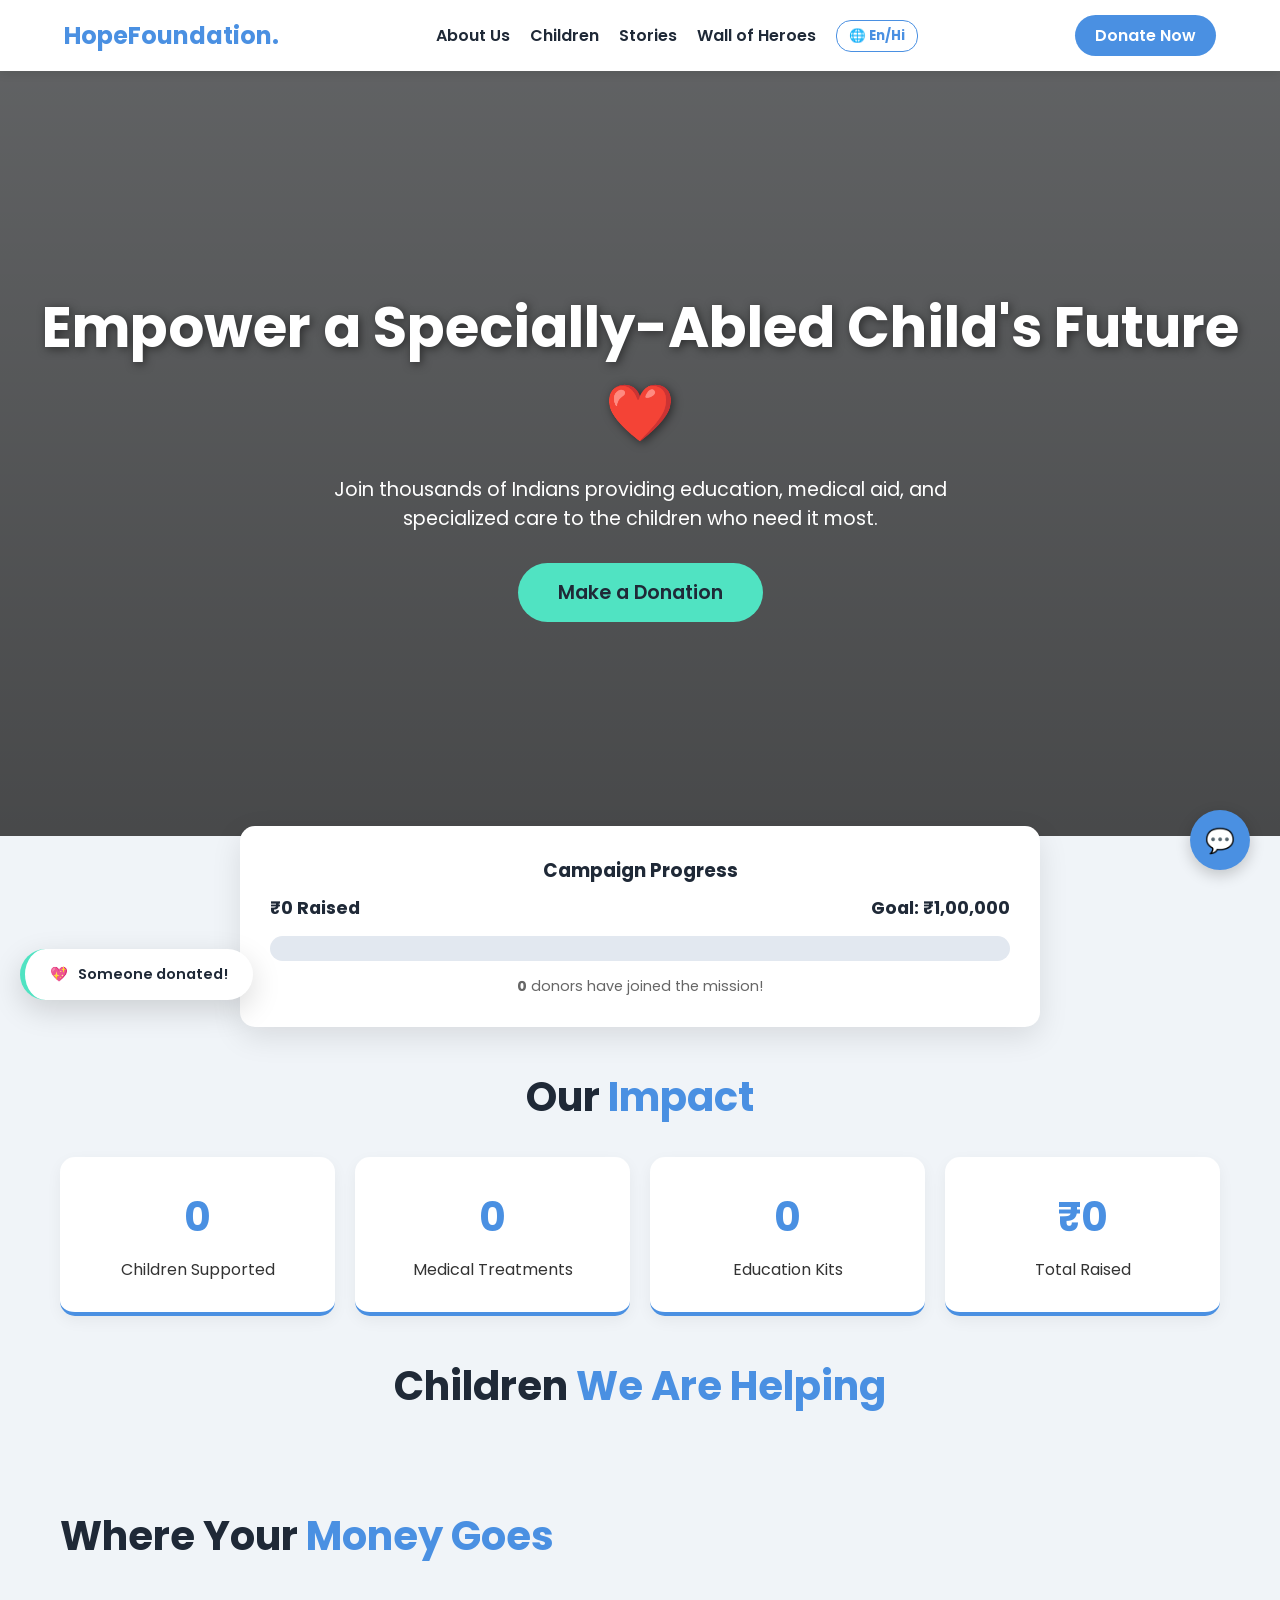
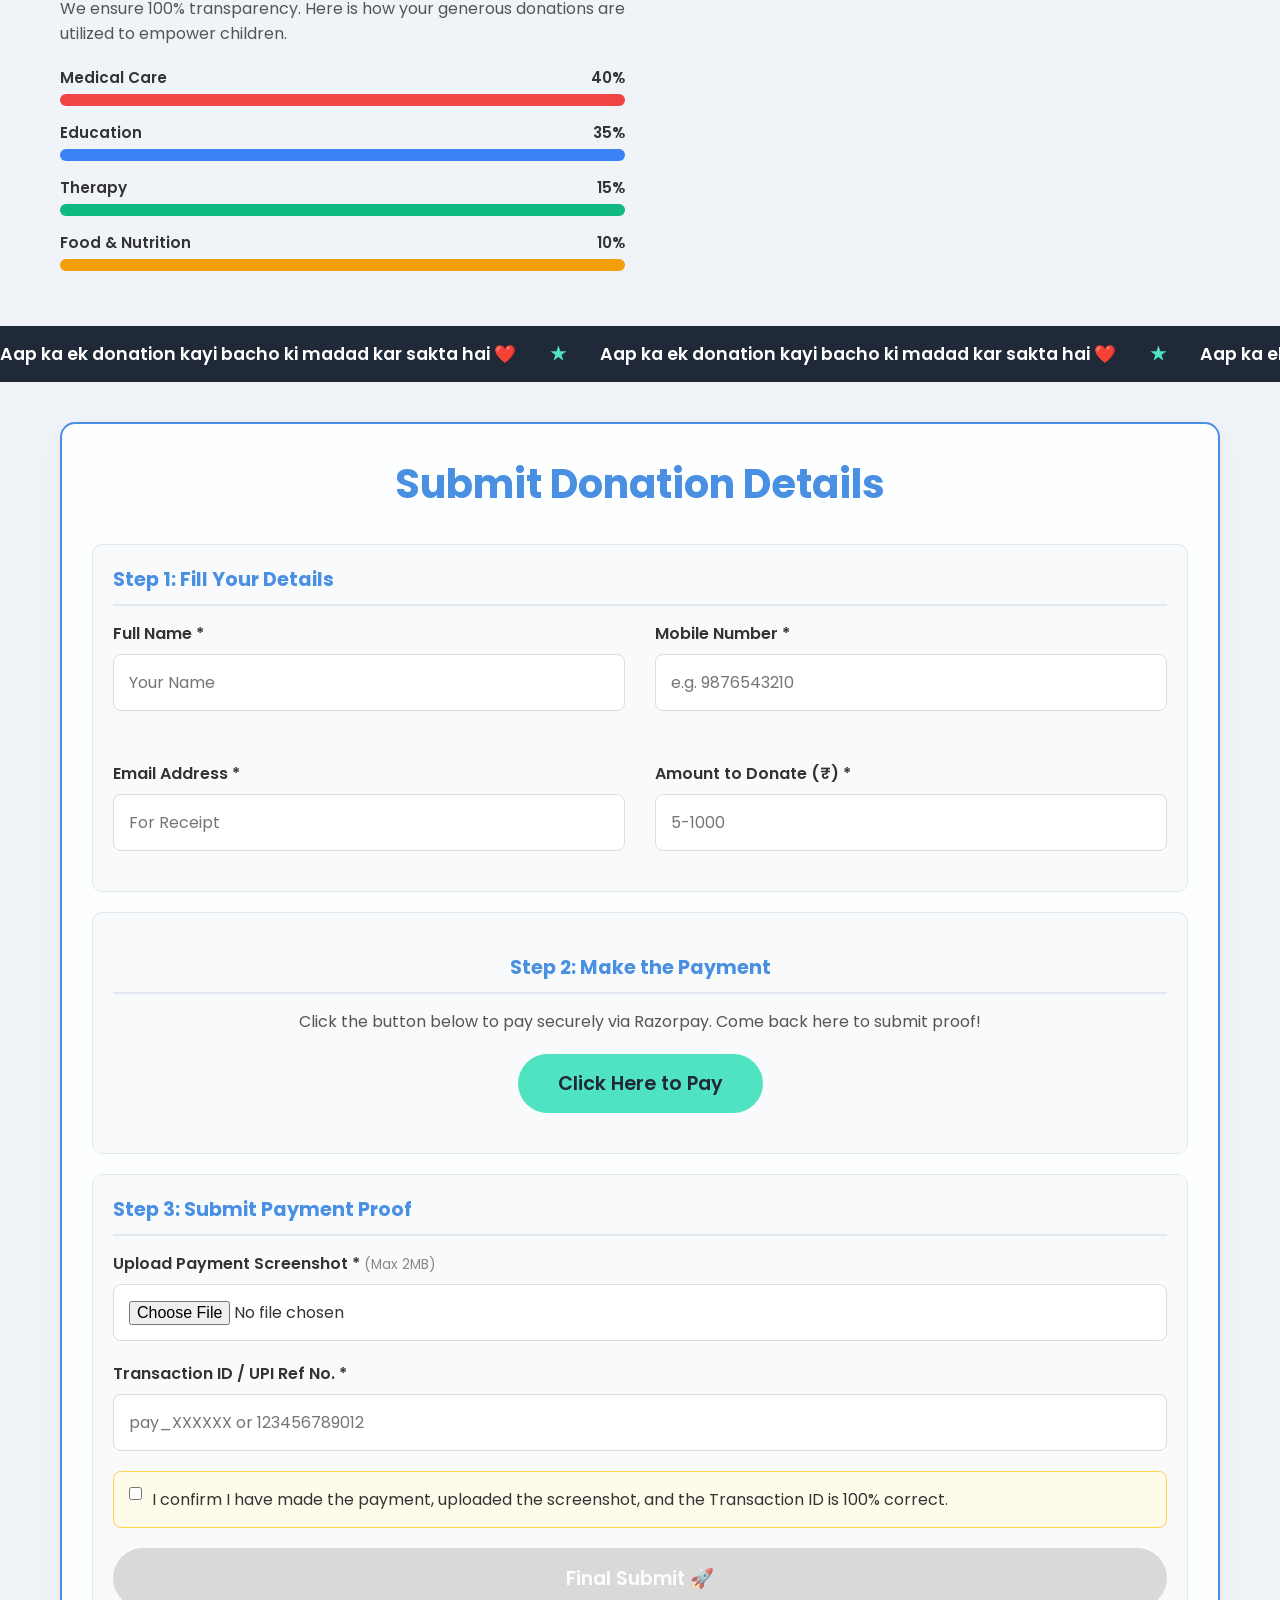
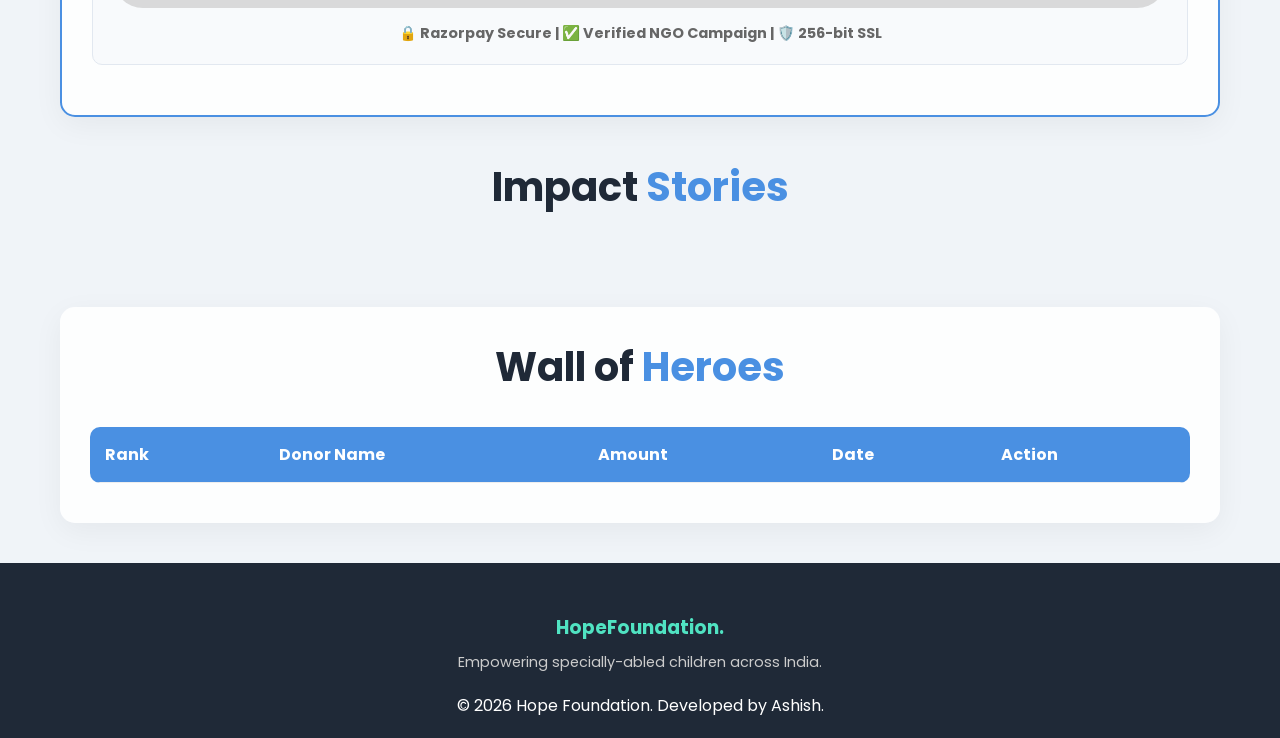
==== commit 7910c3af: "Update index.html" ====
--- a/templates/index.html
+++ b/templates/index.html
@@ -224,9 +224,7 @@
                 <div class="t-bar-wrap"><div class="t-label"><span>Therapy</span><span id="p-ther-t">15%</span></div><div class="t-bg"><div class="t-fill" id="p-ther-f" style="background:#10b981;"></div></div></div>
                 <div class="t-bar-wrap"><div class="t-label"><span>Food & Nutrition</span><span id="p-food-t">10%</span></div><div class="t-bg"><div class="t-fill" id="p-food-f" style="background:#f59e0b;"></div></div></div>
             </div>
-            <div>
-                <iframe id="impactVideo" width="100%" height="315" style="border-radius:15px; box-shadow:0 10px 30px rgba(0,0,0,0.1);" src="" frameborder="0" allowfullscreen></iframe>
-            </div>
+           
         </div>
     </section>
 
